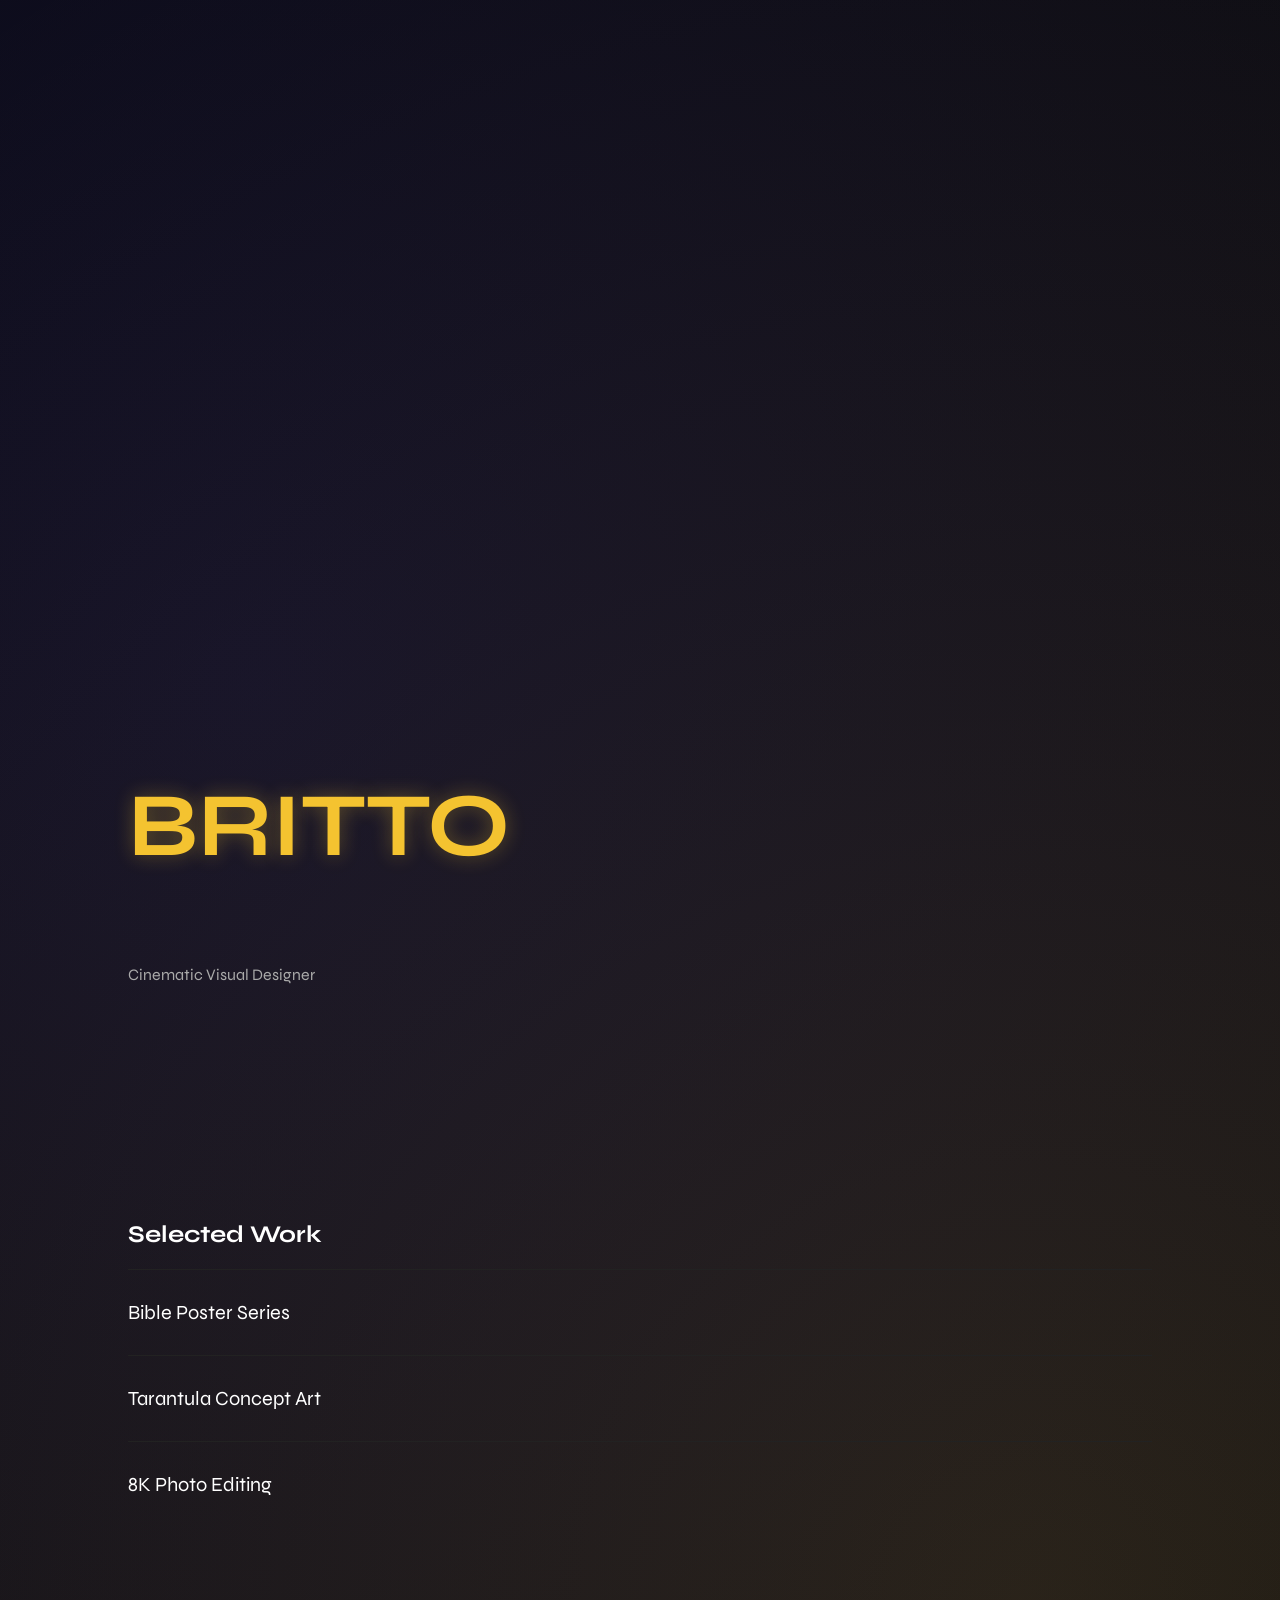
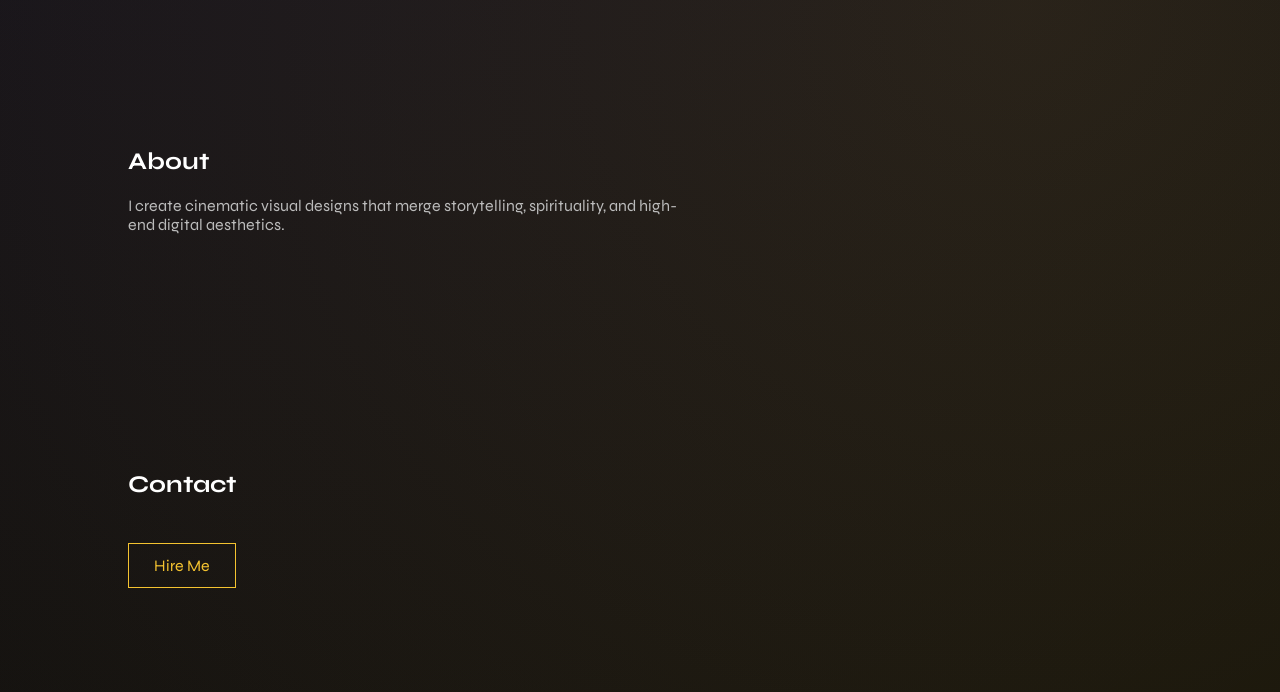
==== index.html @ f34f63f2 "Update index.html" ====
<!DOCTYPE html>
<html lang="en">
<head>
<meta charset="UTF-8">
<meta name="viewport" content="width=device-width, initial-scale=1.0">

<title>Britto MSN | Cinematic Designer</title>

<link href="https://fonts.googleapis.com/css2?family=Syne:wght@400;700&display=swap" rel="stylesheet">

<style>
body {
  margin: 0;
  font-family: 'Syne', sans-serif;
  background: radial-gradient(circle at 20% 30%, #3228ea22, transparent),
              radial-gradient(circle at 80% 70%, #f4c33022, transparent),
              #0a0a0a;
  color: #fff;
  overflow-x: hidden;
}

/* GLOBAL ANIMATION */
.reveal {
  opacity: 0;
  transform: translateY(60px);
  transition: 1.2s ease;
}

.reveal.active {
  opacity: 1;
  transform: translateY(0);
}

section {
  padding: 100px 10%;
}

/* HERO */
.hero {
  height: 100vh;
  display: flex;
  flex-direction: column;
  justify-content: flex-end;
}

.hero h1 {
  font-size: 90px;
  color: #f4c330;
  text-shadow: 0 0 20px #f4c33055;
  animation: fadeUp 1.5s ease forwards, float 6s ease-in-out infinite;
}

.hero p {
  color: #aaa;
  margin-top: 10px;
  animation: fadeUp 2s ease forwards;
}

/* FLOAT ANIMATION */
@keyframes float {
  0% { transform: translateY(0px); }
  50% { transform: translateY(-10px); }
  100% { transform: translateY(0px); }
}

/* FADE */
@keyframes fadeUp {
  from {
    opacity: 0;
    transform: translateY(60px);
  }
  to {
    opacity: 1;
    transform: translateY(0);
  }
}

/* WORK */
.work-item {
  border-top: 1px solid #222;
  padding: 30px 0;
  font-size: 20px;
  cursor: pointer;
  position: relative;
  transition: 0.4s;
}

.work-item:hover {
  padding-left: 30px;
  color: #3228ea;
}

/* GLOW LINE */
.work-item::after {
  content: "";
  position: absolute;
  left: 0;
  bottom: 0;
  height: 2px;
  width: 0;
  background: linear-gradient(90deg, #3228ea, #f4c330);
  transition: 0.5s;
}

.work-item:hover::after {
  width: 100%;
}

/* ABOUT */
.about p {
  max-width: 550px;
  color: #bbb;
}

/* CONTACT */
.contact a {
  display: inline-block;
  margin-top: 25px;
  padding: 12px 25px;
  border: 1px solid #f4c330;
  color: #f4c330;
  text-decoration: none;
  transition: 0.4s;
  position: relative;
  overflow: hidden;
}

/* BUTTON GLOW */
.contact a:hover {
  background: #f4c330;
  color: black;
  box-shadow: 0 0 20px #f4c33088;
  transform: translateY(-4px);
}
</style>
</head>

<body>

<section class="hero">
  <h1>BRITTO</h1>
  <p>Cinematic Visual Designer</p>
</section>

<section class="reveal">
  <h2>Selected Work</h2>

  <div class="work-item">Bible Poster Series</div>
  <div class="work-item">Tarantula Concept Art</div>
  <div class="work-item">8K Photo Editing</div>
</section>

<section class="about reveal">
  <h2>About</h2>
  <p>I create cinematic visual designs that merge storytelling, spirituality, and high-end digital aesthetics.</p>
</section>

<section class="contact reveal">
  <h2>Contact</h2>
  <a href="https://wa.me/91YOURNUMBER">Hire Me</a>
</section>

<script>
// SCROLL REVEAL
window.addEventListener("scroll", () => {
  document.querySelectorAll(".reveal").forEach((el) => {
    const top = el.getBoundingClientRect().top;
    if (top < window.innerHeight - 100) {
      el.classList.add("active");
    }
  });
});
</script>

</body>
</html>
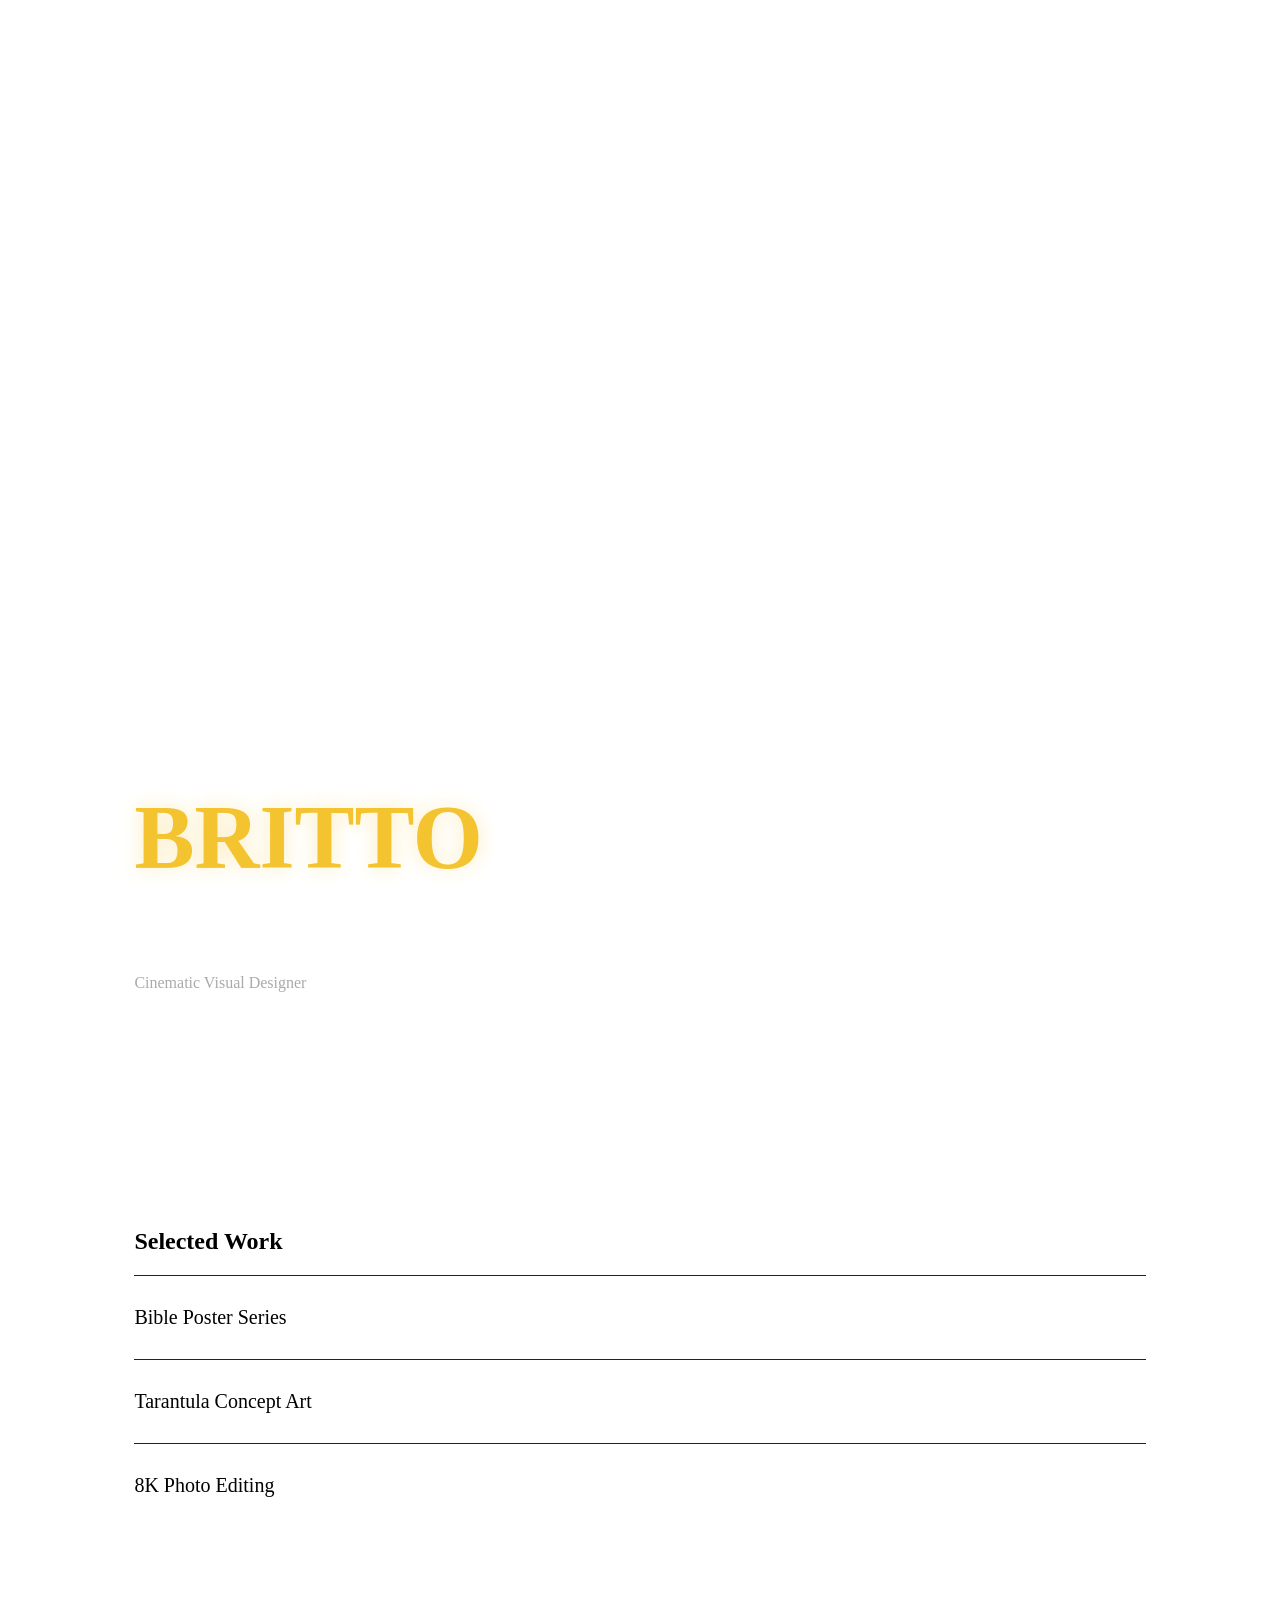
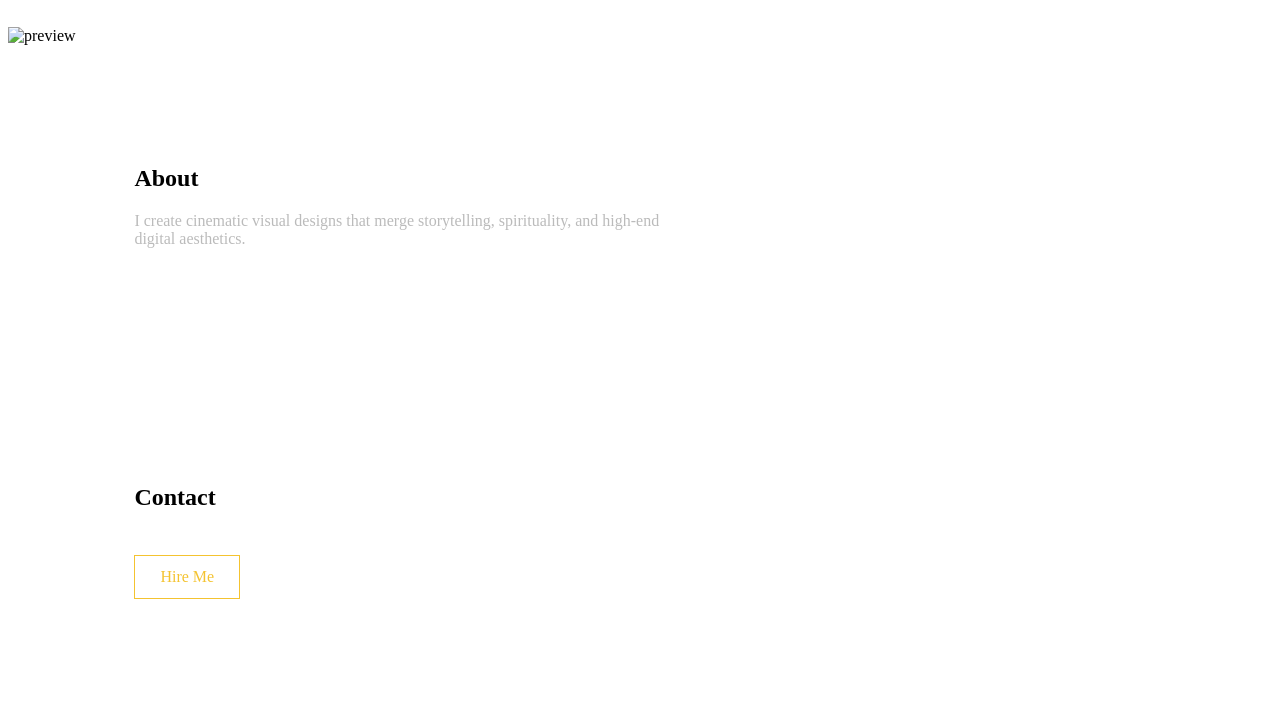
==== commit adca03cf: "Update index.html" ====
--- a/index.html
+++ b/index.html
@@ -9,7 +9,28 @@
 <link href="https://fonts.googleapis.com/css2?family=Syne:wght@400;700&display=swap" rel="stylesheet">
 
 <style>
-body {
+<script>
+const items = document.querySelectorAll(".work-item");
+const preview = document.querySelector(".preview");
+const previewImg = preview.querySelector("img");
+
+items.forEach(item => {
+  item.addEventListener("mouseenter", () => {
+    preview.classList.add("active");
+    previewImg.src = item.getAttribute("data-img");
+  });
+
+  item.addEventListener("mouseleave", () => {
+    preview.classList.remove("active");
+  });
+
+  item.addEventListener("mousemove", (e) => {
+    preview.style.top = e.clientY + 20 + "px";
+    preview.style.left = e.clientX + 20 + "px";
+  });
+});
+</script>
+  body {
   margin: 0;
   font-family: 'Syne', sans-serif;
   background: radial-gradient(circle at 20% 30%, #3228ea22, transparent),
@@ -131,6 +152,28 @@
   color: black;
   box-shadow: 0 0 20px #f4c33088;
   transform: translateY(-4px);
+  /* IMAGE PREVIEW */
+.preview {
+  position: fixed;
+  top: 0;
+  left: 0;
+  width: 300px;
+  pointer-events: none;
+  opacity: 0;
+  transform: scale(0.9);
+  transition: 0.3s ease;
+  z-index: 1000;
+}
+
+.preview img {
+  width: 100%;
+  border-radius: 10px;
+  box-shadow: 0 20px 50px rgba(0,0,0,0.5);
+}
+
+.preview.active {
+  opacity: 1;
+  transform: scale(1);
 }
 </style>
 </head>
@@ -145,10 +188,15 @@
 <section class="reveal">
   <h2>Selected Work</h2>
 
-  <div class="work-item">Bible Poster Series</div>
-  <div class="work-item">Tarantula Concept Art</div>
-  <div class="work-item">8K Photo Editing</div>
-</section>
+  <div class="work-item" data-img="bible.jpg">Bible Poster Series</div>
+  <div class="work-item" data-img="spider.jpg">Tarantula Concept Art</div>
+  <div class="work-item" data-img="edit.jpg">8K Photo Editing</div>
+</section>
+
+<!-- IMAGE PREVIEW -->
+<div class="preview">
+  <img src="" alt="preview">
+</div>
 
 <section class="about reveal">
   <h2>About</h2>
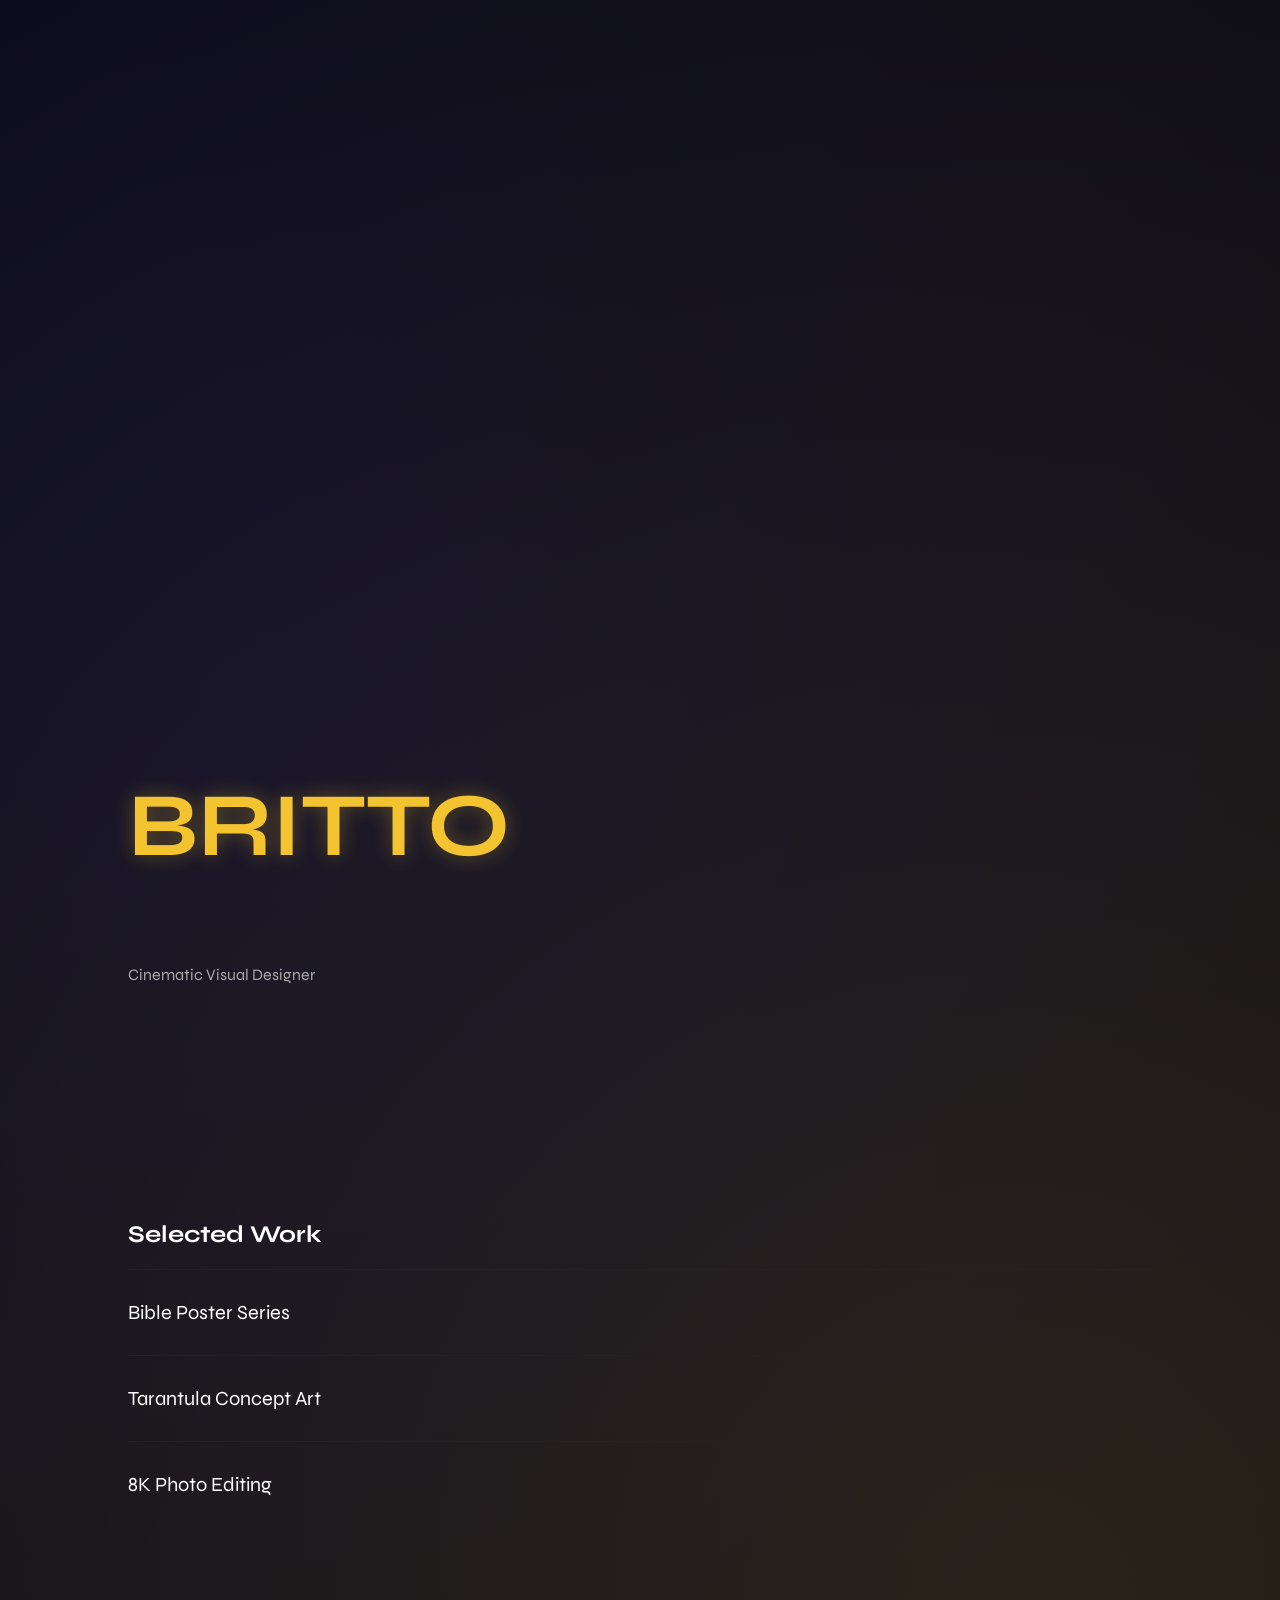
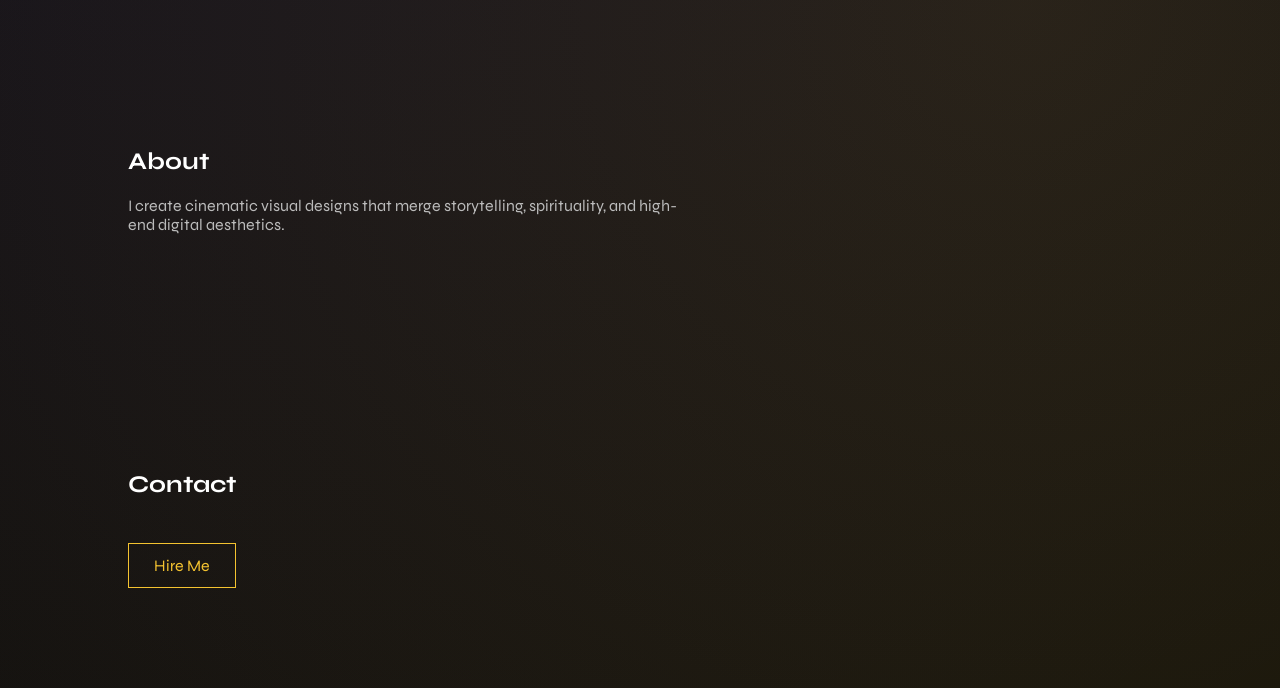
==== commit 8523bdec: "Update index.html" ====
--- a/index.html
+++ b/index.html
@@ -9,28 +9,7 @@
 <link href="https://fonts.googleapis.com/css2?family=Syne:wght@400;700&display=swap" rel="stylesheet">
 
 <style>
-<script>
-const items = document.querySelectorAll(".work-item");
-const preview = document.querySelector(".preview");
-const previewImg = preview.querySelector("img");
-
-items.forEach(item => {
-  item.addEventListener("mouseenter", () => {
-    preview.classList.add("active");
-    previewImg.src = item.getAttribute("data-img");
-  });
-
-  item.addEventListener("mouseleave", () => {
-    preview.classList.remove("active");
-  });
-
-  item.addEventListener("mousemove", (e) => {
-    preview.style.top = e.clientY + 20 + "px";
-    preview.style.left = e.clientX + 20 + "px";
-  });
-});
-</script>
-  body {
+body {
   margin: 0;
   font-family: 'Syne', sans-serif;
   background: radial-gradient(circle at 20% 30%, #3228ea22, transparent),
@@ -46,7 +25,6 @@
   transform: translateY(60px);
   transition: 1.2s ease;
 }
-
 .reveal.active {
   opacity: 1;
   transform: translateY(0);
@@ -77,23 +55,15 @@
   animation: fadeUp 2s ease forwards;
 }
 
-/* FLOAT ANIMATION */
 @keyframes float {
   0% { transform: translateY(0px); }
   50% { transform: translateY(-10px); }
   100% { transform: translateY(0px); }
 }
 
-/* FADE */
 @keyframes fadeUp {
-  from {
-    opacity: 0;
-    transform: translateY(60px);
-  }
-  to {
-    opacity: 1;
-    transform: translateY(0);
-  }
+  from { opacity: 0; transform: translateY(60px); }
+  to { opacity: 1; transform: translateY(0); }
 }
 
 /* WORK */
@@ -111,7 +81,6 @@
   color: #3228ea;
 }
 
-/* GLOW LINE */
 .work-item::after {
   content: "";
   position: absolute;
@@ -127,32 +96,7 @@
   width: 100%;
 }
 
-/* ABOUT */
-.about p {
-  max-width: 550px;
-  color: #bbb;
-}
-
-/* CONTACT */
-.contact a {
-  display: inline-block;
-  margin-top: 25px;
-  padding: 12px 25px;
-  border: 1px solid #f4c330;
-  color: #f4c330;
-  text-decoration: none;
-  transition: 0.4s;
-  position: relative;
-  overflow: hidden;
-}
-
-/* BUTTON GLOW */
-.contact a:hover {
-  background: #f4c330;
-  color: black;
-  box-shadow: 0 0 20px #f4c33088;
-  transform: translateY(-4px);
-  /* IMAGE PREVIEW */
+/* IMAGE PREVIEW */
 .preview {
   position: fixed;
   top: 0;
@@ -175,6 +119,30 @@
   opacity: 1;
   transform: scale(1);
 }
+
+/* ABOUT */
+.about p {
+  max-width: 550px;
+  color: #bbb;
+}
+
+/* CONTACT */
+.contact a {
+  display: inline-block;
+  margin-top: 25px;
+  padding: 12px 25px;
+  border: 1px solid #f4c330;
+  color: #f4c330;
+  text-decoration: none;
+  transition: 0.4s;
+}
+
+.contact a:hover {
+  background: #f4c330;
+  color: black;
+  box-shadow: 0 0 20px #f4c33088;
+  transform: translateY(-4px);
+}
 </style>
 </head>
 
@@ -195,7 +163,7 @@
 
 <!-- IMAGE PREVIEW -->
 <div class="preview">
-  <img src="" alt="preview">
+  <img src="" alt="">
 </div>
 
 <section class="about reveal">
@@ -218,6 +186,27 @@
     }
   });
 });
+
+// IMAGE PREVIEW SCRIPT
+const items = document.querySelectorAll(".work-item");
+const preview = document.querySelector(".preview");
+const previewImg = preview.querySelector("img");
+
+items.forEach(item => {
+  item.addEventListener("mouseenter", () => {
+    preview.classList.add("active");
+    previewImg.src = item.getAttribute("data-img");
+  });
+
+  item.addEventListener("mouseleave", () => {
+    preview.classList.remove("active");
+  });
+
+  item.addEventListener("mousemove", (e) => {
+    preview.style.top = e.clientY + 20 + "px";
+    preview.style.left = e.clientX + 20 + "px";
+  });
+});
 </script>
 
 </body>
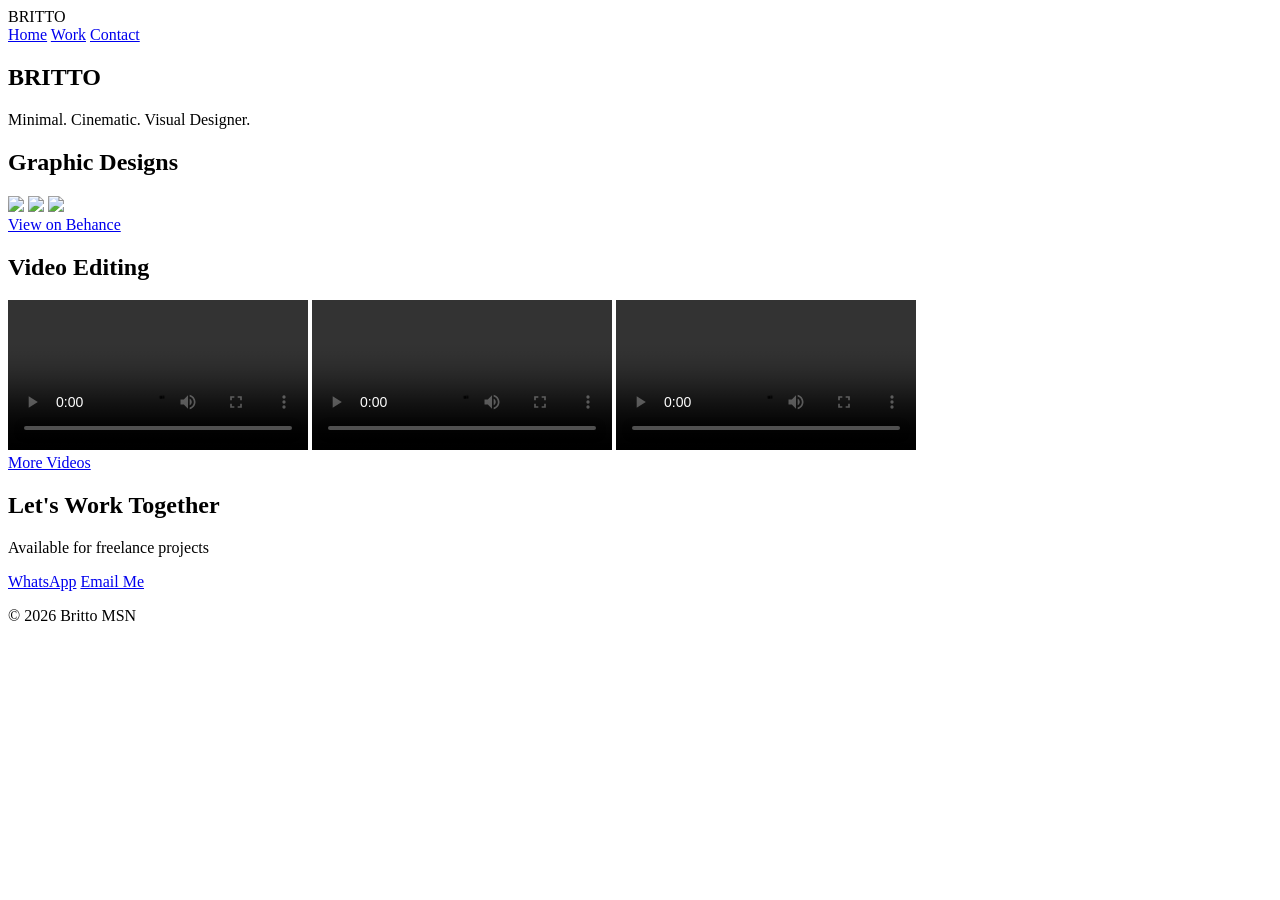
==== commit 64d3e60f: "Update index.html" ====
--- a/index.html
+++ b/index.html
@@ -1,213 +1,66 @@
 <!DOCTYPE html>
-<html lang="en">
+<html>
 <head>
-<meta charset="UTF-8">
-<meta name="viewport" content="width=device-width, initial-scale=1.0">
-
-<title>Britto MSN | Cinematic Designer</title>
-
+<title>Britto MSN</title>
+<link rel="stylesheet" href="style.css">
 <link href="https://fonts.googleapis.com/css2?family=Syne:wght@400;700&display=swap" rel="stylesheet">
-
-<style>
-body {
-  margin: 0;
-  font-family: 'Syne', sans-serif;
-  background: radial-gradient(circle at 20% 30%, #3228ea22, transparent),
-              radial-gradient(circle at 80% 70%, #f4c33022, transparent),
-              #0a0a0a;
-  color: #fff;
-  overflow-x: hidden;
-}
-
-/* GLOBAL ANIMATION */
-.reveal {
-  opacity: 0;
-  transform: translateY(60px);
-  transition: 1.2s ease;
-}
-.reveal.active {
-  opacity: 1;
-  transform: translateY(0);
-}
-
-section {
-  padding: 100px 10%;
-}
-
-/* HERO */
-.hero {
-  height: 100vh;
-  display: flex;
-  flex-direction: column;
-  justify-content: flex-end;
-}
-
-.hero h1 {
-  font-size: 90px;
-  color: #f4c330;
-  text-shadow: 0 0 20px #f4c33055;
-  animation: fadeUp 1.5s ease forwards, float 6s ease-in-out infinite;
-}
-
-.hero p {
-  color: #aaa;
-  margin-top: 10px;
-  animation: fadeUp 2s ease forwards;
-}
-
-@keyframes float {
-  0% { transform: translateY(0px); }
-  50% { transform: translateY(-10px); }
-  100% { transform: translateY(0px); }
-}
-
-@keyframes fadeUp {
-  from { opacity: 0; transform: translateY(60px); }
-  to { opacity: 1; transform: translateY(0); }
-}
-
-/* WORK */
-.work-item {
-  border-top: 1px solid #222;
-  padding: 30px 0;
-  font-size: 20px;
-  cursor: pointer;
-  position: relative;
-  transition: 0.4s;
-}
-
-.work-item:hover {
-  padding-left: 30px;
-  color: #3228ea;
-}
-
-.work-item::after {
-  content: "";
-  position: absolute;
-  left: 0;
-  bottom: 0;
-  height: 2px;
-  width: 0;
-  background: linear-gradient(90deg, #3228ea, #f4c330);
-  transition: 0.5s;
-}
-
-.work-item:hover::after {
-  width: 100%;
-}
-
-/* IMAGE PREVIEW */
-.preview {
-  position: fixed;
-  top: 0;
-  left: 0;
-  width: 300px;
-  pointer-events: none;
-  opacity: 0;
-  transform: scale(0.9);
-  transition: 0.3s ease;
-  z-index: 1000;
-}
-
-.preview img {
-  width: 100%;
-  border-radius: 10px;
-  box-shadow: 0 20px 50px rgba(0,0,0,0.5);
-}
-
-.preview.active {
-  opacity: 1;
-  transform: scale(1);
-}
-
-/* ABOUT */
-.about p {
-  max-width: 550px;
-  color: #bbb;
-}
-
-/* CONTACT */
-.contact a {
-  display: inline-block;
-  margin-top: 25px;
-  padding: 12px 25px;
-  border: 1px solid #f4c330;
-  color: #f4c330;
-  text-decoration: none;
-  transition: 0.4s;
-}
-
-.contact a:hover {
-  background: #f4c330;
-  color: black;
-  box-shadow: 0 0 20px #f4c33088;
-  transform: translateY(-4px);
-}
-</style>
 </head>
 
 <body>
 
+<header>
+  <div class="logo">BRITTO</div>
+  <nav>
+    <a href="index.html">Home</a>
+    <a href="work.html">Work</a>
+    <a href="contact.html">Contact</a>
+  </nav>
+</header>
+
+<!-- HERO -->
 <section class="hero">
   <h1>BRITTO</h1>
-  <p>Cinematic Visual Designer</p>
+  <p>Minimal. Cinematic. Visual Designer.</p>
 </section>
 
-<section class="reveal">
-  <h2>Selected Work</h2>
+<!-- GRAPHIC DESIGN -->
+<section class="section">
+  <h2>Graphic Designs</h2>
 
-  <div class="work-item" data-img="bible.jpg">Bible Poster Series</div>
-  <div class="work-item" data-img="spider.jpg">Tarantula Concept Art</div>
-  <div class="work-item" data-img="edit.jpg">8K Photo Editing</div>
+  <div class="grid">
+    <img src="design1.jpg">
+    <img src="design2.jpg">
+    <img src="design3.jpg">
+  </div>
+
+  <a href="https://behance.net/YOURPROFILE" class="btn">View on Behance</a>
 </section>
 
-<!-- IMAGE PREVIEW -->
-<div class="preview">
-  <img src="" alt="">
-</div>
+<!-- VIDEO EDITING -->
+<section class="section">
+  <h2>Video Editing</h2>
 
-<section class="about reveal">
-  <h2>About</h2>
-  <p>I create cinematic visual designs that merge storytelling, spirituality, and high-end digital aesthetics.</p>
+  <div class="grid">
+    <video src="video1.mp4" controls></video>
+    <video src="video2.mp4" controls></video>
+    <video src="video3.mp4" controls></video>
+  </div>
+
+  <a href="https://behance.net/YOURPROFILE" class="btn">More Videos</a>
 </section>
 
-<section class="contact reveal">
-  <h2>Contact</h2>
-  <a href="https://wa.me/91YOURNUMBER">Hire Me</a>
+<!-- CTA -->
+<section class="cta">
+  <h2>Let's Work Together</h2>
+  <p>Available for freelance projects</p>
+
+  <a href="https://wa.me/91YOURNUMBER" class="btn">WhatsApp</a>
+  <a href="mailto:your@email.com" class="btn">Email Me</a>
 </section>
 
-<script>
-// SCROLL REVEAL
-window.addEventListener("scroll", () => {
-  document.querySelectorAll(".reveal").forEach((el) => {
-    const top = el.getBoundingClientRect().top;
-    if (top < window.innerHeight - 100) {
-      el.classList.add("active");
-    }
-  });
-});
-
-// IMAGE PREVIEW SCRIPT
-const items = document.querySelectorAll(".work-item");
-const preview = document.querySelector(".preview");
-const previewImg = preview.querySelector("img");
-
-items.forEach(item => {
-  item.addEventListener("mouseenter", () => {
-    preview.classList.add("active");
-    previewImg.src = item.getAttribute("data-img");
-  });
-
-  item.addEventListener("mouseleave", () => {
-    preview.classList.remove("active");
-  });
-
-  item.addEventListener("mousemove", (e) => {
-    preview.style.top = e.clientY + 20 + "px";
-    preview.style.left = e.clientX + 20 + "px";
-  });
-});
-</script>
+<footer>
+  <p>© 2026 Britto MSN</p>
+</footer>
 
 </body>
 </html>
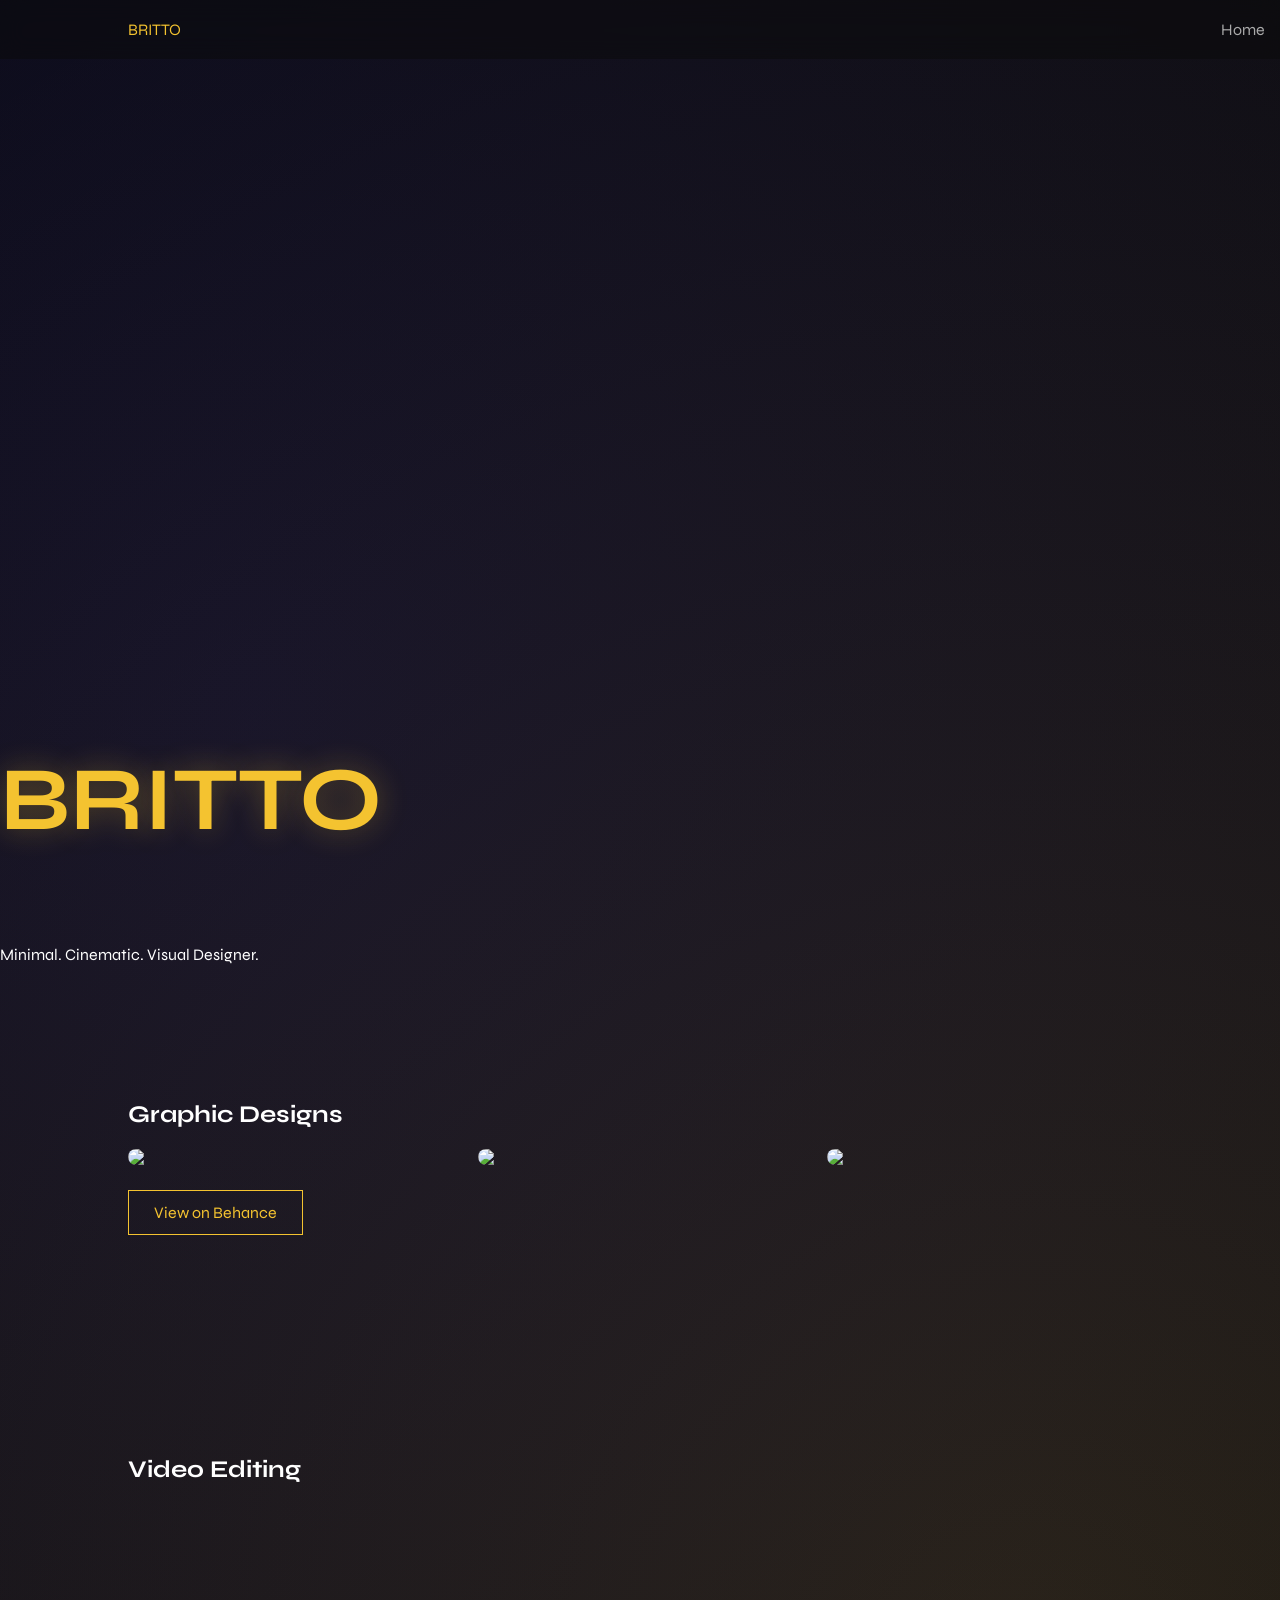
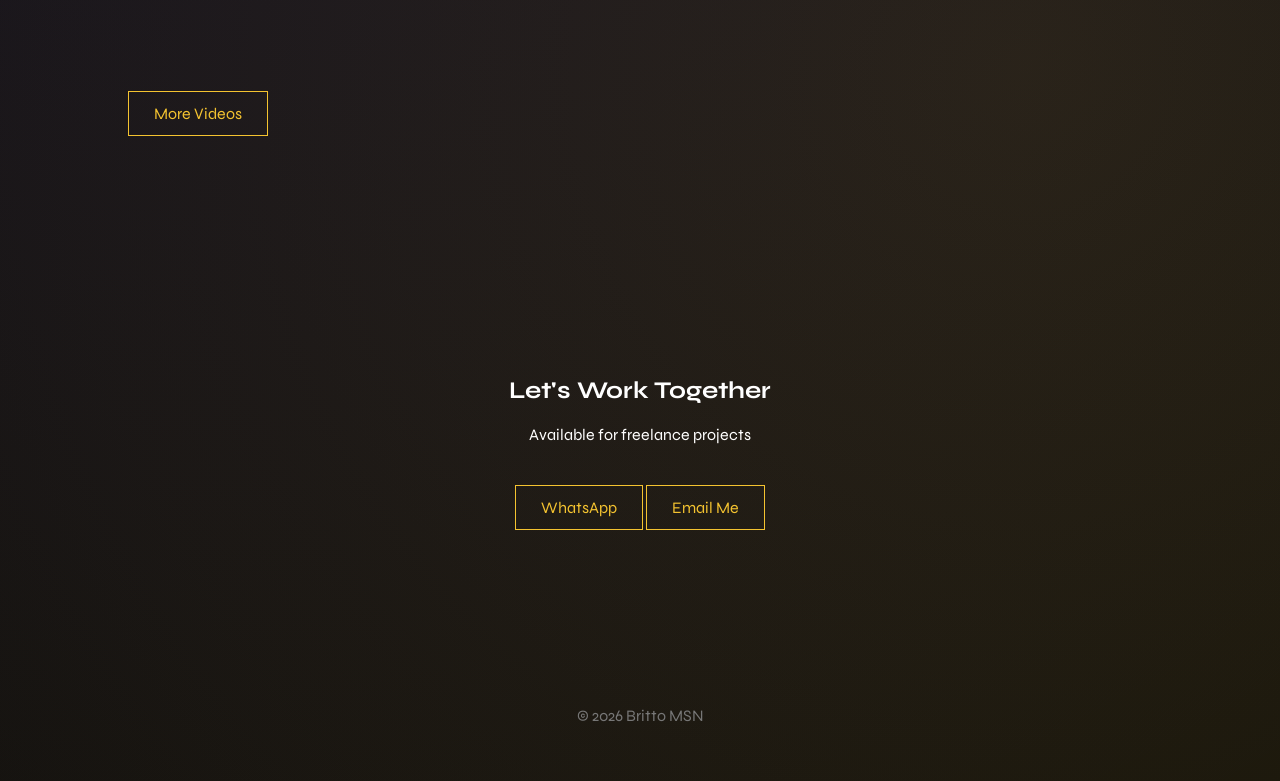
==== commit d24175bf: "Update index.html" ====
--- a/index.html
+++ b/index.html
@@ -40,11 +40,11 @@
 <section class="section">
   <h2>Video Editing</h2>
 
-  <div class="grid">
-    <video src="video1.mp4" controls></video>
-    <video src="video2.mp4" controls></video>
-    <video src="video3.mp4" controls></video>
-  </div>
+ <div class="grid">
+  <video src="video1.mp4" muted loop></video>
+  <video src="video2.mp4" muted loop></video>
+  <video src="video3.mp4" muted loop></video>
+</div>
 
   <a href="https://behance.net/YOURPROFILE" class="btn">More Videos</a>
 </section>
--- a/style.css
+++ b/style.css
@@ -0,0 +1,107 @@
+body {
+  margin: 0;
+  font-family: 'Syne', sans-serif;
+  background: radial-gradient(circle at 20% 30%, #3228ea22, transparent),
+              radial-gradient(circle at 80% 70%, #f4c33022, transparent),
+              #0a0a0a;
+  color: #fff;
+  overflow-x: hidden;
+}
+
+/* HEADER */
+header {
+  position: fixed;
+  top: 0;
+  width: 100%;
+  padding: 20px 10%;
+  display: flex;
+  justify-content: space-between;
+  background: rgba(10,10,10,0.5);
+  backdrop-filter: blur(12px);
+  z-index: 1000;
+}
+
+.logo { color: #f4c330; }
+nav a { margin-left: 20px; color: #aaa; text-decoration: none; }
+nav a:hover { color: #f4c330; }
+
+body { padding-top: 80px; }
+
+/* HERO */
+.hero {
+  height: 100vh;
+  display: flex;
+  flex-direction: column;
+  justify-content: flex-end;
+}
+
+.hero h1 {
+  font-size: 90px;
+  color: #f4c330;
+  text-shadow: 0 0 30px #f4c33055;
+}
+
+/* SECTIONS */
+.section {
+  padding: 100px 10%;
+}
+
+/* REVEAL */
+.reveal {
+  opacity: 0;
+  transform: translateY(80px);
+  transition: 1.2s ease;
+}
+
+.reveal.active {
+  opacity: 1;
+  transform: translateY(0);
+}
+
+/* GRID */
+.grid {
+  display: grid;
+  grid-template-columns: repeat(auto-fit, minmax(250px, 1fr));
+  gap: 25px;
+}
+
+/* CARDS */
+.grid img, .grid video {
+  width: 100%;
+  border-radius: 12px;
+  transition: 0.5s;
+}
+
+.grid img:hover, .grid video:hover {
+  transform: scale(1.05);
+}
+
+/* BUTTON */
+.btn {
+  display: inline-block;
+  margin-top: 25px;
+  padding: 12px 25px;
+  border: 1px solid #f4c330;
+  color: #f4c330;
+  text-decoration: none;
+  transition: 0.4s;
+}
+
+.btn:hover {
+  background: #f4c330;
+  color: black;
+  box-shadow: 0 0 20px #f4c33088;
+}
+
+/* CTA */
+.cta {
+  text-align: center;
+  padding: 120px 10%;
+}
+
+/* FOOTER */
+footer {
+  text-align: center;
+  padding: 40px;
+  color: #777;
+}
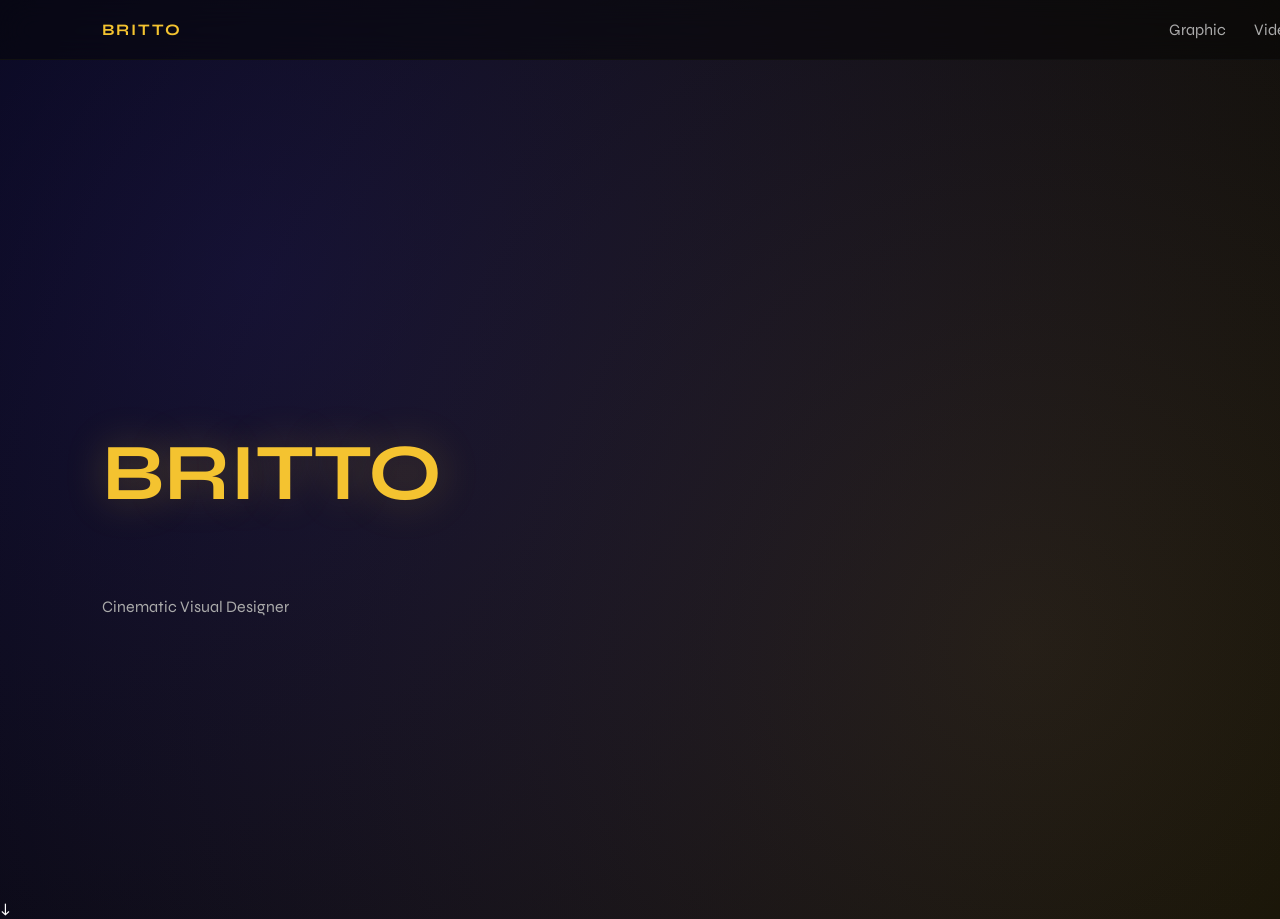
==== commit e31d9b97: "Update index.html" ====
--- a/index.html
+++ b/index.html
@@ -11,56 +11,18 @@
 <header>
   <div class="logo">BRITTO</div>
   <nav>
-    <a href="index.html">Home</a>
-    <a href="work.html">Work</a>
+    <a href="graphic.html">Graphic</a>
+    <a href="video.html">Video</a>
     <a href="contact.html">Contact</a>
   </nav>
 </header>
 
-<!-- HERO -->
 <section class="hero">
   <h1>BRITTO</h1>
-  <p>Minimal. Cinematic. Visual Designer.</p>
+  <p>Cinematic Visual Designer</p>
 </section>
 
-<!-- GRAPHIC DESIGN -->
-<section class="section">
-  <h2>Graphic Designs</h2>
-
-  <div class="grid">
-    <img src="design1.jpg">
-    <img src="design2.jpg">
-    <img src="design3.jpg">
-  </div>
-
-  <a href="https://behance.net/YOURPROFILE" class="btn">View on Behance</a>
-</section>
-
-<!-- VIDEO EDITING -->
-<section class="section">
-  <h2>Video Editing</h2>
-
- <div class="grid">
-  <video src="video1.mp4" muted loop></video>
-  <video src="video2.mp4" muted loop></video>
-  <video src="video3.mp4" muted loop></video>
-</div>
-
-  <a href="https://behance.net/YOURPROFILE" class="btn">More Videos</a>
-</section>
-
-<!-- CTA -->
-<section class="cta">
-  <h2>Let's Work Together</h2>
-  <p>Available for freelance projects</p>
-
-  <a href="https://wa.me/91YOURNUMBER" class="btn">WhatsApp</a>
-  <a href="mailto:your@email.com" class="btn">Email Me</a>
-</section>
-
-<footer>
-  <p>© 2026 Britto MSN</p>
-</footer>
+<section class="scroll-indicator">↓</section>
 
 </body>
 </html>
--- a/style.css
+++ b/style.css
@@ -1,9 +1,9 @@
 body {
   margin: 0;
   font-family: 'Syne', sans-serif;
-  background: radial-gradient(circle at 20% 30%, #3228ea22, transparent),
+  background: radial-gradient(circle at 20% 30%, #3228ea33, transparent),
               radial-gradient(circle at 80% 70%, #f4c33022, transparent),
-              #0a0a0a;
+              #050505;
   color: #fff;
   overflow-x: hidden;
 }
@@ -13,95 +13,149 @@
   position: fixed;
   top: 0;
   width: 100%;
-  padding: 20px 10%;
+  padding: 20px 8%;
   display: flex;
   justify-content: space-between;
-  background: rgba(10,10,10,0.5);
-  backdrop-filter: blur(12px);
+  align-items: center;
+  background: rgba(5,5,5,0.5);
+  backdrop-filter: blur(15px);
+  border-bottom: 1px solid #111;
   z-index: 1000;
 }
 
-.logo { color: #f4c330; }
-nav a { margin-left: 20px; color: #aaa; text-decoration: none; }
-nav a:hover { color: #f4c330; }
+.logo {
+  font-weight: 700;
+  color: #f4c330;
+  letter-spacing: 2px;
+}
 
-body { padding-top: 80px; }
+nav a {
+  margin-left: 25px;
+  color: #aaa;
+  text-decoration: none;
+  position: relative;
+}
+
+nav a::after {
+  content: "";
+  position: absolute;
+  width: 0%;
+  height: 2px;
+  bottom: -5px;
+  left: 0;
+  background: linear-gradient(90deg, #3228ea, #f4c330);
+  transition: 0.4s;
+}
+
+nav a:hover::after {
+  width: 100%;
+}
+
+body {
+  padding-top: 90px;
+}
 
 /* HERO */
 .hero {
-  height: 100vh;
+  height: 90vh;
   display: flex;
   flex-direction: column;
-  justify-content: flex-end;
+  justify-content: center;
+  padding: 0 8%;
 }
 
 .hero h1 {
-  font-size: 90px;
+  font-size: 80px;
   color: #f4c330;
-  text-shadow: 0 0 30px #f4c33055;
+  text-shadow: 0 0 40px #f4c33044;
 }
 
-/* SECTIONS */
-.section {
-  padding: 100px 10%;
+.hero p {
+  margin-top: 10px;
+  color: #aaa;
 }
 
-/* REVEAL */
-.reveal {
-  opacity: 0;
-  transform: translateY(80px);
-  transition: 1.2s ease;
+/* SECTION */
+.section {
+  padding: 100px 8%;
 }
 
-.reveal.active {
-  opacity: 1;
-  transform: translateY(0);
+.section h2 {
+  margin-bottom: 30px;
+  font-size: 30px;
 }
 
 /* GRID */
 .grid {
   display: grid;
-  grid-template-columns: repeat(auto-fit, minmax(250px, 1fr));
-  gap: 25px;
+  grid-template-columns: repeat(auto-fit, minmax(280px, 1fr));
+  gap: 30px;
 }
 
 /* CARDS */
 .grid img, .grid video {
   width: 100%;
-  border-radius: 12px;
+  border-radius: 15px;
   transition: 0.5s;
+  background: #111;
+  box-shadow: 0 20px 50px rgba(0,0,0,0.6);
 }
 
 .grid img:hover, .grid video:hover {
-  transform: scale(1.05);
+  transform: scale(1.06);
+  box-shadow: 0 0 40px #3228ea55;
 }
 
 /* BUTTON */
 .btn {
   display: inline-block;
-  margin-top: 25px;
-  padding: 12px 25px;
+  margin-top: 30px;
+  padding: 12px 30px;
   border: 1px solid #f4c330;
   color: #f4c330;
   text-decoration: none;
+  position: relative;
+  overflow: hidden;
   transition: 0.4s;
 }
 
+.btn::before {
+  content: "";
+  position: absolute;
+  width: 0%;
+  height: 100%;
+  background: #f4c330;
+  left: 0;
+  top: 0;
+  transition: 0.4s;
+  z-index: -1;
+}
+
+.btn:hover::before {
+  width: 100%;
+}
+
 .btn:hover {
-  background: #f4c330;
   color: black;
-  box-shadow: 0 0 20px #f4c33088;
 }
 
 /* CTA */
 .cta {
   text-align: center;
-  padding: 120px 10%;
+  padding: 120px 8%;
+}
+
+.cta h2 {
+  font-size: 35px;
+}
+
+.cta p {
+  color: #aaa;
 }
 
 /* FOOTER */
 footer {
   text-align: center;
   padding: 40px;
-  color: #777;
+  color: #666;
 }
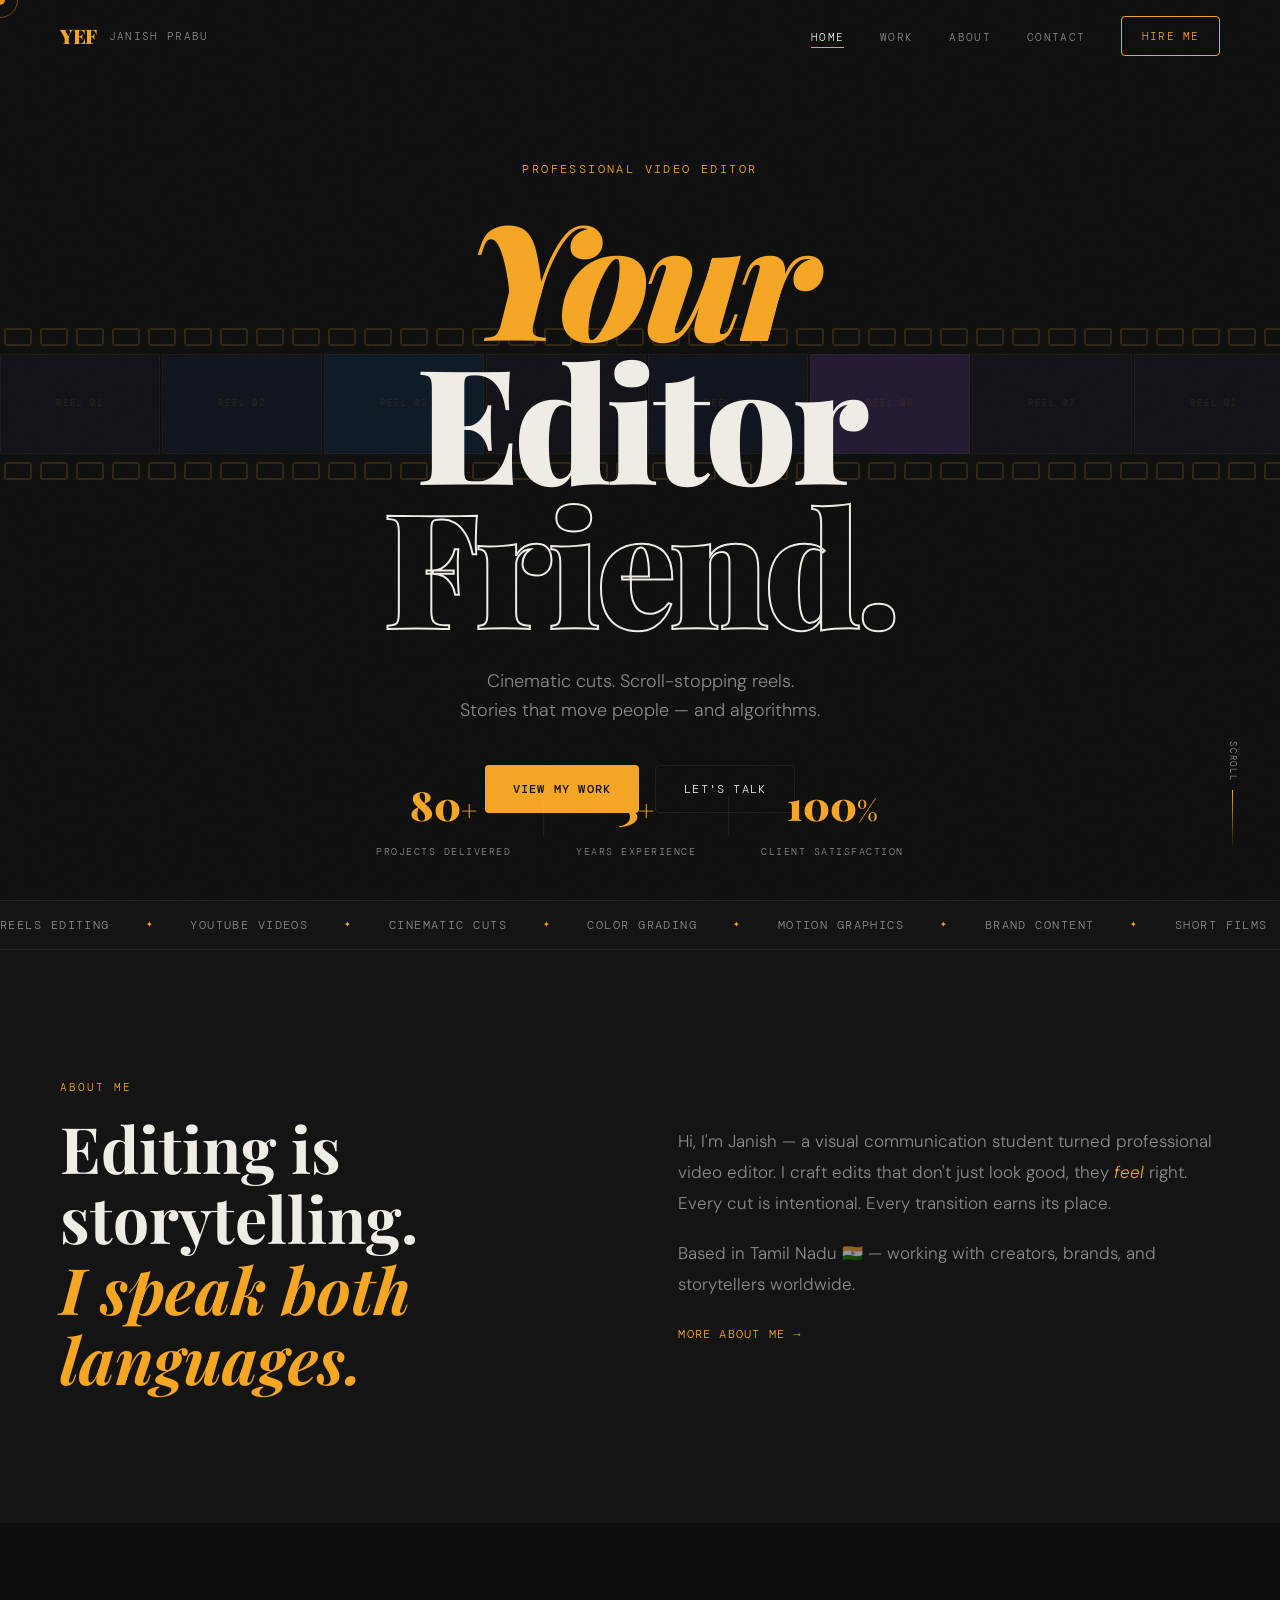
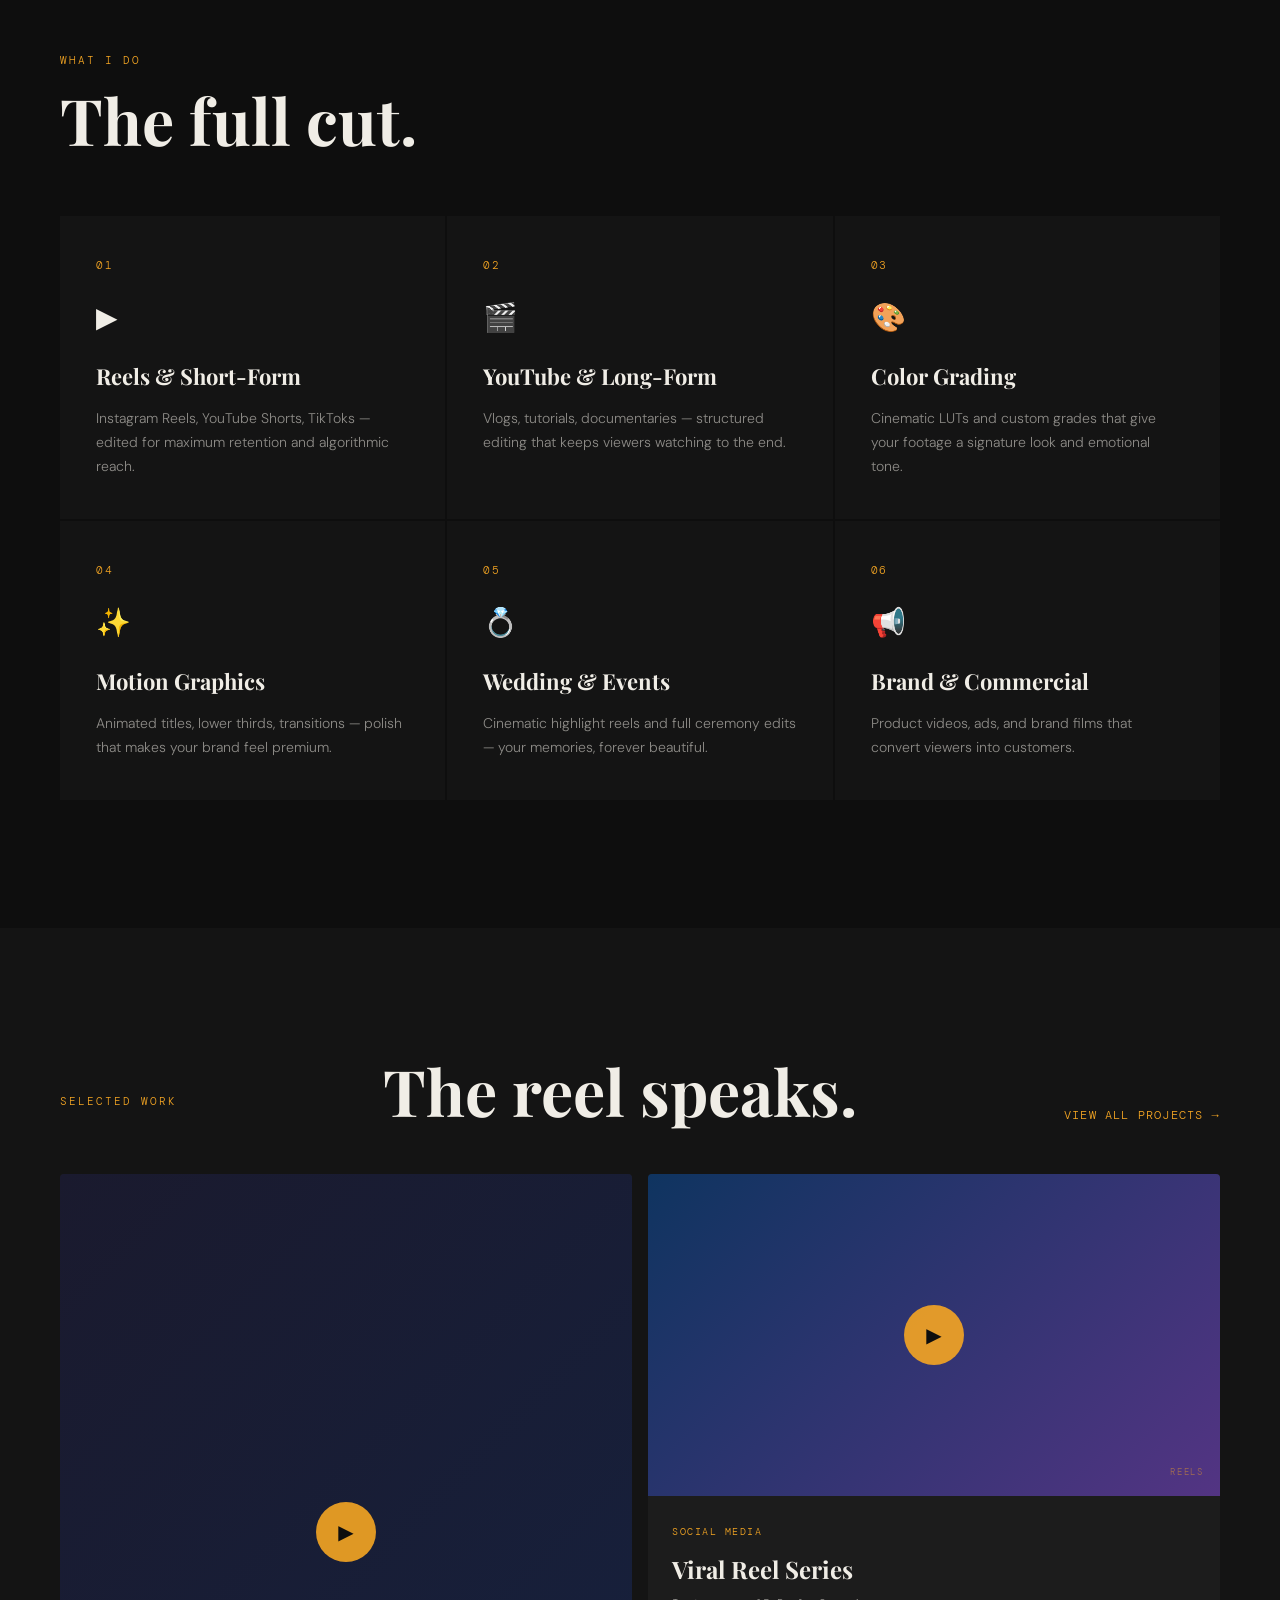
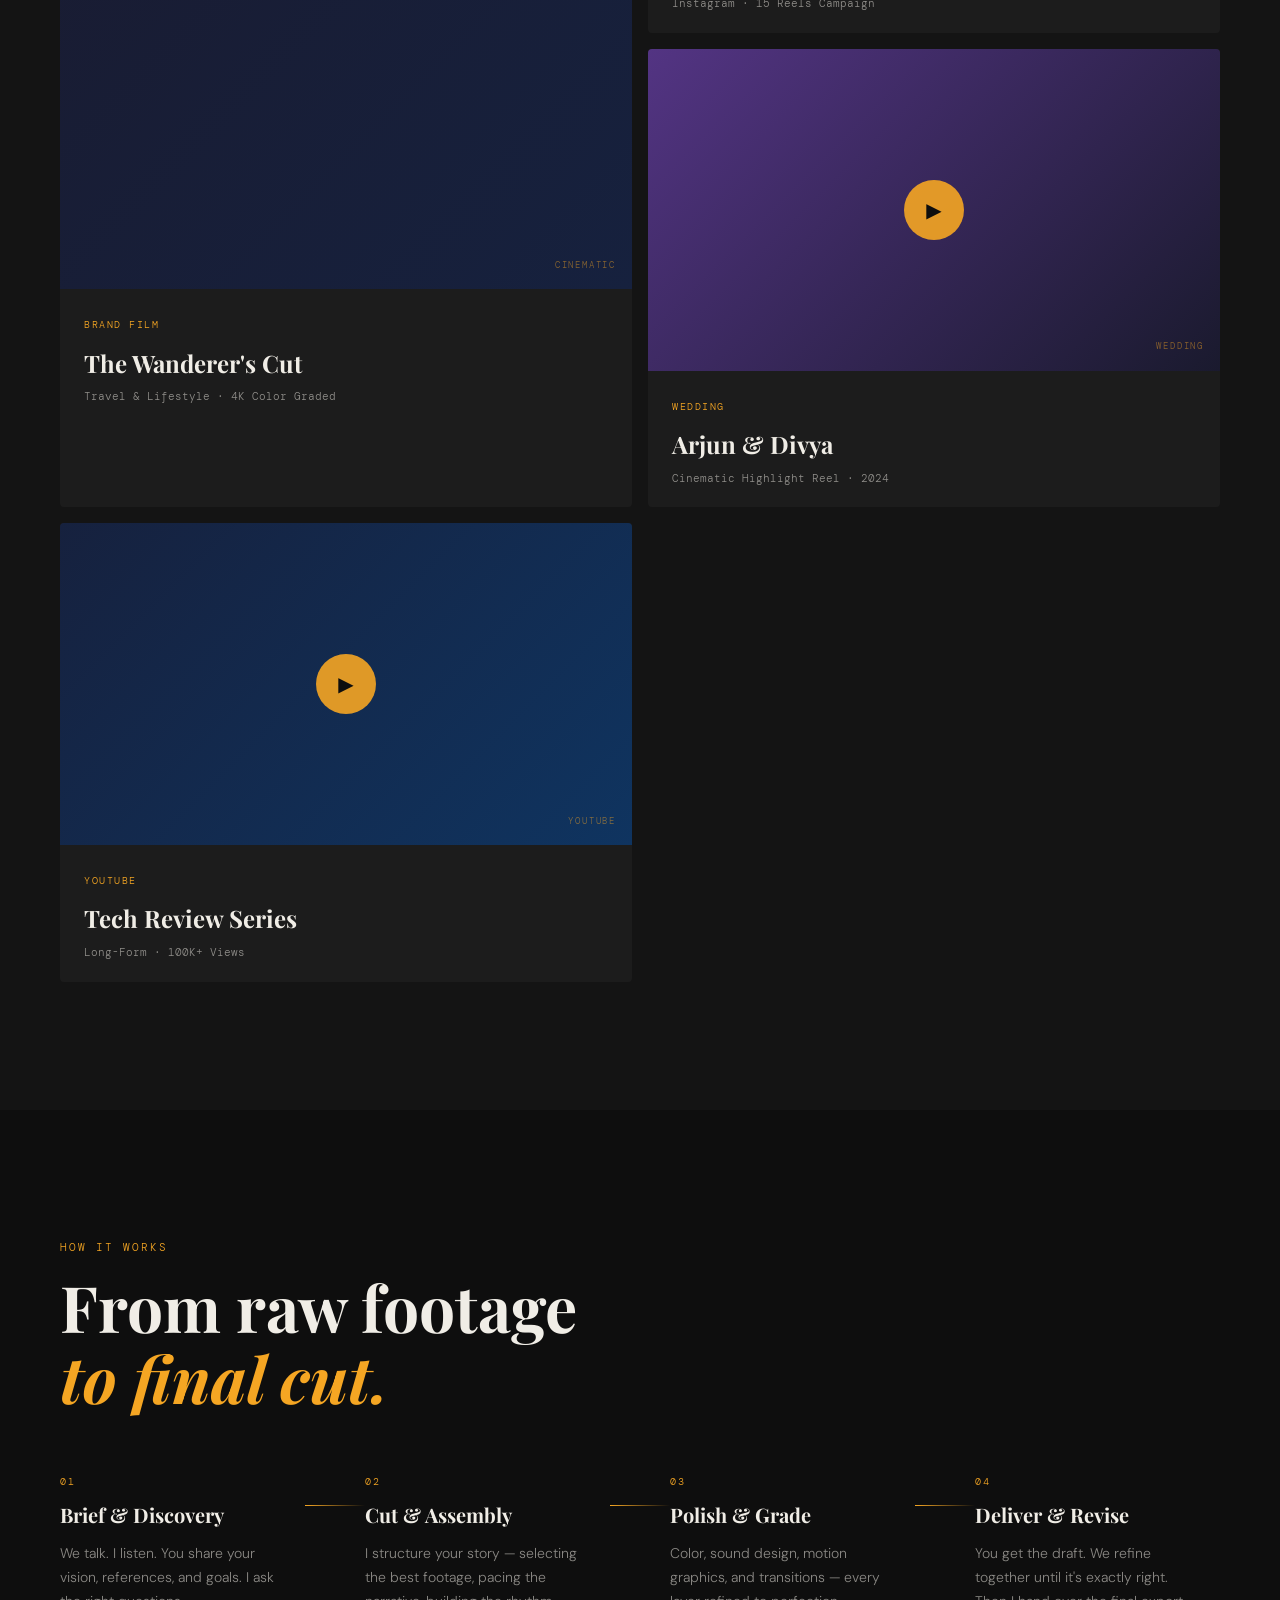
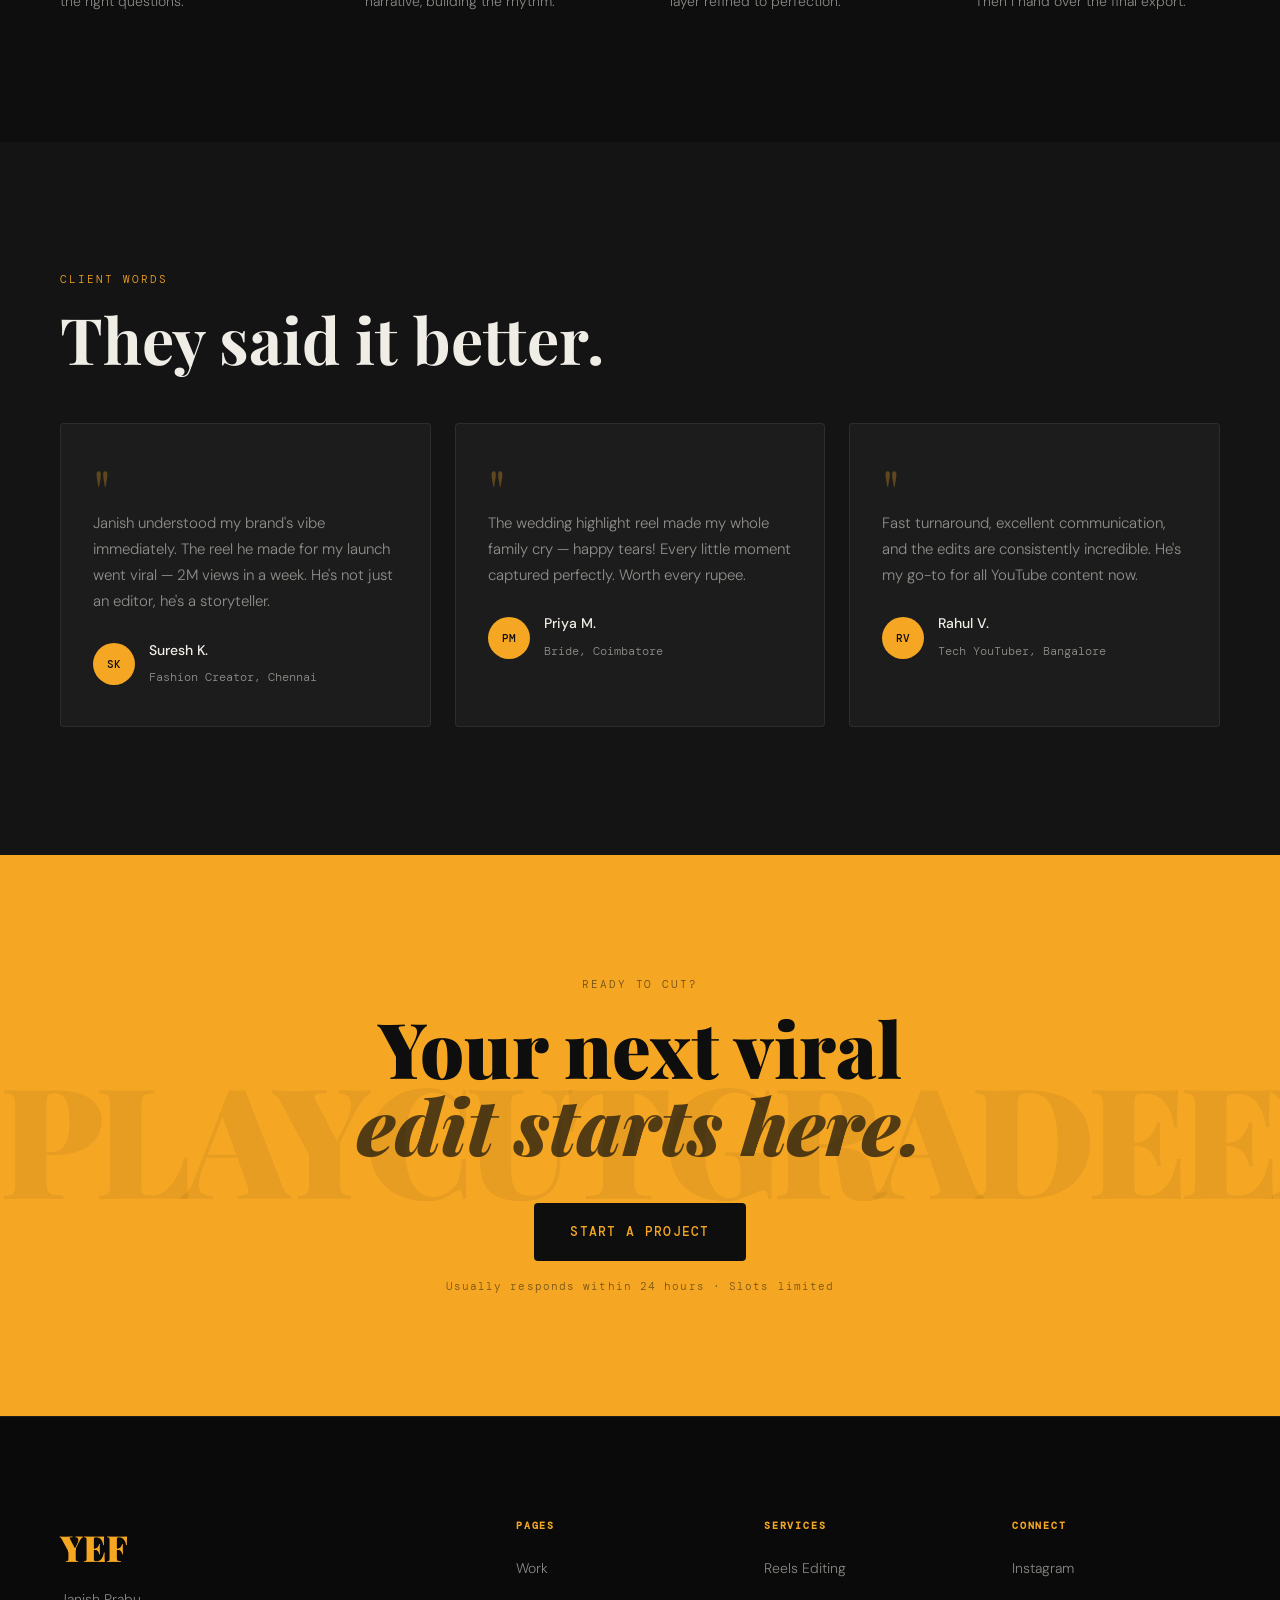
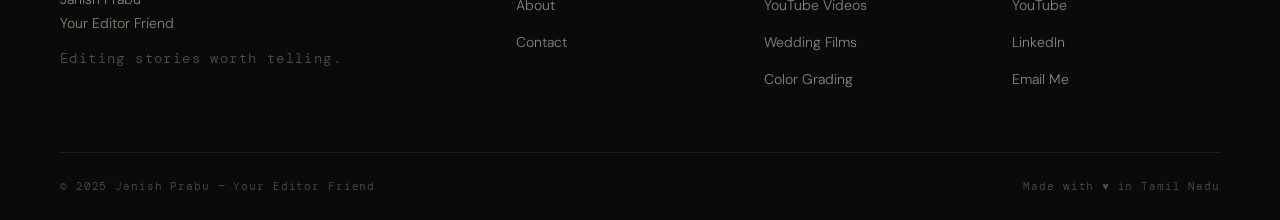
==== commit 96524542: "Add files via upload" ====
--- a/index.html
+++ b/index.html
@@ -1,28 +1,1388 @@
 <!DOCTYPE html>
-<html>
+<html lang="en">
 <head>
-<title>Britto MSN</title>
-<link rel="stylesheet" href="style.css">
-<link href="https://fonts.googleapis.com/css2?family=Syne:wght@400;700&display=swap" rel="stylesheet">
+  <meta charset="UTF-8" />
+  <meta name="viewport" content="width=device-width, initial-scale=1.0" />
+  <title>Janish Prabu — Your Editor Friend</title>
+  <meta name="description" content="Professional video editing that tells your story. Cinematic cuts, reels, and branded content by Janish Prabu." />
+
+  <!-- Fonts -->
+  <link rel="preconnect" href="https://fonts.googleapis.com" />
+  <link rel="preconnect" href="https://fonts.gstatic.com" crossorigin />
+  <link href="https://fonts.googleapis.com/css2?family=Playfair+Display:ital,wght@0,400;0,700;0,900;1,400;1,700&family=DM+Mono:ital,wght@0,300;0,400;0,500;1,300&family=DM+Sans:wght@300;400;500&display=swap" rel="stylesheet" />
+
+  <style>
+/* ============================================
+   YOUR EDITOR FRIEND — Janish Prabu
+   Design System: The Cutting Room
+   Theme: Dark Cinema Editorial
+   ============================================ */
+
+/* ---------- TOKENS ---------- */
+:root {
+  --clr-bg:        #0E0E0E;
+  --clr-bg-2:      #141414;
+  --clr-bg-3:      #1C1C1C;
+  --clr-amber:     #F5A623;
+  --clr-amber-dim: #c4831a;
+  --clr-white:     #F0EDE6;
+  --clr-white-muted: rgba(240,237,230,0.55);
+  --clr-white-dim: rgba(240,237,230,0.12);
+  --clr-border:    rgba(240,237,230,0.08);
+
+  --ff-serif:  'Playfair Display', Georgia, serif;
+  --ff-mono:   'DM Mono', 'Courier New', monospace;
+  --ff-sans:   'DM Sans', system-ui, sans-serif;
+
+  --nav-h:  72px;
+  --radius: 4px;
+
+  --ease-out-expo: cubic-bezier(0.16, 1, 0.3, 1);
+  --ease-in-out:   cubic-bezier(0.76, 0, 0.24, 1);
+}
+
+/* ---------- RESET ---------- */
+*, *::before, *::after { box-sizing: border-box; margin: 0; padding: 0; }
+
+html { scroll-behavior: smooth; font-size: 16px; }
+
+body {
+  background: var(--clr-bg);
+  color: var(--clr-white);
+  font-family: var(--ff-sans);
+  font-weight: 300;
+  line-height: 1.7;
+  overflow-x: hidden;
+  cursor: none;
+}
+
+a { color: inherit; text-decoration: none; }
+img, video { max-width: 100%; display: block; }
+ul { list-style: none; }
+
+/* ---------- GRAIN OVERLAY ---------- */
+.grain {
+  position: fixed; inset: 0; z-index: 9999;
+  pointer-events: none;
+  opacity: 0.035;
+  background-image: url("data:image/svg+xml,%3Csvg viewBox='0 0 512 512' xmlns='http://www.w3.org/2000/svg'%3E%3Cfilter id='noise'%3E%3CfeTurbulence type='fractalNoise' baseFrequency='0.9' numOctaves='4' stitchTiles='stitch'/%3E%3C/filter%3E%3Crect width='100%25' height='100%25' filter='url(%23noise)'/%3E%3C/svg%3E");
+  background-size: 256px 256px;
+}
+
+/* ---------- CURSOR ---------- */
+.cursor {
+  width: 10px; height: 10px;
+  background: var(--clr-amber);
+  border-radius: 50%;
+  position: fixed; top: 0; left: 0;
+  pointer-events: none; z-index: 10000;
+  transform: translate(-50%, -50%);
+  transition: width 0.2s, height 0.2s, background 0.2s;
+  mix-blend-mode: difference;
+}
+.cursor-follower {
+  width: 36px; height: 36px;
+  border: 1px solid rgba(245,166,35,0.4);
+  border-radius: 50%;
+  position: fixed; top: 0; left: 0;
+  pointer-events: none; z-index: 9999;
+  transform: translate(-50%, -50%);
+  transition: transform 0.15s var(--ease-out-expo), width 0.3s, height 0.3s;
+}
+body.cursor--hover .cursor { width: 20px; height: 20px; }
+body.cursor--hover .cursor-follower { width: 60px; height: 60px; border-color: var(--clr-amber); }
+
+/* ---------- UTILITY ---------- */
+.container {
+  max-width: 1280px;
+  margin: 0 auto;
+  padding: 0 clamp(20px, 5vw, 60px);
+}
+
+.section { padding: clamp(80px, 10vw, 140px) 0; }
+
+.label {
+  font-family: var(--ff-mono);
+  font-size: 11px;
+  letter-spacing: 0.18em;
+  text-transform: uppercase;
+  color: var(--clr-amber);
+  margin-bottom: 16px;
+  display: block;
+}
+.label--light { color: var(--clr-amber); }
+
+.section-title {
+  font-family: var(--ff-serif);
+  font-size: clamp(36px, 5vw, 64px);
+  font-weight: 700;
+  line-height: 1.1;
+  color: var(--clr-white);
+}
+.section-title em { color: var(--clr-amber); font-style: italic; }
+
+/* ---------- BUTTONS ---------- */
+.btn {
+  display: inline-flex; align-items: center; gap: 8px;
+  font-family: var(--ff-mono);
+  font-size: 12px;
+  letter-spacing: 0.1em;
+  text-transform: uppercase;
+  border-radius: var(--radius);
+  cursor: none;
+  transition: all 0.25s var(--ease-out-expo);
+  position: relative;
+  overflow: hidden;
+}
+.btn::after {
+  content: ''; position: absolute;
+  inset: 0;
+  background: rgba(255,255,255,0.08);
+  transform: translateX(-110%) skewX(-12deg);
+  transition: transform 0.4s var(--ease-out-expo);
+}
+.btn:hover::after { transform: translateX(110%) skewX(-12deg); }
+
+.btn--primary {
+  background: var(--clr-amber);
+  color: #0E0E0E;
+  padding: 14px 28px;
+  font-weight: 500;
+}
+.btn--primary:hover { background: #ffb93a; transform: translateY(-2px); box-shadow: 0 8px 32px rgba(245,166,35,0.35); }
+
+.btn--ghost {
+  border: 1px solid var(--clr-border);
+  color: var(--clr-white);
+  padding: 13px 28px;
+}
+.btn--ghost:hover { border-color: var(--clr-amber); color: var(--clr-amber); }
+
+.btn--nav {
+  background: transparent;
+  border: 1px solid var(--clr-amber);
+  color: var(--clr-amber);
+  padding: 10px 20px;
+  font-size: 11px;
+}
+.btn--nav:hover { background: var(--clr-amber); color: #0E0E0E; }
+
+.btn--text {
+  color: var(--clr-amber);
+  font-family: var(--ff-mono);
+  font-size: 12px;
+  letter-spacing: 0.1em;
+  text-transform: uppercase;
+  padding: 0;
+  border-bottom: 1px solid transparent;
+  transition: border-color 0.2s;
+}
+.btn--text:hover { border-color: var(--clr-amber); }
+
+.btn--lg { padding: 18px 36px; font-size: 13px; }
+
+/* ---------- NAV ---------- */
+.nav {
+  position: fixed; top: 0; left: 0; right: 0;
+  height: var(--nav-h);
+  display: flex; align-items: center; justify-content: space-between;
+  padding: 0 clamp(20px, 5vw, 60px);
+  z-index: 1000;
+  transition: background 0.4s, backdrop-filter 0.4s;
+}
+.nav.scrolled {
+  background: rgba(14,14,14,0.9);
+  backdrop-filter: blur(16px);
+  border-bottom: 1px solid var(--clr-border);
+}
+
+.nav__logo {
+  display: flex; align-items: center; gap: 12px;
+}
+.nav__logo-mark {
+  font-family: var(--ff-serif);
+  font-size: 20px;
+  font-weight: 900;
+  color: var(--clr-amber);
+  letter-spacing: -0.02em;
+}
+.nav__logo-text {
+  font-family: var(--ff-mono);
+  font-size: 11px;
+  letter-spacing: 0.12em;
+  color: var(--clr-white-muted);
+  text-transform: uppercase;
+}
+
+.nav__links {
+  display: flex; align-items: center; gap: 36px;
+}
+.nav__link {
+  font-family: var(--ff-mono);
+  font-size: 11px;
+  letter-spacing: 0.12em;
+  text-transform: uppercase;
+  color: var(--clr-white-muted);
+  transition: color 0.2s;
+  position: relative;
+}
+.nav__link::after {
+  content: ''; position: absolute;
+  bottom: -4px; left: 0; right: 0;
+  height: 1px; background: var(--clr-amber);
+  transform: scaleX(0); transform-origin: left;
+  transition: transform 0.3s var(--ease-out-expo);
+}
+.nav__link:hover, .nav__link.active { color: var(--clr-white); }
+.nav__link:hover::after, .nav__link.active::after { transform: scaleX(1); }
+
+.nav__hamburger {
+  display: none; flex-direction: column; gap: 5px;
+  background: none; border: none; cursor: none; padding: 4px;
+}
+.nav__hamburger span {
+  display: block; width: 24px; height: 1px;
+  background: var(--clr-white);
+  transition: all 0.3s;
+}
+
+/* ---------- HERO ---------- */
+.hero {
+  min-height: 100vh;
+  display: grid;
+  place-items: center;
+  position: relative;
+  overflow: hidden;
+  padding-top: var(--nav-h);
+}
+
+.hero__bg {
+  position: absolute; inset: 0;
+  display: flex; align-items: center; justify-content: center;
+  overflow: hidden;
+}
+
+/* Film Strip */
+.hero__filmstrip {
+  width: 100%; height: 260px;
+  overflow: hidden;
+  opacity: 0.3;
+}
+.hero__filmstrip-track {
+  display: flex; flex-direction: column;
+  position: relative;
+}
+.film__row {
+  display: flex; gap: 0;
+  width: max-content;
+  animation: filmRoll 18s linear infinite;
+  padding: 8px 0;
+}
+.film__row--bottom { animation-direction: reverse; }
+.film__row span {
+  display: inline-block;
+  width: 28px; height: 18px;
+  border: 2px solid rgba(245,166,35,0.5);
+  border-radius: 3px;
+  margin: 0 4px;
+}
+.film__frames {
+  display: flex; gap: 2px;
+  width: max-content;
+  animation: filmRoll 12s linear infinite;
+}
+.film__frame {
+  width: 160px; height: 100px;
+  background: var(--clr, #1a1a2e);
+  border: 1px solid rgba(245,166,35,0.2);
+  display: flex; align-items: center; justify-content: center;
+  flex-shrink: 0;
+}
+.film__frame span {
+  font-family: var(--ff-mono);
+  font-size: 9px;
+  letter-spacing: 0.2em;
+  color: rgba(245,166,35,0.4);
+}
+
+@keyframes filmRoll {
+  from { transform: translateX(0); }
+  to   { transform: translateX(-50%); }
+}
+
+/* Hero content */
+.hero__content {
+  position: relative; z-index: 2;
+  text-align: center;
+  padding: 40px 20px;
+}
+
+.hero__eyebrow {
+  font-family: var(--ff-mono);
+  font-size: 12px;
+  letter-spacing: 0.2em;
+  text-transform: uppercase;
+  color: var(--clr-amber);
+  margin-bottom: 24px;
+  opacity: 0;
+  transform: translateY(16px);
+  animation: revealUp 0.7s var(--ease-out-expo) 0.3s forwards;
+}
+
+.hero__title {
+  font-family: var(--ff-serif);
+  font-size: clamp(72px, 13vw, 160px);
+  font-weight: 900;
+  line-height: 0.9;
+  letter-spacing: -0.03em;
+  margin-bottom: 32px;
+  opacity: 0;
+  transform: translateY(24px);
+  animation: revealUp 0.9s var(--ease-out-expo) 0.5s forwards;
+}
+.hero__title em {
+  font-style: italic;
+  color: var(--clr-amber);
+}
+.hero__title-outline {
+  -webkit-text-stroke: 2px var(--clr-white);
+  color: transparent;
+}
+
+.hero__sub {
+  font-family: var(--ff-sans);
+  font-size: clamp(15px, 2vw, 18px);
+  color: var(--clr-white-muted);
+  line-height: 1.6;
+  margin-bottom: 40px;
+  opacity: 0;
+  transform: translateY(16px);
+  animation: revealUp 0.7s var(--ease-out-expo) 0.75s forwards;
+}
+
+.hero__cta {
+  display: flex; gap: 16px; justify-content: center; flex-wrap: wrap;
+  opacity: 0;
+  transform: translateY(16px);
+  animation: revealUp 0.7s var(--ease-out-expo) 0.95s forwards;
+}
+
+/* Hero meta stats */
+.hero__meta {
+  position: absolute; bottom: 40px; left: 50%;
+  transform: translateX(-50%);
+  display: flex; align-items: center; gap: 32px;
+  z-index: 2;
+  opacity: 0;
+  animation: fadeIn 0.7s var(--ease-out-expo) 1.3s forwards;
+}
+.hero__meta-item {
+  text-align: center;
+}
+.hero__meta-item > span:first-child {
+  font-family: var(--ff-serif);
+  font-size: clamp(28px, 4vw, 40px);
+  font-weight: 900;
+  color: var(--clr-amber);
+}
+.hero__meta-item > span:nth-child(2) {
+  font-family: var(--ff-serif);
+  font-size: clamp(20px, 3vw, 28px);
+  color: var(--clr-amber);
+}
+.hero__meta-label {
+  display: block;
+  font-family: var(--ff-mono);
+  font-size: 10px;
+  letter-spacing: 0.15em;
+  text-transform: uppercase;
+  color: var(--clr-white-muted);
+  margin-top: 4px;
+}
+.hero__meta-divider {
+  width: 1px; height: 40px;
+  background: var(--clr-border);
+}
+
+/* Hero scroll indicator */
+.hero__scroll {
+  position: absolute; right: 40px; bottom: 50px;
+  display: flex; flex-direction: column; align-items: center; gap: 8px;
+  z-index: 2;
+  opacity: 0;
+  animation: fadeIn 0.7s 1.5s forwards;
+}
+.hero__scroll span {
+  font-family: var(--ff-mono);
+  font-size: 9px;
+  letter-spacing: 0.2em;
+  text-transform: uppercase;
+  color: var(--clr-white-muted);
+  writing-mode: vertical-rl;
+}
+.hero__scroll-line {
+  width: 1px; height: 60px;
+  background: linear-gradient(to bottom, var(--clr-amber), transparent);
+  animation: scrollPulse 2s ease-in-out infinite;
+}
+@keyframes scrollPulse {
+  0%,100% { opacity: 0.4; transform: scaleY(1); }
+  50% { opacity: 1; transform: scaleY(1.1); }
+}
+
+/* ---------- TICKER ---------- */
+.ticker {
+  overflow: hidden;
+  border-top: 1px solid var(--clr-border);
+  border-bottom: 1px solid var(--clr-border);
+  padding: 14px 0;
+  background: var(--clr-bg-2);
+}
+.ticker__track {
+  display: flex; align-items: center; gap: 36px;
+  width: max-content;
+  animation: ticker 25s linear infinite;
+  font-family: var(--ff-mono);
+  font-size: 12px;
+  letter-spacing: 0.12em;
+  text-transform: uppercase;
+  color: var(--clr-white-muted);
+  white-space: nowrap;
+}
+.ticker__dot { color: var(--clr-amber); font-size: 8px; }
+@keyframes ticker {
+  from { transform: translateX(0); }
+  to   { transform: translateX(-50%); }
+}
+
+/* ---------- ABOUT STRIP ---------- */
+.about-strip { background: var(--clr-bg-2); }
+.about-strip__grid {
+  display: grid;
+  grid-template-columns: 1fr 1fr;
+  gap: clamp(40px, 6vw, 100px);
+  align-items: center;
+}
+.about-strip__body {
+  color: var(--clr-white-muted);
+  font-size: clamp(15px, 1.5vw, 17px);
+  line-height: 1.8;
+  margin-bottom: 20px;
+}
+.about-strip__body em { color: var(--clr-amber); font-style: italic; }
+
+/* ---------- SERVICES ---------- */
+.services { background: var(--clr-bg); }
+.services__header {
+  margin-bottom: 60px;
+}
+.services__grid {
+  display: grid;
+  grid-template-columns: repeat(auto-fit, minmax(300px, 1fr));
+  gap: 2px;
+}
+.service-card {
+  background: var(--clr-bg-2);
+  padding: 40px 36px;
+  position: relative;
+  transition: background 0.3s, transform 0.3s var(--ease-out-expo);
+  opacity: 0;
+  transform: translateY(30px);
+}
+.service-card.visible { opacity: 1; transform: translateY(0); }
+.service-card:hover { background: var(--clr-bg-3); transform: translateY(-4px); }
+.service-card__num {
+  font-family: var(--ff-mono);
+  font-size: 11px;
+  letter-spacing: 0.15em;
+  color: var(--clr-amber);
+  margin-bottom: 20px;
+}
+.service-card__icon { font-size: 28px; margin-bottom: 16px; }
+.service-card__title {
+  font-family: var(--ff-serif);
+  font-size: 22px;
+  font-weight: 700;
+  color: var(--clr-white);
+  margin-bottom: 12px;
+}
+.service-card__body { color: var(--clr-white-muted); font-size: 14px; line-height: 1.7; }
+.service-card__line {
+  position: absolute; bottom: 0; left: 0;
+  height: 2px; width: 0;
+  background: var(--clr-amber);
+  transition: width 0.4s var(--ease-out-expo);
+}
+.service-card:hover .service-card__line { width: 100%; }
+
+/* ---------- WORK PREVIEW ---------- */
+.work-preview { background: var(--clr-bg-2); }
+.work-preview__header {
+  display: flex; align-items: flex-end; justify-content: space-between;
+  flex-wrap: wrap; gap: 20px;
+  margin-bottom: 48px;
+}
+.work-preview__grid {
+  display: grid;
+  grid-template-columns: 1fr 1fr;
+  grid-template-rows: auto auto;
+  gap: 16px;
+}
+.work-card--large { grid-row: span 2; }
+
+.work-card {
+  position: relative;
+  border-radius: var(--radius);
+  overflow: hidden;
+  background: var(--clr-bg-3);
+  opacity: 0;
+  transform: translateY(30px);
+  transition: opacity 0.6s, transform 0.6s var(--ease-out-expo);
+}
+.work-card.visible { opacity: 1; transform: translateY(0); }
+
+.work-card__media { position: relative; overflow: hidden; }
+.work-card__thumb {
+  width: 100%;
+  aspect-ratio: 16/9;
+  display: flex; align-items: center; justify-content: center;
+  position: relative;
+  transition: transform 0.6s var(--ease-out-expo);
+}
+.work-card--large .work-card__thumb { aspect-ratio: 4/5; }
+.work-card:hover .work-card__thumb { transform: scale(1.04); }
+
+.work-card__play {
+  width: 60px; height: 60px;
+  border-radius: 50%;
+  background: rgba(245,166,35,0.9);
+  display: flex; align-items: center; justify-content: center;
+  font-size: 20px;
+  color: #0E0E0E;
+  transition: transform 0.3s, background 0.3s;
+  z-index: 2;
+}
+.work-card:hover .work-card__play { transform: scale(1.15); background: var(--clr-amber); }
+
+.work-card__overlay-text {
+  position: absolute; bottom: 16px; right: 16px;
+  font-family: var(--ff-mono);
+  font-size: 9px;
+  letter-spacing: 0.2em;
+  color: rgba(245,166,35,0.5);
+  z-index: 2;
+}
+
+.work-card__info {
+  padding: 20px 24px;
+}
+.work-card__cat {
+  font-family: var(--ff-mono);
+  font-size: 10px;
+  letter-spacing: 0.15em;
+  text-transform: uppercase;
+  color: var(--clr-amber);
+}
+.work-card__title {
+  font-family: var(--ff-serif);
+  font-size: clamp(18px, 2vw, 24px);
+  font-weight: 700;
+  color: var(--clr-white);
+  margin: 6px 0 4px;
+}
+.work-card__sub {
+  font-family: var(--ff-mono);
+  font-size: 11px;
+  color: var(--clr-white-muted);
+}
+
+/* ---------- PROCESS ---------- */
+.process { background: var(--clr-bg); }
+.process .section-title { margin-bottom: 60px; }
+.process__steps {
+  display: flex;
+  align-items: flex-start;
+  gap: 0;
+  position: relative;
+}
+.process__step {
+  flex: 1;
+  display: flex; flex-direction: column;
+  opacity: 0;
+  transform: translateY(24px);
+  transition: opacity 0.6s, transform 0.6s var(--ease-out-expo);
+}
+.process__step.visible { opacity: 1; transform: translateY(0); }
+.process__step-num {
+  font-family: var(--ff-mono);
+  font-size: 10px;
+  letter-spacing: 0.2em;
+  color: var(--clr-amber);
+  margin-bottom: 8px;
+}
+.process__step-content h3 {
+  font-family: var(--ff-serif);
+  font-size: 20px;
+  font-weight: 700;
+  color: var(--clr-white);
+  margin-bottom: 10px;
+}
+.process__step-content p {
+  font-size: 14px;
+  color: var(--clr-white-muted);
+  line-height: 1.7;
+  padding-right: 20px;
+}
+.process__connector {
+  width: 60px;
+  height: 1px;
+  background: linear-gradient(to right, var(--clr-amber), transparent);
+  margin-top: 32px;
+  flex-shrink: 0;
+}
+
+/* ---------- TESTIMONIALS ---------- */
+.testimonials { background: var(--clr-bg-2); }
+.testimonials .section-title { margin-bottom: 48px; }
+.testimonials__grid {
+  display: grid;
+  grid-template-columns: repeat(auto-fit, minmax(280px, 1fr));
+  gap: 24px;
+}
+.testimonial-card {
+  background: var(--clr-bg-3);
+  border: 1px solid var(--clr-border);
+  border-radius: var(--radius);
+  padding: 36px 32px;
+  position: relative;
+  transition: border-color 0.3s, transform 0.3s var(--ease-out-expo);
+  opacity: 0; transform: translateY(24px);
+}
+.testimonial-card.visible { opacity: 1; transform: translateY(0); }
+.testimonial-card:hover { border-color: var(--clr-amber); transform: translateY(-4px); }
+
+.testimonial-card__quote {
+  font-family: var(--ff-serif);
+  font-size: 60px;
+  line-height: 1;
+  color: var(--clr-amber);
+  opacity: 0.3;
+  margin-bottom: -10px;
+}
+.testimonial-card__text {
+  font-size: 15px;
+  color: var(--clr-white-muted);
+  line-height: 1.75;
+  margin-bottom: 24px;
+}
+.testimonial-card__author {
+  display: flex; align-items: center; gap: 14px;
+}
+.testimonial-card__avatar {
+  width: 42px; height: 42px;
+  border-radius: 50%;
+  background: var(--clr-amber);
+  color: #0E0E0E;
+  display: flex; align-items: center; justify-content: center;
+  font-family: var(--ff-mono);
+  font-size: 11px;
+  font-weight: 500;
+  flex-shrink: 0;
+}
+.testimonial-card__author strong { display: block; font-size: 14px; color: var(--clr-white); font-weight: 500; }
+.testimonial-card__author span { font-size: 12px; color: var(--clr-white-muted); font-family: var(--ff-mono); }
+
+/* ---------- CTA BAND ---------- */
+.cta-band {
+  background: var(--clr-amber);
+  padding: clamp(80px, 10vw, 120px) 0;
+  position: relative;
+  overflow: hidden;
+  text-align: center;
+}
+.cta-band__inner { position: relative; z-index: 2; }
+.cta-band .label { color: rgba(14,14,14,0.6); }
+.cta-band__title {
+  font-family: var(--ff-serif);
+  font-size: clamp(40px, 6vw, 80px);
+  font-weight: 900;
+  line-height: 1;
+  color: #0E0E0E;
+  margin-bottom: 40px;
+}
+.cta-band__title em { font-style: italic; color: rgba(14,14,14,0.7); }
+.cta-band__actions { display: flex; flex-direction: column; align-items: center; gap: 16px; }
+.cta-band .btn--primary {
+  background: #0E0E0E;
+  color: var(--clr-amber);
+}
+.cta-band .btn--primary:hover { background: #1a1a1a; }
+.cta-band__note {
+  font-family: var(--ff-mono);
+  font-size: 11px;
+  letter-spacing: 0.1em;
+  color: rgba(14,14,14,0.55);
+}
+.cta-band__deco {
+  position: absolute; inset: 0;
+  display: flex; align-items: center; justify-content: space-around;
+  font-family: var(--ff-serif);
+  font-size: clamp(80px, 12vw, 160px);
+  font-weight: 900;
+  color: rgba(14,14,14,0.06);
+  pointer-events: none;
+  letter-spacing: -0.05em;
+}
+
+/* ---------- FOOTER ---------- */
+.footer {
+  background: #0A0A0A;
+  border-top: 1px solid var(--clr-border);
+  padding: clamp(60px, 8vw, 100px) 0 0;
+}
+.footer__grid {
+  display: grid;
+  grid-template-columns: 2fr 1fr 1fr 1fr;
+  gap: 40px;
+  margin-bottom: 60px;
+}
+.footer__logo {
+  font-family: var(--ff-serif);
+  font-size: 36px;
+  font-weight: 900;
+  color: var(--clr-amber);
+  margin-bottom: 10px;
+}
+.footer__brand p { color: var(--clr-white-muted); font-size: 14px; line-height: 1.7; }
+.footer__tagline { font-family: var(--ff-mono); font-size: 11px; color: rgba(240,237,230,0.3) !important; margin-top: 12px !important; letter-spacing: 0.1em; }
+.footer__col h4 {
+  font-family: var(--ff-mono);
+  font-size: 10px;
+  letter-spacing: 0.18em;
+  text-transform: uppercase;
+  color: var(--clr-amber);
+  margin-bottom: 20px;
+}
+.footer__col ul { display: flex; flex-direction: column; gap: 10px; }
+.footer__col a {
+  font-size: 14px;
+  color: var(--clr-white-muted);
+  transition: color 0.2s;
+}
+.footer__col a:hover { color: var(--clr-white); }
+.footer__bottom {
+  border-top: 1px solid var(--clr-border);
+  padding: 24px 0;
+  display: flex; justify-content: space-between; align-items: center;
+  flex-wrap: wrap; gap: 12px;
+  font-family: var(--ff-mono);
+  font-size: 11px;
+  letter-spacing: 0.08em;
+  color: rgba(240,237,230,0.3);
+}
+
+/* ---------- ANIMATIONS ---------- */
+@keyframes revealUp {
+  to { opacity: 1; transform: translateY(0); }
+}
+@keyframes fadeIn {
+  to { opacity: 1; }
+}
+
+[data-reveal-block] {
+  opacity: 0; transform: translateY(32px);
+  transition: opacity 0.8s var(--ease-out-expo), transform 0.8s var(--ease-out-expo);
+}
+[data-reveal-block].visible {
+  opacity: 1; transform: translateY(0);
+}
+
+/* ---------- RESPONSIVE ---------- */
+@media (max-width: 900px) {
+  .nav__links { display: none; flex-direction: column; gap: 24px; position: fixed; inset: 0; background: rgba(10,10,10,0.97); backdrop-filter: blur(16px); align-items: center; justify-content: center; z-index: 999; }
+  .nav__links.open { display: flex; }
+  .nav__hamburger { display: flex; z-index: 1000; }
+  .about-strip__grid { grid-template-columns: 1fr; }
+  .work-preview__grid { grid-template-columns: 1fr; }
+  .work-card--large { grid-row: span 1; }
+  .process__steps { flex-direction: column; gap: 32px; }
+  .process__connector { display: none; }
+  .footer__grid { grid-template-columns: 1fr 1fr; }
+  .hero__scroll { display: none; }
+  .hero__meta { gap: 16px; }
+}
+
+@media (max-width: 560px) {
+  .footer__grid { grid-template-columns: 1fr; }
+  .cta-band__deco { display: none; }
+  .services__grid { grid-template-columns: 1fr; }
+  .hero__title { font-size: clamp(60px, 18vw, 100px); }
+}
+
+</style>
 </head>
-
 <body>
 
-<header>
-  <div class="logo">BRITTO</div>
-  <nav>
-    <a href="graphic.html">Graphic</a>
-    <a href="video.html">Video</a>
-    <a href="contact.html">Contact</a>
+  <!-- Custom Cursor -->
+  <div class="cursor" id="cursor"></div>
+  <div class="cursor-follower" id="cursorFollower"></div>
+
+  <!-- Grain Overlay -->
+  <div class="grain"></div>
+
+  <!-- NAV -->
+  <nav class="nav" id="nav">
+    <a href="index.html" class="nav__logo">
+      <span class="nav__logo-mark">YEF</span>
+      <span class="nav__logo-text">Janish Prabu</span>
+    </a>
+    <button class="nav__hamburger" id="hamburger" aria-label="Menu">
+      <span></span><span></span>
+    </button>
+    <ul class="nav__links" id="navLinks">
+      <li><a href="index.html" class="nav__link active">Home</a></li>
+      <li><a href="work.html" class="nav__link">Work</a></li>
+      <li><a href="about.html" class="nav__link">About</a></li>
+      <li><a href="contact.html" class="nav__link">Contact</a></li>
+      <li><a href="contact.html" class="btn btn--nav">Hire Me</a></li>
+    </ul>
   </nav>
-</header>
-
-<section class="hero">
-  <h1>BRITTO</h1>
-  <p>Cinematic Visual Designer</p>
-</section>
-
-<section class="scroll-indicator">↓</section>
-
+
+  <!-- HERO -->
+  <section class="hero" id="hero">
+    <div class="hero__bg">
+      <div class="hero__filmstrip" id="filmstrip">
+        <div class="hero__filmstrip-track" id="filmTrack">
+          <!-- Film holes -->
+          <div class="film__row film__row--top" id="filmHolesTop"></div>
+
+          <!-- Frames -->
+          <div class="film__frames" id="filmFrames">
+            <div class="film__frame" style="--clr:#1a1a2e"><span>REEL 01</span></div>
+            <div class="film__frame" style="--clr:#16213e"><span>REEL 02</span></div>
+            <div class="film__frame" style="--clr:#0f3460"><span>REEL 03</span></div>
+            <div class="film__frame" style="--clr:#1a1a2e"><span>REEL 04</span></div>
+            <div class="film__frame" style="--clr:#16213e"><span>REEL 05</span></div>
+            <div class="film__frame" style="--clr:#533483"><span>REEL 06</span></div>
+            <div class="film__frame" style="--clr:#1a1a2e"><span>REEL 07</span></div>
+          </div>
+
+          <div class="film__row film__row--bottom" id="filmHolesBottom"></div>
+        </div>
+      </div>
+    </div>
+
+    <div class="hero__content">
+      <p class="hero__eyebrow" data-reveal>Professional Video Editor</p>
+      <h1 class="hero__title" data-reveal>
+        <em>Your</em><br>
+        Editor<br>
+        <span class="hero__title-outline">Friend.</span>
+      </h1>
+      <p class="hero__sub" data-reveal>
+        Cinematic cuts. Scroll-stopping reels.<br>Stories that move people — and algorithms.
+      </p>
+      <div class="hero__cta" data-reveal>
+        <a href="work.html" class="btn btn--primary">View My Work</a>
+        <a href="contact.html" class="btn btn--ghost">Let's Talk</a>
+      </div>
+    </div>
+
+    <div class="hero__meta">
+      <div class="hero__meta-item">
+        <span class="hero__meta-num" data-count="80">0</span><span>+</span>
+        <span class="hero__meta-label">Projects Delivered</span>
+      </div>
+      <div class="hero__meta-divider"></div>
+      <div class="hero__meta-item">
+        <span class="hero__meta-num" data-count="3">0</span><span>+</span>
+        <span class="hero__meta-label">Years Experience</span>
+      </div>
+      <div class="hero__meta-divider"></div>
+      <div class="hero__meta-item">
+        <span class="hero__meta-num" data-count="100">0</span><span>%</span>
+        <span class="hero__meta-label">Client Satisfaction</span>
+      </div>
+    </div>
+
+    <div class="hero__scroll">
+      <span>Scroll</span>
+      <div class="hero__scroll-line"></div>
+    </div>
+  </section>
+
+  <!-- SERVICES TICKER -->
+  <div class="ticker" aria-hidden="true">
+    <div class="ticker__track">
+      <span>Reels Editing</span><span class="ticker__dot">✦</span>
+      <span>YouTube Videos</span><span class="ticker__dot">✦</span>
+      <span>Cinematic Cuts</span><span class="ticker__dot">✦</span>
+      <span>Color Grading</span><span class="ticker__dot">✦</span>
+      <span>Motion Graphics</span><span class="ticker__dot">✦</span>
+      <span>Brand Content</span><span class="ticker__dot">✦</span>
+      <span>Short Films</span><span class="ticker__dot">✦</span>
+      <span>Wedding Edits</span><span class="ticker__dot">✦</span>
+      <!-- Duplicate for seamless loop -->
+      <span>Reels Editing</span><span class="ticker__dot">✦</span>
+      <span>YouTube Videos</span><span class="ticker__dot">✦</span>
+      <span>Cinematic Cuts</span><span class="ticker__dot">✦</span>
+      <span>Color Grading</span><span class="ticker__dot">✦</span>
+      <span>Motion Graphics</span><span class="ticker__dot">✦</span>
+      <span>Brand Content</span><span class="ticker__dot">✦</span>
+      <span>Short Films</span><span class="ticker__dot">✦</span>
+      <span>Wedding Edits</span><span class="ticker__dot">✦</span>
+    </div>
+  </div>
+
+  <!-- ABOUT STRIP -->
+  <section class="about-strip section">
+    <div class="container">
+      <div class="about-strip__grid">
+        <div class="about-strip__left">
+          <p class="label">About Me</p>
+          <h2 class="section-title" data-reveal-block>
+            Editing is storytelling.<br>
+            <em>I speak both languages.</em>
+          </h2>
+        </div>
+        <div class="about-strip__right">
+          <p class="about-strip__body">
+            Hi, I'm Janish — a visual communication student turned professional video editor.
+            I craft edits that don't just look good, they <em>feel</em> right. Every cut is intentional.
+            Every transition earns its place.
+          </p>
+          <p class="about-strip__body">
+            Based in Tamil Nadu 🇮🇳 — working with creators, brands, and storytellers worldwide.
+          </p>
+          <a href="about.html" class="btn btn--text">More about me →</a>
+        </div>
+      </div>
+    </div>
+  </section>
+
+  <!-- SERVICES -->
+  <section class="services section" id="services">
+    <div class="container">
+      <div class="services__header">
+        <p class="label">What I Do</p>
+        <h2 class="section-title" data-reveal-block>The full cut.</h2>
+      </div>
+
+      <div class="services__grid">
+
+        <div class="service-card" data-stagger="0">
+          <div class="service-card__num">01</div>
+          <div class="service-card__icon">▶</div>
+          <h3 class="service-card__title">Reels & Short-Form</h3>
+          <p class="service-card__body">Instagram Reels, YouTube Shorts, TikToks — edited for maximum retention and algorithmic reach.</p>
+          <div class="service-card__line"></div>
+        </div>
+
+        <div class="service-card" data-stagger="1">
+          <div class="service-card__num">02</div>
+          <div class="service-card__icon">🎬</div>
+          <h3 class="service-card__title">YouTube & Long-Form</h3>
+          <p class="service-card__body">Vlogs, tutorials, documentaries — structured editing that keeps viewers watching to the end.</p>
+          <div class="service-card__line"></div>
+        </div>
+
+        <div class="service-card" data-stagger="2">
+          <div class="service-card__num">03</div>
+          <div class="service-card__icon">🎨</div>
+          <h3 class="service-card__title">Color Grading</h3>
+          <p class="service-card__body">Cinematic LUTs and custom grades that give your footage a signature look and emotional tone.</p>
+          <div class="service-card__line"></div>
+        </div>
+
+        <div class="service-card" data-stagger="3">
+          <div class="service-card__num">04</div>
+          <div class="service-card__icon">✨</div>
+          <h3 class="service-card__title">Motion Graphics</h3>
+          <p class="service-card__body">Animated titles, lower thirds, transitions — polish that makes your brand feel premium.</p>
+          <div class="service-card__line"></div>
+        </div>
+
+        <div class="service-card" data-stagger="4">
+          <div class="service-card__num">05</div>
+          <div class="service-card__icon">💍</div>
+          <h3 class="service-card__title">Wedding & Events</h3>
+          <p class="service-card__body">Cinematic highlight reels and full ceremony edits — your memories, forever beautiful.</p>
+          <div class="service-card__line"></div>
+        </div>
+
+        <div class="service-card" data-stagger="5">
+          <div class="service-card__num">06</div>
+          <div class="service-card__icon">📢</div>
+          <h3 class="service-card__title">Brand & Commercial</h3>
+          <p class="service-card__body">Product videos, ads, and brand films that convert viewers into customers.</p>
+          <div class="service-card__line"></div>
+        </div>
+
+      </div>
+    </div>
+  </section>
+
+  <!-- WORK PREVIEW -->
+  <section class="work-preview section" id="work">
+    <div class="container">
+      <div class="work-preview__header">
+        <p class="label">Selected Work</p>
+        <h2 class="section-title" data-reveal-block>The reel speaks.</h2>
+        <a href="work.html" class="btn btn--text">View all projects →</a>
+      </div>
+
+      <div class="work-preview__grid">
+
+        <div class="work-card work-card--large" data-stagger="0">
+          <div class="work-card__media">
+            <div class="work-card__thumb" style="background: linear-gradient(135deg,#1a1a2e,#16213e)">
+              <div class="work-card__play">▶</div>
+              <div class="work-card__overlay-text">CINEMATIC</div>
+            </div>
+          </div>
+          <div class="work-card__info">
+            <span class="work-card__cat">Brand Film</span>
+            <h3 class="work-card__title">The Wanderer's Cut</h3>
+            <p class="work-card__sub">Travel & Lifestyle · 4K Color Graded</p>
+          </div>
+        </div>
+
+        <div class="work-card" data-stagger="1">
+          <div class="work-card__media">
+            <div class="work-card__thumb" style="background: linear-gradient(135deg,#0f3460,#533483)">
+              <div class="work-card__play">▶</div>
+              <div class="work-card__overlay-text">REELS</div>
+            </div>
+          </div>
+          <div class="work-card__info">
+            <span class="work-card__cat">Social Media</span>
+            <h3 class="work-card__title">Viral Reel Series</h3>
+            <p class="work-card__sub">Instagram · 15 Reels Campaign</p>
+          </div>
+        </div>
+
+        <div class="work-card" data-stagger="2">
+          <div class="work-card__media">
+            <div class="work-card__thumb" style="background: linear-gradient(135deg,#533483,#1a1a2e)">
+              <div class="work-card__play">▶</div>
+              <div class="work-card__overlay-text">WEDDING</div>
+            </div>
+          </div>
+          <div class="work-card__info">
+            <span class="work-card__cat">Wedding</span>
+            <h3 class="work-card__title">Arjun & Divya</h3>
+            <p class="work-card__sub">Cinematic Highlight Reel · 2024</p>
+          </div>
+        </div>
+
+        <div class="work-card" data-stagger="3">
+          <div class="work-card__media">
+            <div class="work-card__thumb" style="background: linear-gradient(135deg,#16213e,#0f3460)">
+              <div class="work-card__play">▶</div>
+              <div class="work-card__overlay-text">YOUTUBE</div>
+            </div>
+          </div>
+          <div class="work-card__info">
+            <span class="work-card__cat">YouTube</span>
+            <h3 class="work-card__title">Tech Review Series</h3>
+            <p class="work-card__sub">Long-Form · 100K+ Views</p>
+          </div>
+        </div>
+
+      </div>
+    </div>
+  </section>
+
+  <!-- PROCESS -->
+  <section class="process section">
+    <div class="container">
+      <p class="label">How It Works</p>
+      <h2 class="section-title" data-reveal-block>From raw footage<br><em>to final cut.</em></h2>
+
+      <div class="process__steps">
+        <div class="process__step" data-stagger="0">
+          <div class="process__step-num">01</div>
+          <div class="process__step-content">
+            <h3>Brief & Discovery</h3>
+            <p>We talk. I listen. You share your vision, references, and goals. I ask the right questions.</p>
+          </div>
+        </div>
+        <div class="process__connector"></div>
+        <div class="process__step" data-stagger="1">
+          <div class="process__step-num">02</div>
+          <div class="process__step-content">
+            <h3>Cut & Assembly</h3>
+            <p>I structure your story — selecting the best footage, pacing the narrative, building the rhythm.</p>
+          </div>
+        </div>
+        <div class="process__connector"></div>
+        <div class="process__step" data-stagger="2">
+          <div class="process__step-num">03</div>
+          <div class="process__step-content">
+            <h3>Polish & Grade</h3>
+            <p>Color, sound design, motion graphics, and transitions — every layer refined to perfection.</p>
+          </div>
+        </div>
+        <div class="process__connector"></div>
+        <div class="process__step" data-stagger="3">
+          <div class="process__step-num">04</div>
+          <div class="process__step-content">
+            <h3>Deliver & Revise</h3>
+            <p>You get the draft. We refine together until it's exactly right. Then I hand over the final export.</p>
+          </div>
+        </div>
+      </div>
+    </div>
+  </section>
+
+  <!-- TESTIMONIALS -->
+  <section class="testimonials section">
+    <div class="container">
+      <p class="label">Client Words</p>
+      <h2 class="section-title" data-reveal-block>They said it better.</h2>
+
+      <div class="testimonials__grid">
+
+        <div class="testimonial-card" data-stagger="0">
+          <div class="testimonial-card__quote">"</div>
+          <p class="testimonial-card__text">Janish understood my brand's vibe immediately. The reel he made for my launch went viral — 2M views in a week. He's not just an editor, he's a storyteller.</p>
+          <div class="testimonial-card__author">
+            <div class="testimonial-card__avatar">SK</div>
+            <div>
+              <strong>Suresh K.</strong>
+              <span>Fashion Creator, Chennai</span>
+            </div>
+          </div>
+        </div>
+
+        <div class="testimonial-card" data-stagger="1">
+          <div class="testimonial-card__quote">"</div>
+          <p class="testimonial-card__text">The wedding highlight reel made my whole family cry — happy tears! Every little moment captured perfectly. Worth every rupee.</p>
+          <div class="testimonial-card__author">
+            <div class="testimonial-card__avatar">PM</div>
+            <div>
+              <strong>Priya M.</strong>
+              <span>Bride, Coimbatore</span>
+            </div>
+          </div>
+        </div>
+
+        <div class="testimonial-card" data-stagger="2">
+          <div class="testimonial-card__quote">"</div>
+          <p class="testimonial-card__text">Fast turnaround, excellent communication, and the edits are consistently incredible. He's my go-to for all YouTube content now.</p>
+          <div class="testimonial-card__author">
+            <div class="testimonial-card__avatar">RV</div>
+            <div>
+              <strong>Rahul V.</strong>
+              <span>Tech YouTuber, Bangalore</span>
+            </div>
+          </div>
+        </div>
+
+      </div>
+    </div>
+  </section>
+
+  <!-- CTA BAND -->
+  <section class="cta-band">
+    <div class="cta-band__inner">
+      <p class="label label--light">Ready to cut?</p>
+      <h2 class="cta-band__title">Your next viral<br><em>edit starts here.</em></h2>
+      <div class="cta-band__actions">
+        <a href="contact.html" class="btn btn--primary btn--lg">Start a Project</a>
+        <div class="cta-band__note">Usually responds within 24 hours · Slots limited</div>
+      </div>
+    </div>
+    <div class="cta-band__deco" aria-hidden="true">
+      <span>PLAY</span>
+      <span>CUT</span>
+      <span>GRADE</span>
+      <span>EXPORT</span>
+    </div>
+  </section>
+
+  <!-- FOOTER -->
+  <footer class="footer">
+    <div class="container">
+      <div class="footer__grid">
+        <div class="footer__brand">
+          <div class="footer__logo">YEF</div>
+          <p>Janish Prabu<br>Your Editor Friend</p>
+          <p class="footer__tagline">Editing stories worth telling.</p>
+        </div>
+        <div class="footer__col">
+          <h4>Pages</h4>
+          <ul>
+            <li><a href="work.html">Work</a></li>
+            <li><a href="about.html">About</a></li>
+            <li><a href="contact.html">Contact</a></li>
+          </ul>
+        </div>
+        <div class="footer__col">
+          <h4>Services</h4>
+          <ul>
+            <li><a href="#">Reels Editing</a></li>
+            <li><a href="#">YouTube Videos</a></li>
+            <li><a href="#">Wedding Films</a></li>
+            <li><a href="#">Color Grading</a></li>
+          </ul>
+        </div>
+        <div class="footer__col">
+          <h4>Connect</h4>
+          <ul>
+            <li><a href="#" target="_blank">Instagram</a></li>
+            <li><a href="#" target="_blank">YouTube</a></li>
+            <li><a href="#" target="_blank">LinkedIn</a></li>
+            <li><a href="mailto:hello@youreditorfriend.com">Email Me</a></li>
+          </ul>
+        </div>
+      </div>
+      <div class="footer__bottom">
+        <span>© 2025 Janish Prabu — Your Editor Friend</span>
+        <span>Made with ♥ in Tamil Nadu</span>
+      </div>
+    </div>
+  </footer>
+
+  <script>
+/* ============================================
+   YOUR EDITOR FRIEND — Main JS
+   ============================================ */
+
+document.addEventListener('DOMContentLoaded', () => {
+
+  /* ---- CURSOR ---- */
+  const cursor = document.getElementById('cursor');
+  const follower = document.getElementById('cursorFollower');
+  let mouseX = 0, mouseY = 0;
+  let followerX = 0, followerY = 0;
+
+  document.addEventListener('mousemove', (e) => {
+    mouseX = e.clientX;
+    mouseY = e.clientY;
+    cursor.style.left = mouseX + 'px';
+    cursor.style.top  = mouseY + 'px';
+  });
+
+  // Smooth follower
+  function animateCursor() {
+    followerX += (mouseX - followerX) * 0.1;
+    followerY += (mouseY - followerY) * 0.1;
+    follower.style.left = followerX + 'px';
+    follower.style.top  = followerY + 'px';
+    requestAnimationFrame(animateCursor);
+  }
+  animateCursor();
+
+  // Hover effect
+  const hoverTargets = document.querySelectorAll('a, button, .work-card, .service-card, .testimonial-card');
+  hoverTargets.forEach(el => {
+    el.addEventListener('mouseenter', () => document.body.classList.add('cursor--hover'));
+    el.addEventListener('mouseleave', () => document.body.classList.remove('cursor--hover'));
+  });
+
+
+  /* ---- GENERATE FILM HOLES ---- */
+  ['filmHolesTop', 'filmHolesBottom'].forEach(id => {
+    const row = document.getElementById(id);
+    if (!row) return;
+    for (let i = 0; i < 60; i++) {
+      const hole = document.createElement('span');
+      row.appendChild(hole);
+    }
+    // Duplicate for seamless loop
+    row.innerHTML += row.innerHTML;
+  });
+
+  // Duplicate film frames
+  const frames = document.getElementById('filmFrames');
+  if (frames) frames.innerHTML += frames.innerHTML;
+
+
+  /* ---- NAV SCROLL ---- */
+  const nav = document.getElementById('nav');
+  window.addEventListener('scroll', () => {
+    nav.classList.toggle('scrolled', window.scrollY > 40);
+  }, { passive: true });
+
+
+  /* ---- HAMBURGER ---- */
+  const hamburger = document.getElementById('hamburger');
+  const navLinks  = document.getElementById('navLinks');
+  hamburger?.addEventListener('click', () => {
+    navLinks.classList.toggle('open');
+    const isOpen = navLinks.classList.contains('open');
+    hamburger.setAttribute('aria-expanded', isOpen);
+    // animate bars
+    const bars = hamburger.querySelectorAll('span');
+    if (isOpen) {
+      bars[0].style.transform = 'rotate(45deg) translate(4px, 4px)';
+      bars[1].style.transform = 'rotate(-45deg) translate(4px, -4px)';
+    } else {
+      bars[0].style.transform = '';
+      bars[1].style.transform = '';
+    }
+  });
+
+  // Close nav on link click
+  navLinks?.querySelectorAll('.nav__link').forEach(link => {
+    link.addEventListener('click', () => {
+      navLinks.classList.remove('open');
+    });
+  });
+
+
+  /* ---- INTERSECTION OBSERVER — REVEAL ---- */
+  const revealEls = document.querySelectorAll('[data-reveal-block], .service-card, .work-card, .testimonial-card, .process__step');
+
+  const observer = new IntersectionObserver((entries) => {
+    entries.forEach(entry => {
+      if (entry.isIntersecting) {
+        const el = entry.target;
+        const delay = el.dataset.stagger ? el.dataset.stagger * 100 : 0;
+        setTimeout(() => el.classList.add('visible'), delay);
+        observer.unobserve(el);
+      }
+    });
+  }, { threshold: 0.12, rootMargin: '0px 0px -40px 0px' });
+
+  revealEls.forEach(el => observer.observe(el));
+
+
+  /* ---- COUNT-UP ANIMATION ---- */
+  const countEls = document.querySelectorAll('[data-count]');
+  const countObserver = new IntersectionObserver((entries) => {
+    entries.forEach(entry => {
+      if (!entry.isIntersecting) return;
+      const el = entry.target;
+      const target = parseInt(el.dataset.count);
+      const duration = 1800;
+      const start = performance.now();
+      function update(now) {
+        const t = Math.min((now - start) / duration, 1);
+        const eased = 1 - Math.pow(1 - t, 3);
+        el.textContent = Math.floor(eased * target);
+        if (t < 1) requestAnimationFrame(update);
+        else el.textContent = target;
+      }
+      requestAnimationFrame(update);
+      countObserver.unobserve(el);
+    });
+  }, { threshold: 0.5 });
+
+  countEls.forEach(el => countObserver.observe(el));
+
+
+  /* ---- ACTIVE NAV LINK ---- */
+  const currentPage = window.location.pathname.split('/').pop() || 'index.html';
+  document.querySelectorAll('.nav__link').forEach(link => {
+    link.classList.remove('active');
+    const href = link.getAttribute('href').split('/').pop();
+    if (href === currentPage) link.classList.add('active');
+  });
+
+});
+
+</script>
 </body>
 </html>
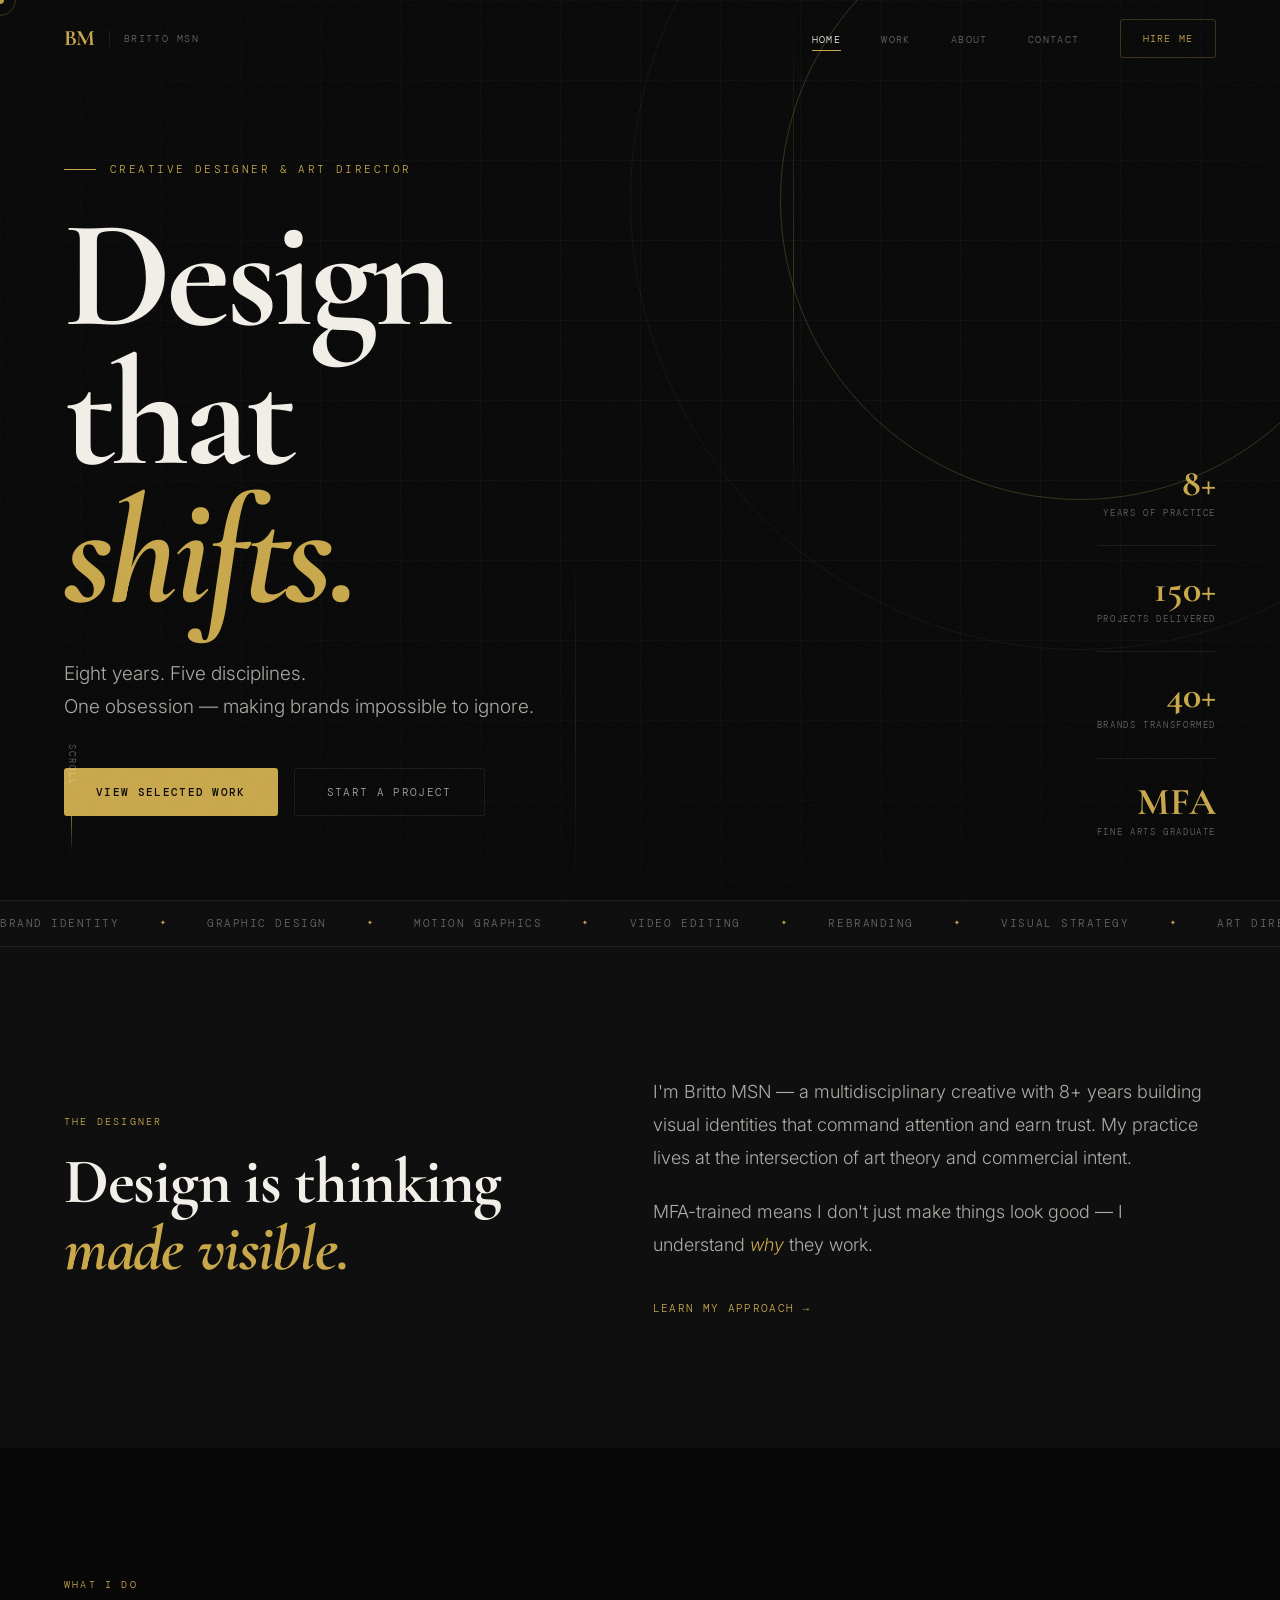
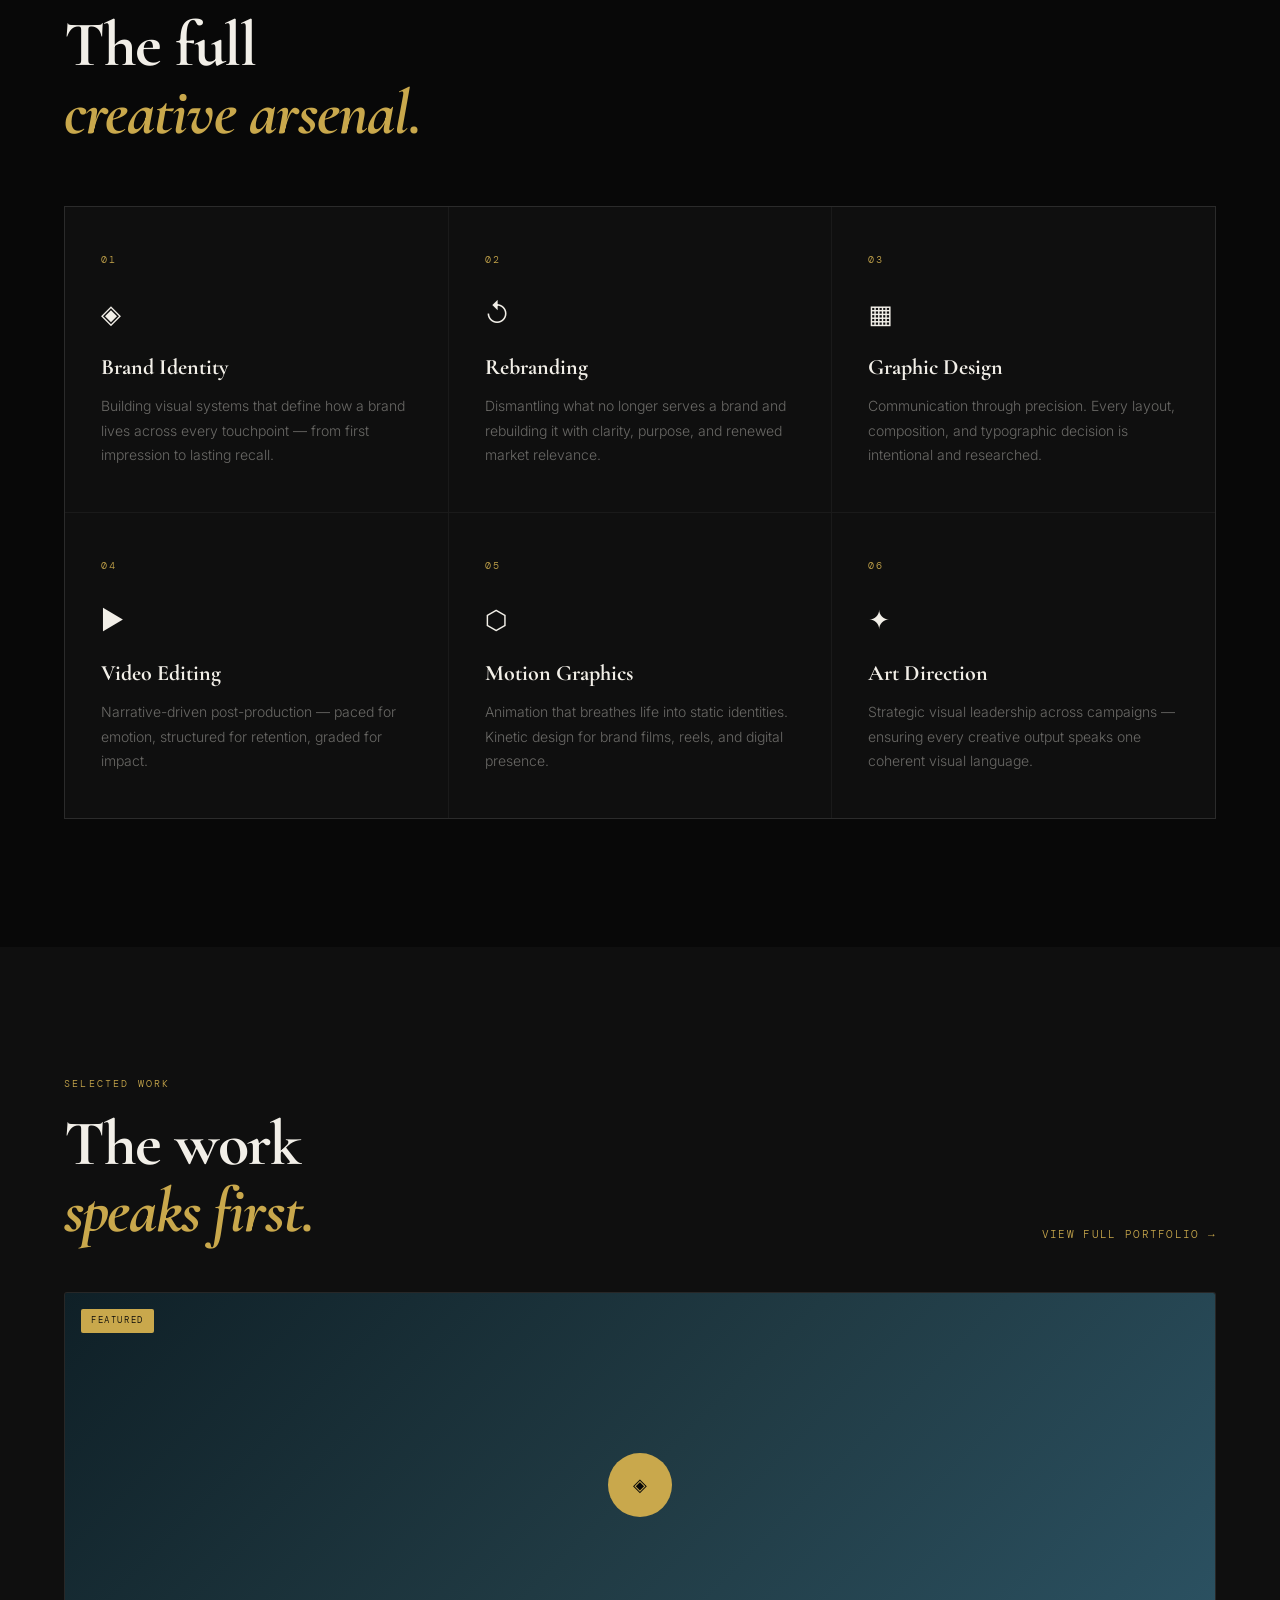
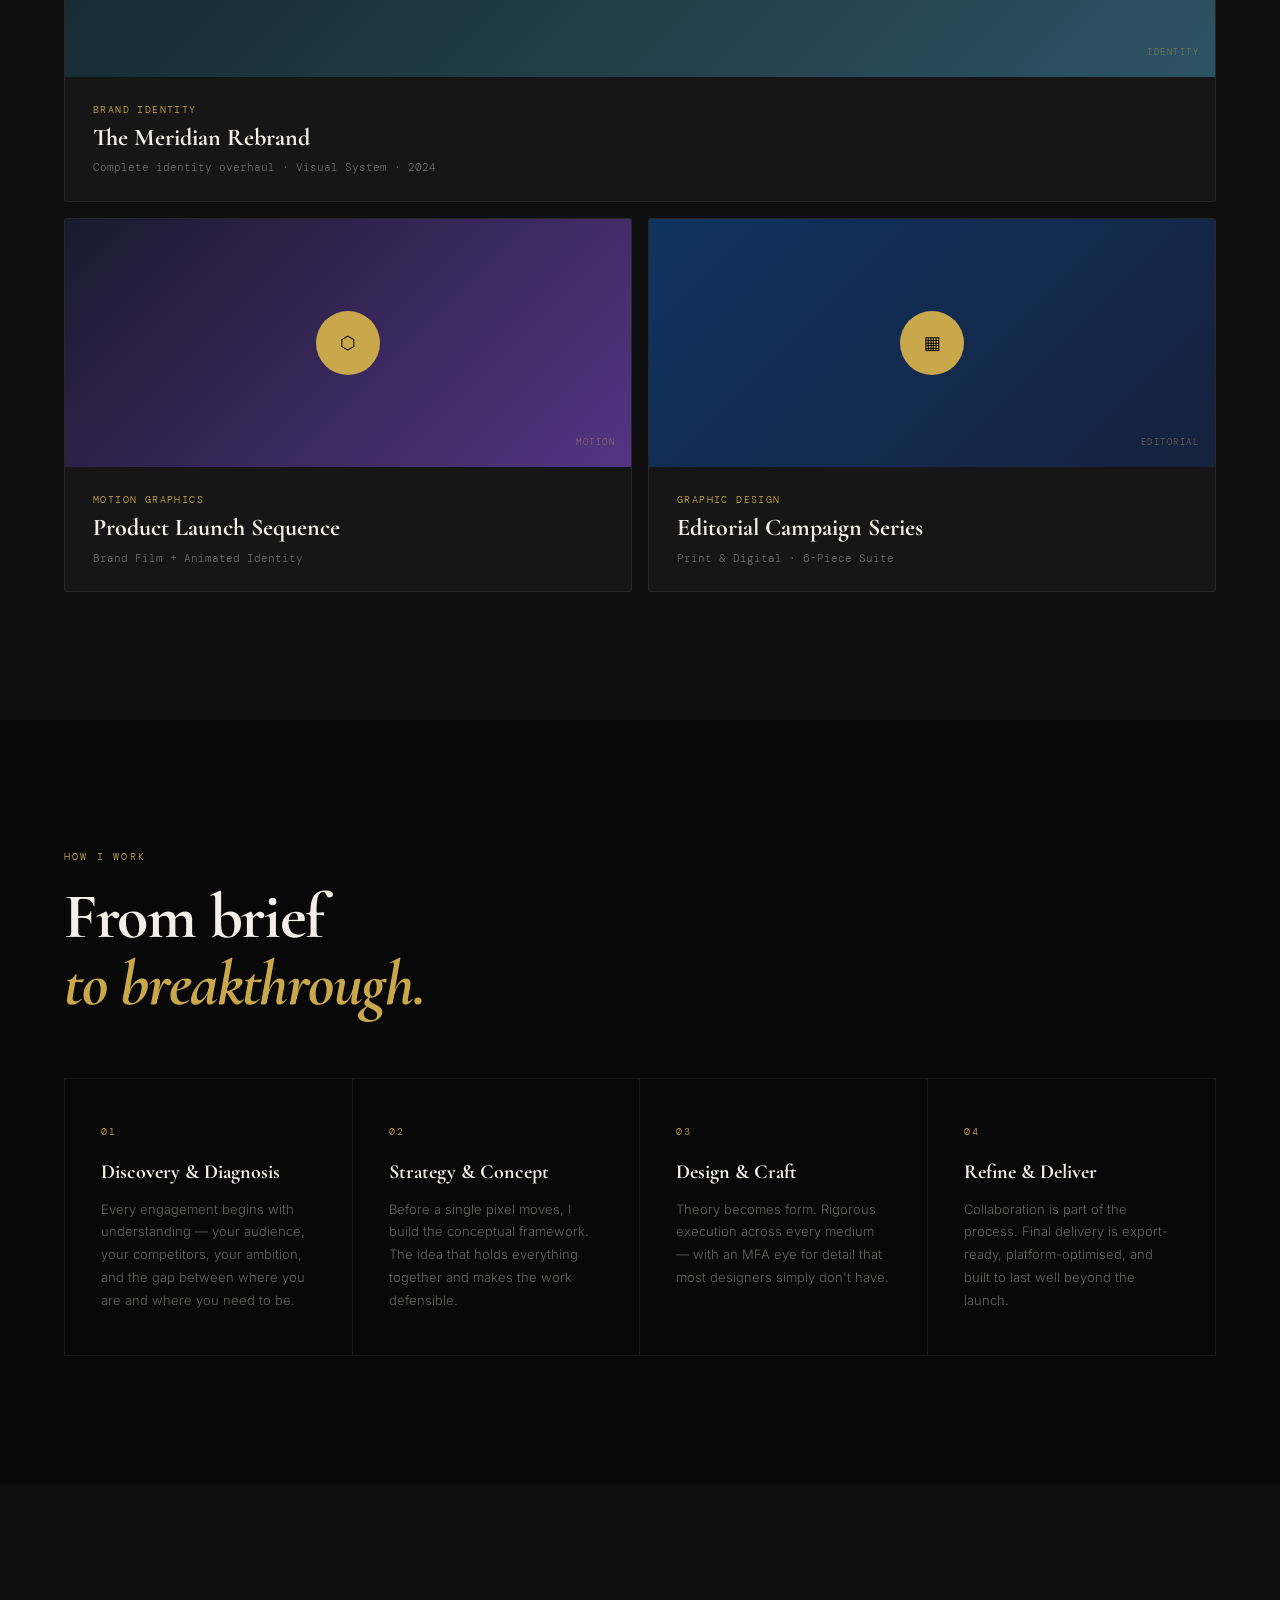
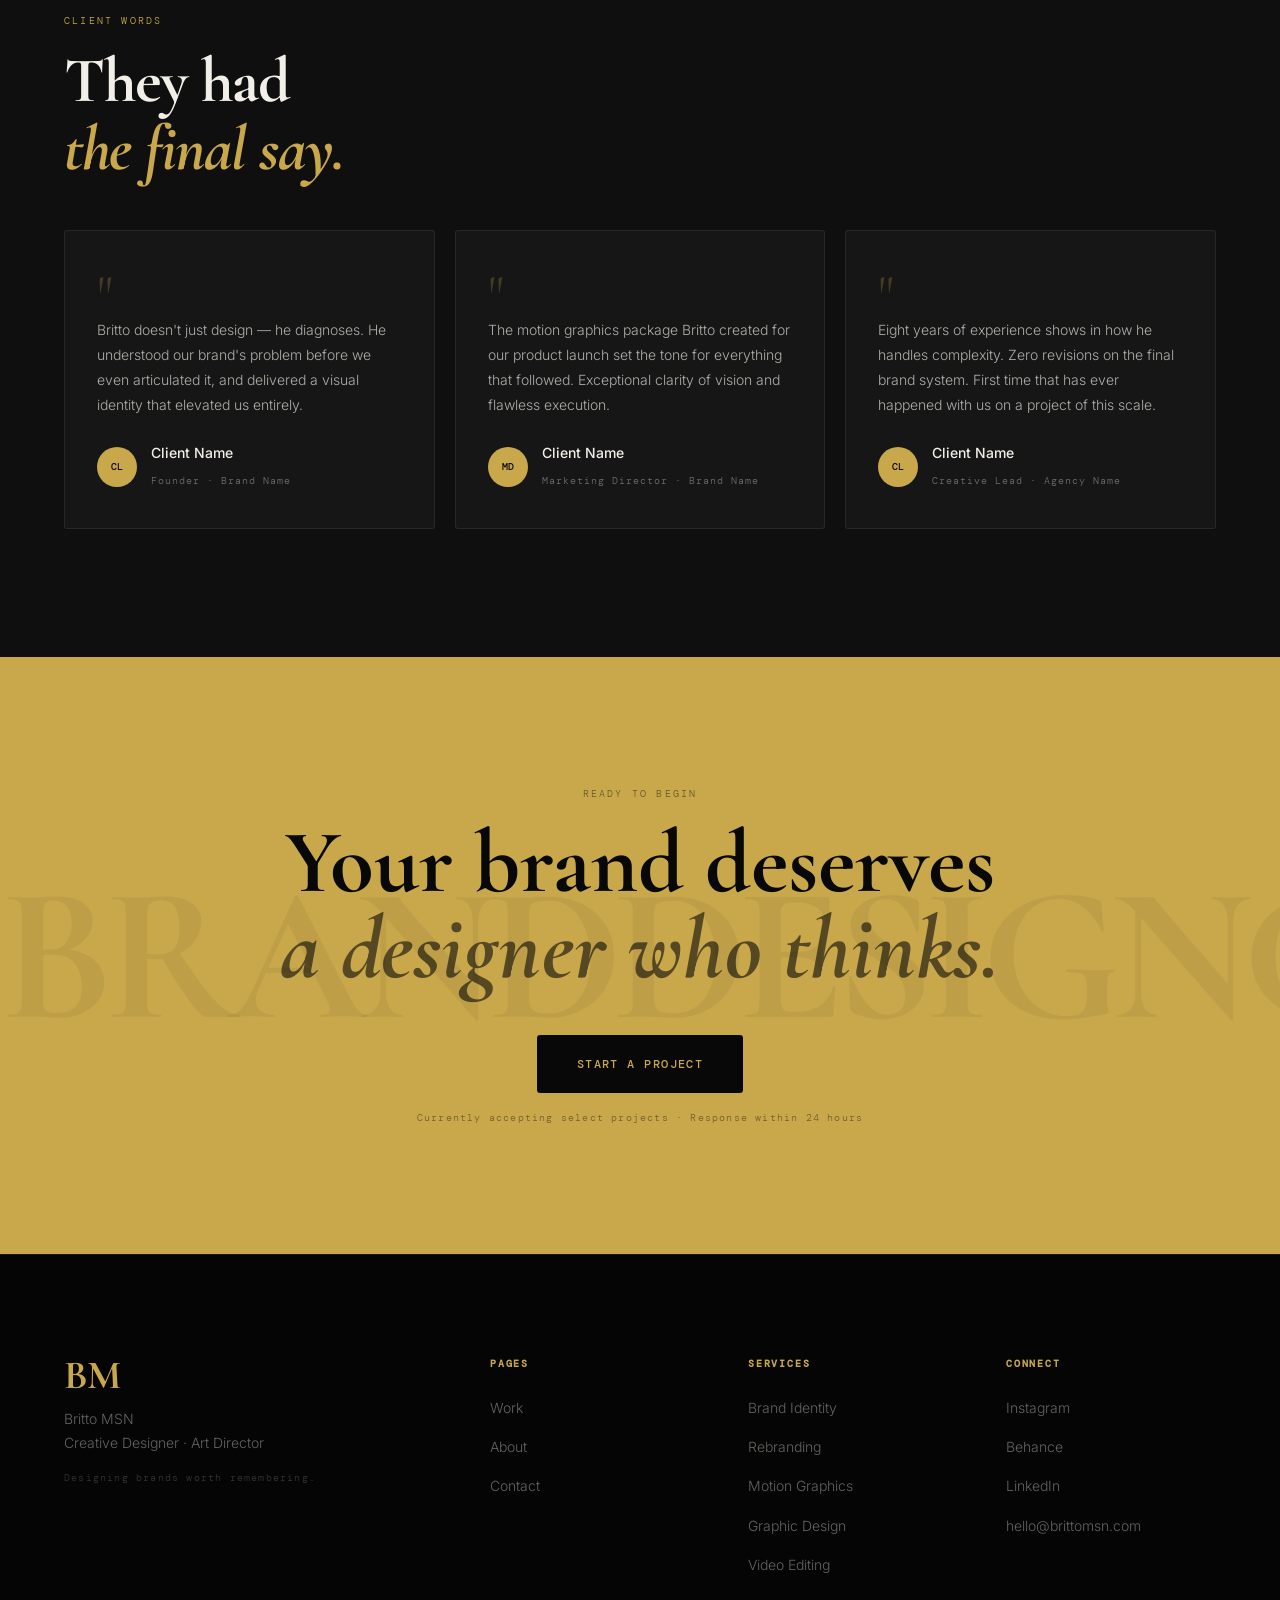
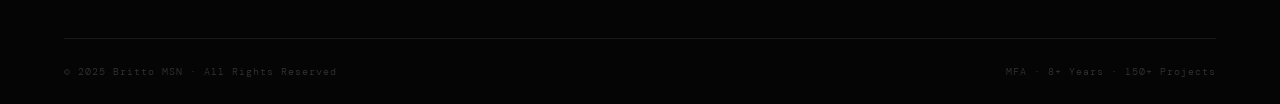
==== commit 83809c7d: "Add files via upload" ====
--- a/index.html
+++ b/index.html
@@ -1,1388 +1,561 @@
-<!DOCTYPE html>
-<html lang="en">
-<head>
-  <meta charset="UTF-8" />
-  <meta name="viewport" content="width=device-width, initial-scale=1.0" />
-  <title>Janish Prabu — Your Editor Friend</title>
-  <meta name="description" content="Professional video editing that tells your story. Cinematic cuts, reels, and branded content by Janish Prabu." />
-
-  <!-- Fonts -->
-  <link rel="preconnect" href="https://fonts.googleapis.com" />
-  <link rel="preconnect" href="https://fonts.gstatic.com" crossorigin />
-  <link href="https://fonts.googleapis.com/css2?family=Playfair+Display:ital,wght@0,400;0,700;0,900;1,400;1,700&family=DM+Mono:ital,wght@0,300;0,400;0,500;1,300&family=DM+Sans:wght@300;400;500&display=swap" rel="stylesheet" />
-
-  <style>
-/* ============================================
-   YOUR EDITOR FRIEND — Janish Prabu
-   Design System: The Cutting Room
-   Theme: Dark Cinema Editorial
-   ============================================ */
-
-/* ---------- TOKENS ---------- */
-:root {
-  --clr-bg:        #0E0E0E;
-  --clr-bg-2:      #141414;
-  --clr-bg-3:      #1C1C1C;
-  --clr-amber:     #F5A623;
-  --clr-amber-dim: #c4831a;
-  --clr-white:     #F0EDE6;
-  --clr-white-muted: rgba(240,237,230,0.55);
-  --clr-white-dim: rgba(240,237,230,0.12);
-  --clr-border:    rgba(240,237,230,0.08);
-
-  --ff-serif:  'Playfair Display', Georgia, serif;
-  --ff-mono:   'DM Mono', 'Courier New', monospace;
-  --ff-sans:   'DM Sans', system-ui, sans-serif;
-
-  --nav-h:  72px;
-  --radius: 4px;
-
-  --ease-out-expo: cubic-bezier(0.16, 1, 0.3, 1);
-  --ease-in-out:   cubic-bezier(0.76, 0, 0.24, 1);
-}
-
-/* ---------- RESET ---------- */
-*, *::before, *::after { box-sizing: border-box; margin: 0; padding: 0; }
-
-html { scroll-behavior: smooth; font-size: 16px; }
-
-body {
-  background: var(--clr-bg);
-  color: var(--clr-white);
-  font-family: var(--ff-sans);
-  font-weight: 300;
-  line-height: 1.7;
-  overflow-x: hidden;
-  cursor: none;
-}
-
-a { color: inherit; text-decoration: none; }
-img, video { max-width: 100%; display: block; }
-ul { list-style: none; }
-
-/* ---------- GRAIN OVERLAY ---------- */
-.grain {
-  position: fixed; inset: 0; z-index: 9999;
-  pointer-events: none;
-  opacity: 0.035;
-  background-image: url("data:image/svg+xml,%3Csvg viewBox='0 0 512 512' xmlns='http://www.w3.org/2000/svg'%3E%3Cfilter id='noise'%3E%3CfeTurbulence type='fractalNoise' baseFrequency='0.9' numOctaves='4' stitchTiles='stitch'/%3E%3C/filter%3E%3Crect width='100%25' height='100%25' filter='url(%23noise)'/%3E%3C/svg%3E");
-  background-size: 256px 256px;
-}
-
-/* ---------- CURSOR ---------- */
-.cursor {
-  width: 10px; height: 10px;
-  background: var(--clr-amber);
-  border-radius: 50%;
-  position: fixed; top: 0; left: 0;
-  pointer-events: none; z-index: 10000;
-  transform: translate(-50%, -50%);
-  transition: width 0.2s, height 0.2s, background 0.2s;
-  mix-blend-mode: difference;
-}
-.cursor-follower {
-  width: 36px; height: 36px;
-  border: 1px solid rgba(245,166,35,0.4);
-  border-radius: 50%;
-  position: fixed; top: 0; left: 0;
-  pointer-events: none; z-index: 9999;
-  transform: translate(-50%, -50%);
-  transition: transform 0.15s var(--ease-out-expo), width 0.3s, height 0.3s;
-}
-body.cursor--hover .cursor { width: 20px; height: 20px; }
-body.cursor--hover .cursor-follower { width: 60px; height: 60px; border-color: var(--clr-amber); }
-
-/* ---------- UTILITY ---------- */
-.container {
-  max-width: 1280px;
-  margin: 0 auto;
-  padding: 0 clamp(20px, 5vw, 60px);
-}
-
-.section { padding: clamp(80px, 10vw, 140px) 0; }
-
-.label {
-  font-family: var(--ff-mono);
-  font-size: 11px;
-  letter-spacing: 0.18em;
-  text-transform: uppercase;
-  color: var(--clr-amber);
-  margin-bottom: 16px;
-  display: block;
-}
-.label--light { color: var(--clr-amber); }
-
-.section-title {
-  font-family: var(--ff-serif);
-  font-size: clamp(36px, 5vw, 64px);
-  font-weight: 700;
-  line-height: 1.1;
-  color: var(--clr-white);
-}
-.section-title em { color: var(--clr-amber); font-style: italic; }
-
-/* ---------- BUTTONS ---------- */
-.btn {
-  display: inline-flex; align-items: center; gap: 8px;
-  font-family: var(--ff-mono);
-  font-size: 12px;
-  letter-spacing: 0.1em;
-  text-transform: uppercase;
-  border-radius: var(--radius);
-  cursor: none;
-  transition: all 0.25s var(--ease-out-expo);
-  position: relative;
-  overflow: hidden;
-}
-.btn::after {
-  content: ''; position: absolute;
-  inset: 0;
-  background: rgba(255,255,255,0.08);
-  transform: translateX(-110%) skewX(-12deg);
-  transition: transform 0.4s var(--ease-out-expo);
-}
-.btn:hover::after { transform: translateX(110%) skewX(-12deg); }
-
-.btn--primary {
-  background: var(--clr-amber);
-  color: #0E0E0E;
-  padding: 14px 28px;
-  font-weight: 500;
-}
-.btn--primary:hover { background: #ffb93a; transform: translateY(-2px); box-shadow: 0 8px 32px rgba(245,166,35,0.35); }
-
-.btn--ghost {
-  border: 1px solid var(--clr-border);
-  color: var(--clr-white);
-  padding: 13px 28px;
-}
-.btn--ghost:hover { border-color: var(--clr-amber); color: var(--clr-amber); }
-
-.btn--nav {
-  background: transparent;
-  border: 1px solid var(--clr-amber);
-  color: var(--clr-amber);
-  padding: 10px 20px;
-  font-size: 11px;
-}
-.btn--nav:hover { background: var(--clr-amber); color: #0E0E0E; }
-
-.btn--text {
-  color: var(--clr-amber);
-  font-family: var(--ff-mono);
-  font-size: 12px;
-  letter-spacing: 0.1em;
-  text-transform: uppercase;
-  padding: 0;
-  border-bottom: 1px solid transparent;
-  transition: border-color 0.2s;
-}
-.btn--text:hover { border-color: var(--clr-amber); }
-
-.btn--lg { padding: 18px 36px; font-size: 13px; }
-
-/* ---------- NAV ---------- */
-.nav {
-  position: fixed; top: 0; left: 0; right: 0;
-  height: var(--nav-h);
-  display: flex; align-items: center; justify-content: space-between;
-  padding: 0 clamp(20px, 5vw, 60px);
-  z-index: 1000;
-  transition: background 0.4s, backdrop-filter 0.4s;
-}
-.nav.scrolled {
-  background: rgba(14,14,14,0.9);
-  backdrop-filter: blur(16px);
-  border-bottom: 1px solid var(--clr-border);
-}
-
-.nav__logo {
-  display: flex; align-items: center; gap: 12px;
-}
-.nav__logo-mark {
-  font-family: var(--ff-serif);
-  font-size: 20px;
-  font-weight: 900;
-  color: var(--clr-amber);
-  letter-spacing: -0.02em;
-}
-.nav__logo-text {
-  font-family: var(--ff-mono);
-  font-size: 11px;
-  letter-spacing: 0.12em;
-  color: var(--clr-white-muted);
-  text-transform: uppercase;
-}
-
-.nav__links {
-  display: flex; align-items: center; gap: 36px;
-}
-.nav__link {
-  font-family: var(--ff-mono);
-  font-size: 11px;
-  letter-spacing: 0.12em;
-  text-transform: uppercase;
-  color: var(--clr-white-muted);
-  transition: color 0.2s;
-  position: relative;
-}
-.nav__link::after {
-  content: ''; position: absolute;
-  bottom: -4px; left: 0; right: 0;
-  height: 1px; background: var(--clr-amber);
-  transform: scaleX(0); transform-origin: left;
-  transition: transform 0.3s var(--ease-out-expo);
-}
-.nav__link:hover, .nav__link.active { color: var(--clr-white); }
-.nav__link:hover::after, .nav__link.active::after { transform: scaleX(1); }
-
-.nav__hamburger {
-  display: none; flex-direction: column; gap: 5px;
-  background: none; border: none; cursor: none; padding: 4px;
-}
-.nav__hamburger span {
-  display: block; width: 24px; height: 1px;
-  background: var(--clr-white);
-  transition: all 0.3s;
-}
-
-/* ---------- HERO ---------- */
-.hero {
-  min-height: 100vh;
-  display: grid;
-  place-items: center;
-  position: relative;
-  overflow: hidden;
-  padding-top: var(--nav-h);
-}
-
-.hero__bg {
-  position: absolute; inset: 0;
-  display: flex; align-items: center; justify-content: center;
-  overflow: hidden;
-}
-
-/* Film Strip */
-.hero__filmstrip {
-  width: 100%; height: 260px;
-  overflow: hidden;
-  opacity: 0.3;
-}
-.hero__filmstrip-track {
-  display: flex; flex-direction: column;
-  position: relative;
-}
-.film__row {
-  display: flex; gap: 0;
-  width: max-content;
-  animation: filmRoll 18s linear infinite;
-  padding: 8px 0;
-}
-.film__row--bottom { animation-direction: reverse; }
-.film__row span {
-  display: inline-block;
-  width: 28px; height: 18px;
-  border: 2px solid rgba(245,166,35,0.5);
-  border-radius: 3px;
-  margin: 0 4px;
-}
-.film__frames {
-  display: flex; gap: 2px;
-  width: max-content;
-  animation: filmRoll 12s linear infinite;
-}
-.film__frame {
-  width: 160px; height: 100px;
-  background: var(--clr, #1a1a2e);
-  border: 1px solid rgba(245,166,35,0.2);
-  display: flex; align-items: center; justify-content: center;
-  flex-shrink: 0;
-}
-.film__frame span {
-  font-family: var(--ff-mono);
-  font-size: 9px;
-  letter-spacing: 0.2em;
-  color: rgba(245,166,35,0.4);
-}
-
-@keyframes filmRoll {
-  from { transform: translateX(0); }
-  to   { transform: translateX(-50%); }
-}
-
-/* Hero content */
-.hero__content {
-  position: relative; z-index: 2;
-  text-align: center;
-  padding: 40px 20px;
-}
-
-.hero__eyebrow {
-  font-family: var(--ff-mono);
-  font-size: 12px;
-  letter-spacing: 0.2em;
-  text-transform: uppercase;
-  color: var(--clr-amber);
-  margin-bottom: 24px;
-  opacity: 0;
-  transform: translateY(16px);
-  animation: revealUp 0.7s var(--ease-out-expo) 0.3s forwards;
-}
-
-.hero__title {
-  font-family: var(--ff-serif);
-  font-size: clamp(72px, 13vw, 160px);
-  font-weight: 900;
-  line-height: 0.9;
-  letter-spacing: -0.03em;
-  margin-bottom: 32px;
-  opacity: 0;
-  transform: translateY(24px);
-  animation: revealUp 0.9s var(--ease-out-expo) 0.5s forwards;
-}
-.hero__title em {
-  font-style: italic;
-  color: var(--clr-amber);
-}
-.hero__title-outline {
-  -webkit-text-stroke: 2px var(--clr-white);
-  color: transparent;
-}
-
-.hero__sub {
-  font-family: var(--ff-sans);
-  font-size: clamp(15px, 2vw, 18px);
-  color: var(--clr-white-muted);
-  line-height: 1.6;
-  margin-bottom: 40px;
-  opacity: 0;
-  transform: translateY(16px);
-  animation: revealUp 0.7s var(--ease-out-expo) 0.75s forwards;
-}
-
-.hero__cta {
-  display: flex; gap: 16px; justify-content: center; flex-wrap: wrap;
-  opacity: 0;
-  transform: translateY(16px);
-  animation: revealUp 0.7s var(--ease-out-expo) 0.95s forwards;
-}
-
-/* Hero meta stats */
-.hero__meta {
-  position: absolute; bottom: 40px; left: 50%;
-  transform: translateX(-50%);
-  display: flex; align-items: center; gap: 32px;
-  z-index: 2;
-  opacity: 0;
-  animation: fadeIn 0.7s var(--ease-out-expo) 1.3s forwards;
-}
-.hero__meta-item {
-  text-align: center;
-}
-.hero__meta-item > span:first-child {
-  font-family: var(--ff-serif);
-  font-size: clamp(28px, 4vw, 40px);
-  font-weight: 900;
-  color: var(--clr-amber);
-}
-.hero__meta-item > span:nth-child(2) {
-  font-family: var(--ff-serif);
-  font-size: clamp(20px, 3vw, 28px);
-  color: var(--clr-amber);
-}
-.hero__meta-label {
-  display: block;
-  font-family: var(--ff-mono);
-  font-size: 10px;
-  letter-spacing: 0.15em;
-  text-transform: uppercase;
-  color: var(--clr-white-muted);
-  margin-top: 4px;
-}
-.hero__meta-divider {
-  width: 1px; height: 40px;
-  background: var(--clr-border);
-}
-
-/* Hero scroll indicator */
-.hero__scroll {
-  position: absolute; right: 40px; bottom: 50px;
-  display: flex; flex-direction: column; align-items: center; gap: 8px;
-  z-index: 2;
-  opacity: 0;
-  animation: fadeIn 0.7s 1.5s forwards;
-}
-.hero__scroll span {
-  font-family: var(--ff-mono);
-  font-size: 9px;
-  letter-spacing: 0.2em;
-  text-transform: uppercase;
-  color: var(--clr-white-muted);
-  writing-mode: vertical-rl;
-}
-.hero__scroll-line {
-  width: 1px; height: 60px;
-  background: linear-gradient(to bottom, var(--clr-amber), transparent);
-  animation: scrollPulse 2s ease-in-out infinite;
-}
-@keyframes scrollPulse {
-  0%,100% { opacity: 0.4; transform: scaleY(1); }
-  50% { opacity: 1; transform: scaleY(1.1); }
-}
-
-/* ---------- TICKER ---------- */
-.ticker {
-  overflow: hidden;
-  border-top: 1px solid var(--clr-border);
-  border-bottom: 1px solid var(--clr-border);
-  padding: 14px 0;
-  background: var(--clr-bg-2);
-}
-.ticker__track {
-  display: flex; align-items: center; gap: 36px;
-  width: max-content;
-  animation: ticker 25s linear infinite;
-  font-family: var(--ff-mono);
-  font-size: 12px;
-  letter-spacing: 0.12em;
-  text-transform: uppercase;
-  color: var(--clr-white-muted);
-  white-space: nowrap;
-}
-.ticker__dot { color: var(--clr-amber); font-size: 8px; }
-@keyframes ticker {
-  from { transform: translateX(0); }
-  to   { transform: translateX(-50%); }
-}
-
-/* ---------- ABOUT STRIP ---------- */
-.about-strip { background: var(--clr-bg-2); }
-.about-strip__grid {
-  display: grid;
-  grid-template-columns: 1fr 1fr;
-  gap: clamp(40px, 6vw, 100px);
-  align-items: center;
-}
-.about-strip__body {
-  color: var(--clr-white-muted);
-  font-size: clamp(15px, 1.5vw, 17px);
-  line-height: 1.8;
-  margin-bottom: 20px;
-}
-.about-strip__body em { color: var(--clr-amber); font-style: italic; }
-
-/* ---------- SERVICES ---------- */
-.services { background: var(--clr-bg); }
-.services__header {
-  margin-bottom: 60px;
-}
-.services__grid {
-  display: grid;
-  grid-template-columns: repeat(auto-fit, minmax(300px, 1fr));
-  gap: 2px;
-}
-.service-card {
-  background: var(--clr-bg-2);
-  padding: 40px 36px;
-  position: relative;
-  transition: background 0.3s, transform 0.3s var(--ease-out-expo);
-  opacity: 0;
-  transform: translateY(30px);
-}
-.service-card.visible { opacity: 1; transform: translateY(0); }
-.service-card:hover { background: var(--clr-bg-3); transform: translateY(-4px); }
-.service-card__num {
-  font-family: var(--ff-mono);
-  font-size: 11px;
-  letter-spacing: 0.15em;
-  color: var(--clr-amber);
-  margin-bottom: 20px;
-}
-.service-card__icon { font-size: 28px; margin-bottom: 16px; }
-.service-card__title {
-  font-family: var(--ff-serif);
-  font-size: 22px;
-  font-weight: 700;
-  color: var(--clr-white);
-  margin-bottom: 12px;
-}
-.service-card__body { color: var(--clr-white-muted); font-size: 14px; line-height: 1.7; }
-.service-card__line {
-  position: absolute; bottom: 0; left: 0;
-  height: 2px; width: 0;
-  background: var(--clr-amber);
-  transition: width 0.4s var(--ease-out-expo);
-}
-.service-card:hover .service-card__line { width: 100%; }
-
-/* ---------- WORK PREVIEW ---------- */
-.work-preview { background: var(--clr-bg-2); }
-.work-preview__header {
-  display: flex; align-items: flex-end; justify-content: space-between;
-  flex-wrap: wrap; gap: 20px;
-  margin-bottom: 48px;
-}
-.work-preview__grid {
-  display: grid;
-  grid-template-columns: 1fr 1fr;
-  grid-template-rows: auto auto;
-  gap: 16px;
-}
-.work-card--large { grid-row: span 2; }
-
-.work-card {
-  position: relative;
-  border-radius: var(--radius);
-  overflow: hidden;
-  background: var(--clr-bg-3);
-  opacity: 0;
-  transform: translateY(30px);
-  transition: opacity 0.6s, transform 0.6s var(--ease-out-expo);
-}
-.work-card.visible { opacity: 1; transform: translateY(0); }
-
-.work-card__media { position: relative; overflow: hidden; }
-.work-card__thumb {
-  width: 100%;
-  aspect-ratio: 16/9;
-  display: flex; align-items: center; justify-content: center;
-  position: relative;
-  transition: transform 0.6s var(--ease-out-expo);
-}
-.work-card--large .work-card__thumb { aspect-ratio: 4/5; }
-.work-card:hover .work-card__thumb { transform: scale(1.04); }
-
-.work-card__play {
-  width: 60px; height: 60px;
-  border-radius: 50%;
-  background: rgba(245,166,35,0.9);
-  display: flex; align-items: center; justify-content: center;
-  font-size: 20px;
-  color: #0E0E0E;
-  transition: transform 0.3s, background 0.3s;
-  z-index: 2;
-}
-.work-card:hover .work-card__play { transform: scale(1.15); background: var(--clr-amber); }
-
-.work-card__overlay-text {
-  position: absolute; bottom: 16px; right: 16px;
-  font-family: var(--ff-mono);
-  font-size: 9px;
-  letter-spacing: 0.2em;
-  color: rgba(245,166,35,0.5);
-  z-index: 2;
-}
-
-.work-card__info {
-  padding: 20px 24px;
-}
-.work-card__cat {
-  font-family: var(--ff-mono);
-  font-size: 10px;
-  letter-spacing: 0.15em;
-  text-transform: uppercase;
-  color: var(--clr-amber);
-}
-.work-card__title {
-  font-family: var(--ff-serif);
-  font-size: clamp(18px, 2vw, 24px);
-  font-weight: 700;
-  color: var(--clr-white);
-  margin: 6px 0 4px;
-}
-.work-card__sub {
-  font-family: var(--ff-mono);
-  font-size: 11px;
-  color: var(--clr-white-muted);
-}
-
-/* ---------- PROCESS ---------- */
-.process { background: var(--clr-bg); }
-.process .section-title { margin-bottom: 60px; }
-.process__steps {
-  display: flex;
-  align-items: flex-start;
-  gap: 0;
-  position: relative;
-}
-.process__step {
-  flex: 1;
-  display: flex; flex-direction: column;
-  opacity: 0;
-  transform: translateY(24px);
-  transition: opacity 0.6s, transform 0.6s var(--ease-out-expo);
-}
-.process__step.visible { opacity: 1; transform: translateY(0); }
-.process__step-num {
-  font-family: var(--ff-mono);
-  font-size: 10px;
-  letter-spacing: 0.2em;
-  color: var(--clr-amber);
-  margin-bottom: 8px;
-}
-.process__step-content h3 {
-  font-family: var(--ff-serif);
-  font-size: 20px;
-  font-weight: 700;
-  color: var(--clr-white);
-  margin-bottom: 10px;
-}
-.process__step-content p {
-  font-size: 14px;
-  color: var(--clr-white-muted);
-  line-height: 1.7;
-  padding-right: 20px;
-}
-.process__connector {
-  width: 60px;
-  height: 1px;
-  background: linear-gradient(to right, var(--clr-amber), transparent);
-  margin-top: 32px;
-  flex-shrink: 0;
-}
-
-/* ---------- TESTIMONIALS ---------- */
-.testimonials { background: var(--clr-bg-2); }
-.testimonials .section-title { margin-bottom: 48px; }
-.testimonials__grid {
-  display: grid;
-  grid-template-columns: repeat(auto-fit, minmax(280px, 1fr));
-  gap: 24px;
-}
-.testimonial-card {
-  background: var(--clr-bg-3);
-  border: 1px solid var(--clr-border);
-  border-radius: var(--radius);
-  padding: 36px 32px;
-  position: relative;
-  transition: border-color 0.3s, transform 0.3s var(--ease-out-expo);
-  opacity: 0; transform: translateY(24px);
-}
-.testimonial-card.visible { opacity: 1; transform: translateY(0); }
-.testimonial-card:hover { border-color: var(--clr-amber); transform: translateY(-4px); }
-
-.testimonial-card__quote {
-  font-family: var(--ff-serif);
-  font-size: 60px;
-  line-height: 1;
-  color: var(--clr-amber);
-  opacity: 0.3;
-  margin-bottom: -10px;
-}
-.testimonial-card__text {
-  font-size: 15px;
-  color: var(--clr-white-muted);
-  line-height: 1.75;
-  margin-bottom: 24px;
-}
-.testimonial-card__author {
-  display: flex; align-items: center; gap: 14px;
-}
-.testimonial-card__avatar {
-  width: 42px; height: 42px;
-  border-radius: 50%;
-  background: var(--clr-amber);
-  color: #0E0E0E;
-  display: flex; align-items: center; justify-content: center;
-  font-family: var(--ff-mono);
-  font-size: 11px;
-  font-weight: 500;
-  flex-shrink: 0;
-}
-.testimonial-card__author strong { display: block; font-size: 14px; color: var(--clr-white); font-weight: 500; }
-.testimonial-card__author span { font-size: 12px; color: var(--clr-white-muted); font-family: var(--ff-mono); }
-
-/* ---------- CTA BAND ---------- */
-.cta-band {
-  background: var(--clr-amber);
-  padding: clamp(80px, 10vw, 120px) 0;
-  position: relative;
-  overflow: hidden;
-  text-align: center;
-}
-.cta-band__inner { position: relative; z-index: 2; }
-.cta-band .label { color: rgba(14,14,14,0.6); }
-.cta-band__title {
-  font-family: var(--ff-serif);
-  font-size: clamp(40px, 6vw, 80px);
-  font-weight: 900;
-  line-height: 1;
-  color: #0E0E0E;
-  margin-bottom: 40px;
-}
-.cta-band__title em { font-style: italic; color: rgba(14,14,14,0.7); }
-.cta-band__actions { display: flex; flex-direction: column; align-items: center; gap: 16px; }
-.cta-band .btn--primary {
-  background: #0E0E0E;
-  color: var(--clr-amber);
-}
-.cta-band .btn--primary:hover { background: #1a1a1a; }
-.cta-band__note {
-  font-family: var(--ff-mono);
-  font-size: 11px;
-  letter-spacing: 0.1em;
-  color: rgba(14,14,14,0.55);
-}
-.cta-band__deco {
-  position: absolute; inset: 0;
-  display: flex; align-items: center; justify-content: space-around;
-  font-family: var(--ff-serif);
-  font-size: clamp(80px, 12vw, 160px);
-  font-weight: 900;
-  color: rgba(14,14,14,0.06);
-  pointer-events: none;
-  letter-spacing: -0.05em;
-}
-
-/* ---------- FOOTER ---------- */
-.footer {
-  background: #0A0A0A;
-  border-top: 1px solid var(--clr-border);
-  padding: clamp(60px, 8vw, 100px) 0 0;
-}
-.footer__grid {
-  display: grid;
-  grid-template-columns: 2fr 1fr 1fr 1fr;
-  gap: 40px;
-  margin-bottom: 60px;
-}
-.footer__logo {
-  font-family: var(--ff-serif);
-  font-size: 36px;
-  font-weight: 900;
-  color: var(--clr-amber);
-  margin-bottom: 10px;
-}
-.footer__brand p { color: var(--clr-white-muted); font-size: 14px; line-height: 1.7; }
-.footer__tagline { font-family: var(--ff-mono); font-size: 11px; color: rgba(240,237,230,0.3) !important; margin-top: 12px !important; letter-spacing: 0.1em; }
-.footer__col h4 {
-  font-family: var(--ff-mono);
-  font-size: 10px;
-  letter-spacing: 0.18em;
-  text-transform: uppercase;
-  color: var(--clr-amber);
-  margin-bottom: 20px;
-}
-.footer__col ul { display: flex; flex-direction: column; gap: 10px; }
-.footer__col a {
-  font-size: 14px;
-  color: var(--clr-white-muted);
-  transition: color 0.2s;
-}
-.footer__col a:hover { color: var(--clr-white); }
-.footer__bottom {
-  border-top: 1px solid var(--clr-border);
-  padding: 24px 0;
-  display: flex; justify-content: space-between; align-items: center;
-  flex-wrap: wrap; gap: 12px;
-  font-family: var(--ff-mono);
-  font-size: 11px;
-  letter-spacing: 0.08em;
-  color: rgba(240,237,230,0.3);
-}
-
-/* ---------- ANIMATIONS ---------- */
-@keyframes revealUp {
-  to { opacity: 1; transform: translateY(0); }
-}
-@keyframes fadeIn {
-  to { opacity: 1; }
-}
-
-[data-reveal-block] {
-  opacity: 0; transform: translateY(32px);
-  transition: opacity 0.8s var(--ease-out-expo), transform 0.8s var(--ease-out-expo);
-}
-[data-reveal-block].visible {
-  opacity: 1; transform: translateY(0);
-}
-
-/* ---------- RESPONSIVE ---------- */
-@media (max-width: 900px) {
-  .nav__links { display: none; flex-direction: column; gap: 24px; position: fixed; inset: 0; background: rgba(10,10,10,0.97); backdrop-filter: blur(16px); align-items: center; justify-content: center; z-index: 999; }
-  .nav__links.open { display: flex; }
-  .nav__hamburger { display: flex; z-index: 1000; }
-  .about-strip__grid { grid-template-columns: 1fr; }
-  .work-preview__grid { grid-template-columns: 1fr; }
-  .work-card--large { grid-row: span 1; }
-  .process__steps { flex-direction: column; gap: 32px; }
-  .process__connector { display: none; }
-  .footer__grid { grid-template-columns: 1fr 1fr; }
-  .hero__scroll { display: none; }
-  .hero__meta { gap: 16px; }
-}
-
-@media (max-width: 560px) {
-  .footer__grid { grid-template-columns: 1fr; }
-  .cta-band__deco { display: none; }
-  .services__grid { grid-template-columns: 1fr; }
-  .hero__title { font-size: clamp(60px, 18vw, 100px); }
-}
-
-</style>
-</head>
-<body>
-
-  <!-- Custom Cursor -->
-  <div class="cursor" id="cursor"></div>
-  <div class="cursor-follower" id="cursorFollower"></div>
-
-  <!-- Grain Overlay -->
-  <div class="grain"></div>
-
-  <!-- NAV -->
-  <nav class="nav" id="nav">
-    <a href="index.html" class="nav__logo">
-      <span class="nav__logo-mark">YEF</span>
-      <span class="nav__logo-text">Janish Prabu</span>
-    </a>
-    <button class="nav__hamburger" id="hamburger" aria-label="Menu">
-      <span></span><span></span>
-    </button>
-    <ul class="nav__links" id="navLinks">
-      <li><a href="index.html" class="nav__link active">Home</a></li>
-      <li><a href="work.html" class="nav__link">Work</a></li>
-      <li><a href="about.html" class="nav__link">About</a></li>
-      <li><a href="contact.html" class="nav__link">Contact</a></li>
-      <li><a href="contact.html" class="btn btn--nav">Hire Me</a></li>
-    </ul>
-  </nav>
-
-  <!-- HERO -->
-  <section class="hero" id="hero">
-    <div class="hero__bg">
-      <div class="hero__filmstrip" id="filmstrip">
-        <div class="hero__filmstrip-track" id="filmTrack">
-          <!-- Film holes -->
-          <div class="film__row film__row--top" id="filmHolesTop"></div>
-
-          <!-- Frames -->
-          <div class="film__frames" id="filmFrames">
-            <div class="film__frame" style="--clr:#1a1a2e"><span>REEL 01</span></div>
-            <div class="film__frame" style="--clr:#16213e"><span>REEL 02</span></div>
-            <div class="film__frame" style="--clr:#0f3460"><span>REEL 03</span></div>
-            <div class="film__frame" style="--clr:#1a1a2e"><span>REEL 04</span></div>
-            <div class="film__frame" style="--clr:#16213e"><span>REEL 05</span></div>
-            <div class="film__frame" style="--clr:#533483"><span>REEL 06</span></div>
-            <div class="film__frame" style="--clr:#1a1a2e"><span>REEL 07</span></div>
-          </div>
-
-          <div class="film__row film__row--bottom" id="filmHolesBottom"></div>
-        </div>
-      </div>
-    </div>
-
-    <div class="hero__content">
-      <p class="hero__eyebrow" data-reveal>Professional Video Editor</p>
-      <h1 class="hero__title" data-reveal>
-        <em>Your</em><br>
-        Editor<br>
-        <span class="hero__title-outline">Friend.</span>
-      </h1>
-      <p class="hero__sub" data-reveal>
-        Cinematic cuts. Scroll-stopping reels.<br>Stories that move people — and algorithms.
-      </p>
-      <div class="hero__cta" data-reveal>
-        <a href="work.html" class="btn btn--primary">View My Work</a>
-        <a href="contact.html" class="btn btn--ghost">Let's Talk</a>
-      </div>
-    </div>
-
-    <div class="hero__meta">
-      <div class="hero__meta-item">
-        <span class="hero__meta-num" data-count="80">0</span><span>+</span>
-        <span class="hero__meta-label">Projects Delivered</span>
-      </div>
-      <div class="hero__meta-divider"></div>
-      <div class="hero__meta-item">
-        <span class="hero__meta-num" data-count="3">0</span><span>+</span>
-        <span class="hero__meta-label">Years Experience</span>
-      </div>
-      <div class="hero__meta-divider"></div>
-      <div class="hero__meta-item">
-        <span class="hero__meta-num" data-count="100">0</span><span>%</span>
-        <span class="hero__meta-label">Client Satisfaction</span>
-      </div>
-    </div>
-
-    <div class="hero__scroll">
-      <span>Scroll</span>
-      <div class="hero__scroll-line"></div>
-    </div>
-  </section>
-
-  <!-- SERVICES TICKER -->
-  <div class="ticker" aria-hidden="true">
-    <div class="ticker__track">
-      <span>Reels Editing</span><span class="ticker__dot">✦</span>
-      <span>YouTube Videos</span><span class="ticker__dot">✦</span>
-      <span>Cinematic Cuts</span><span class="ticker__dot">✦</span>
-      <span>Color Grading</span><span class="ticker__dot">✦</span>
-      <span>Motion Graphics</span><span class="ticker__dot">✦</span>
-      <span>Brand Content</span><span class="ticker__dot">✦</span>
-      <span>Short Films</span><span class="ticker__dot">✦</span>
-      <span>Wedding Edits</span><span class="ticker__dot">✦</span>
-      <!-- Duplicate for seamless loop -->
-      <span>Reels Editing</span><span class="ticker__dot">✦</span>
-      <span>YouTube Videos</span><span class="ticker__dot">✦</span>
-      <span>Cinematic Cuts</span><span class="ticker__dot">✦</span>
-      <span>Color Grading</span><span class="ticker__dot">✦</span>
-      <span>Motion Graphics</span><span class="ticker__dot">✦</span>
-      <span>Brand Content</span><span class="ticker__dot">✦</span>
-      <span>Short Films</span><span class="ticker__dot">✦</span>
-      <span>Wedding Edits</span><span class="ticker__dot">✦</span>
-    </div>
-  </div>
-
-  <!-- ABOUT STRIP -->
-  <section class="about-strip section">
-    <div class="container">
-      <div class="about-strip__grid">
-        <div class="about-strip__left">
-          <p class="label">About Me</p>
-          <h2 class="section-title" data-reveal-block>
-            Editing is storytelling.<br>
-            <em>I speak both languages.</em>
-          </h2>
-        </div>
-        <div class="about-strip__right">
-          <p class="about-strip__body">
-            Hi, I'm Janish — a visual communication student turned professional video editor.
-            I craft edits that don't just look good, they <em>feel</em> right. Every cut is intentional.
-            Every transition earns its place.
-          </p>
-          <p class="about-strip__body">
-            Based in Tamil Nadu 🇮🇳 — working with creators, brands, and storytellers worldwide.
-          </p>
-          <a href="about.html" class="btn btn--text">More about me →</a>
-        </div>
-      </div>
-    </div>
-  </section>
-
-  <!-- SERVICES -->
-  <section class="services section" id="services">
-    <div class="container">
-      <div class="services__header">
-        <p class="label">What I Do</p>
-        <h2 class="section-title" data-reveal-block>The full cut.</h2>
-      </div>
-
-      <div class="services__grid">
-
-        <div class="service-card" data-stagger="0">
-          <div class="service-card__num">01</div>
-          <div class="service-card__icon">▶</div>
-          <h3 class="service-card__title">Reels & Short-Form</h3>
-          <p class="service-card__body">Instagram Reels, YouTube Shorts, TikToks — edited for maximum retention and algorithmic reach.</p>
-          <div class="service-card__line"></div>
-        </div>
-
-        <div class="service-card" data-stagger="1">
-          <div class="service-card__num">02</div>
-          <div class="service-card__icon">🎬</div>
-          <h3 class="service-card__title">YouTube & Long-Form</h3>
-          <p class="service-card__body">Vlogs, tutorials, documentaries — structured editing that keeps viewers watching to the end.</p>
-          <div class="service-card__line"></div>
-        </div>
-
-        <div class="service-card" data-stagger="2">
-          <div class="service-card__num">03</div>
-          <div class="service-card__icon">🎨</div>
-          <h3 class="service-card__title">Color Grading</h3>
-          <p class="service-card__body">Cinematic LUTs and custom grades that give your footage a signature look and emotional tone.</p>
-          <div class="service-card__line"></div>
-        </div>
-
-        <div class="service-card" data-stagger="3">
-          <div class="service-card__num">04</div>
-          <div class="service-card__icon">✨</div>
-          <h3 class="service-card__title">Motion Graphics</h3>
-          <p class="service-card__body">Animated titles, lower thirds, transitions — polish that makes your brand feel premium.</p>
-          <div class="service-card__line"></div>
-        </div>
-
-        <div class="service-card" data-stagger="4">
-          <div class="service-card__num">05</div>
-          <div class="service-card__icon">💍</div>
-          <h3 class="service-card__title">Wedding & Events</h3>
-          <p class="service-card__body">Cinematic highlight reels and full ceremony edits — your memories, forever beautiful.</p>
-          <div class="service-card__line"></div>
-        </div>
-
-        <div class="service-card" data-stagger="5">
-          <div class="service-card__num">06</div>
-          <div class="service-card__icon">📢</div>
-          <h3 class="service-card__title">Brand & Commercial</h3>
-          <p class="service-card__body">Product videos, ads, and brand films that convert viewers into customers.</p>
-          <div class="service-card__line"></div>
-        </div>
-
-      </div>
-    </div>
-  </section>
-
-  <!-- WORK PREVIEW -->
-  <section class="work-preview section" id="work">
-    <div class="container">
-      <div class="work-preview__header">
-        <p class="label">Selected Work</p>
-        <h2 class="section-title" data-reveal-block>The reel speaks.</h2>
-        <a href="work.html" class="btn btn--text">View all projects →</a>
-      </div>
-
-      <div class="work-preview__grid">
-
-        <div class="work-card work-card--large" data-stagger="0">
-          <div class="work-card__media">
-            <div class="work-card__thumb" style="background: linear-gradient(135deg,#1a1a2e,#16213e)">
-              <div class="work-card__play">▶</div>
-              <div class="work-card__overlay-text">CINEMATIC</div>
-            </div>
-          </div>
-          <div class="work-card__info">
-            <span class="work-card__cat">Brand Film</span>
-            <h3 class="work-card__title">The Wanderer's Cut</h3>
-            <p class="work-card__sub">Travel & Lifestyle · 4K Color Graded</p>
-          </div>
-        </div>
-
-        <div class="work-card" data-stagger="1">
-          <div class="work-card__media">
-            <div class="work-card__thumb" style="background: linear-gradient(135deg,#0f3460,#533483)">
-              <div class="work-card__play">▶</div>
-              <div class="work-card__overlay-text">REELS</div>
-            </div>
-          </div>
-          <div class="work-card__info">
-            <span class="work-card__cat">Social Media</span>
-            <h3 class="work-card__title">Viral Reel Series</h3>
-            <p class="work-card__sub">Instagram · 15 Reels Campaign</p>
-          </div>
-        </div>
-
-        <div class="work-card" data-stagger="2">
-          <div class="work-card__media">
-            <div class="work-card__thumb" style="background: linear-gradient(135deg,#533483,#1a1a2e)">
-              <div class="work-card__play">▶</div>
-              <div class="work-card__overlay-text">WEDDING</div>
-            </div>
-          </div>
-          <div class="work-card__info">
-            <span class="work-card__cat">Wedding</span>
-            <h3 class="work-card__title">Arjun & Divya</h3>
-            <p class="work-card__sub">Cinematic Highlight Reel · 2024</p>
-          </div>
-        </div>
-
-        <div class="work-card" data-stagger="3">
-          <div class="work-card__media">
-            <div class="work-card__thumb" style="background: linear-gradient(135deg,#16213e,#0f3460)">
-              <div class="work-card__play">▶</div>
-              <div class="work-card__overlay-text">YOUTUBE</div>
-            </div>
-          </div>
-          <div class="work-card__info">
-            <span class="work-card__cat">YouTube</span>
-            <h3 class="work-card__title">Tech Review Series</h3>
-            <p class="work-card__sub">Long-Form · 100K+ Views</p>
-          </div>
-        </div>
-
-      </div>
-    </div>
-  </section>
-
-  <!-- PROCESS -->
-  <section class="process section">
-    <div class="container">
-      <p class="label">How It Works</p>
-      <h2 class="section-title" data-reveal-block>From raw footage<br><em>to final cut.</em></h2>
-
-      <div class="process__steps">
-        <div class="process__step" data-stagger="0">
-          <div class="process__step-num">01</div>
-          <div class="process__step-content">
-            <h3>Brief & Discovery</h3>
-            <p>We talk. I listen. You share your vision, references, and goals. I ask the right questions.</p>
-          </div>
-        </div>
-        <div class="process__connector"></div>
-        <div class="process__step" data-stagger="1">
-          <div class="process__step-num">02</div>
-          <div class="process__step-content">
-            <h3>Cut & Assembly</h3>
-            <p>I structure your story — selecting the best footage, pacing the narrative, building the rhythm.</p>
-          </div>
-        </div>
-        <div class="process__connector"></div>
-        <div class="process__step" data-stagger="2">
-          <div class="process__step-num">03</div>
-          <div class="process__step-content">
-            <h3>Polish & Grade</h3>
-            <p>Color, sound design, motion graphics, and transitions — every layer refined to perfection.</p>
-          </div>
-        </div>
-        <div class="process__connector"></div>
-        <div class="process__step" data-stagger="3">
-          <div class="process__step-num">04</div>
-          <div class="process__step-content">
-            <h3>Deliver & Revise</h3>
-            <p>You get the draft. We refine together until it's exactly right. Then I hand over the final export.</p>
-          </div>
-        </div>
-      </div>
-    </div>
-  </section>
-
-  <!-- TESTIMONIALS -->
-  <section class="testimonials section">
-    <div class="container">
-      <p class="label">Client Words</p>
-      <h2 class="section-title" data-reveal-block>They said it better.</h2>
-
-      <div class="testimonials__grid">
-
-        <div class="testimonial-card" data-stagger="0">
-          <div class="testimonial-card__quote">"</div>
-          <p class="testimonial-card__text">Janish understood my brand's vibe immediately. The reel he made for my launch went viral — 2M views in a week. He's not just an editor, he's a storyteller.</p>
-          <div class="testimonial-card__author">
-            <div class="testimonial-card__avatar">SK</div>
-            <div>
-              <strong>Suresh K.</strong>
-              <span>Fashion Creator, Chennai</span>
-            </div>
-          </div>
-        </div>
-
-        <div class="testimonial-card" data-stagger="1">
-          <div class="testimonial-card__quote">"</div>
-          <p class="testimonial-card__text">The wedding highlight reel made my whole family cry — happy tears! Every little moment captured perfectly. Worth every rupee.</p>
-          <div class="testimonial-card__author">
-            <div class="testimonial-card__avatar">PM</div>
-            <div>
-              <strong>Priya M.</strong>
-              <span>Bride, Coimbatore</span>
-            </div>
-          </div>
-        </div>
-
-        <div class="testimonial-card" data-stagger="2">
-          <div class="testimonial-card__quote">"</div>
-          <p class="testimonial-card__text">Fast turnaround, excellent communication, and the edits are consistently incredible. He's my go-to for all YouTube content now.</p>
-          <div class="testimonial-card__author">
-            <div class="testimonial-card__avatar">RV</div>
-            <div>
-              <strong>Rahul V.</strong>
-              <span>Tech YouTuber, Bangalore</span>
-            </div>
-          </div>
-        </div>
-
-      </div>
-    </div>
-  </section>
-
-  <!-- CTA BAND -->
-  <section class="cta-band">
-    <div class="cta-band__inner">
-      <p class="label label--light">Ready to cut?</p>
-      <h2 class="cta-band__title">Your next viral<br><em>edit starts here.</em></h2>
-      <div class="cta-band__actions">
-        <a href="contact.html" class="btn btn--primary btn--lg">Start a Project</a>
-        <div class="cta-band__note">Usually responds within 24 hours · Slots limited</div>
-      </div>
-    </div>
-    <div class="cta-band__deco" aria-hidden="true">
-      <span>PLAY</span>
-      <span>CUT</span>
-      <span>GRADE</span>
-      <span>EXPORT</span>
-    </div>
-  </section>
-
-  <!-- FOOTER -->
-  <footer class="footer">
-    <div class="container">
-      <div class="footer__grid">
-        <div class="footer__brand">
-          <div class="footer__logo">YEF</div>
-          <p>Janish Prabu<br>Your Editor Friend</p>
-          <p class="footer__tagline">Editing stories worth telling.</p>
-        </div>
-        <div class="footer__col">
-          <h4>Pages</h4>
-          <ul>
-            <li><a href="work.html">Work</a></li>
-            <li><a href="about.html">About</a></li>
-            <li><a href="contact.html">Contact</a></li>
-          </ul>
-        </div>
-        <div class="footer__col">
-          <h4>Services</h4>
-          <ul>
-            <li><a href="#">Reels Editing</a></li>
-            <li><a href="#">YouTube Videos</a></li>
-            <li><a href="#">Wedding Films</a></li>
-            <li><a href="#">Color Grading</a></li>
-          </ul>
-        </div>
-        <div class="footer__col">
-          <h4>Connect</h4>
-          <ul>
-            <li><a href="#" target="_blank">Instagram</a></li>
-            <li><a href="#" target="_blank">YouTube</a></li>
-            <li><a href="#" target="_blank">LinkedIn</a></li>
-            <li><a href="mailto:hello@youreditorfriend.com">Email Me</a></li>
-          </ul>
-        </div>
-      </div>
-      <div class="footer__bottom">
-        <span>© 2025 Janish Prabu — Your Editor Friend</span>
-        <span>Made with ♥ in Tamil Nadu</span>
-      </div>
-    </div>
-  </footer>
-
-  <script>
-/* ============================================
-   YOUR EDITOR FRIEND — Main JS
-   ============================================ */
-
-document.addEventListener('DOMContentLoaded', () => {
-
-  /* ---- CURSOR ---- */
-  const cursor = document.getElementById('cursor');
-  const follower = document.getElementById('cursorFollower');
-  let mouseX = 0, mouseY = 0;
-  let followerX = 0, followerY = 0;
-
-  document.addEventListener('mousemove', (e) => {
-    mouseX = e.clientX;
-    mouseY = e.clientY;
-    cursor.style.left = mouseX + 'px';
-    cursor.style.top  = mouseY + 'px';
-  });
-
-  // Smooth follower
-  function animateCursor() {
-    followerX += (mouseX - followerX) * 0.1;
-    followerY += (mouseY - followerY) * 0.1;
-    follower.style.left = followerX + 'px';
-    follower.style.top  = followerY + 'px';
-    requestAnimationFrame(animateCursor);
-  }
-  animateCursor();
-
-  // Hover effect
-  const hoverTargets = document.querySelectorAll('a, button, .work-card, .service-card, .testimonial-card');
-  hoverTargets.forEach(el => {
-    el.addEventListener('mouseenter', () => document.body.classList.add('cursor--hover'));
-    el.addEventListener('mouseleave', () => document.body.classList.remove('cursor--hover'));
-  });
-
-
-  /* ---- GENERATE FILM HOLES ---- */
-  ['filmHolesTop', 'filmHolesBottom'].forEach(id => {
-    const row = document.getElementById(id);
-    if (!row) return;
-    for (let i = 0; i < 60; i++) {
-      const hole = document.createElement('span');
-      row.appendChild(hole);
-    }
-    // Duplicate for seamless loop
-    row.innerHTML += row.innerHTML;
-  });
-
-  // Duplicate film frames
-  const frames = document.getElementById('filmFrames');
-  if (frames) frames.innerHTML += frames.innerHTML;
-
-
-  /* ---- NAV SCROLL ---- */
-  const nav = document.getElementById('nav');
-  window.addEventListener('scroll', () => {
-    nav.classList.toggle('scrolled', window.scrollY > 40);
-  }, { passive: true });
-
-
-  /* ---- HAMBURGER ---- */
-  const hamburger = document.getElementById('hamburger');
-  const navLinks  = document.getElementById('navLinks');
-  hamburger?.addEventListener('click', () => {
-    navLinks.classList.toggle('open');
-    const isOpen = navLinks.classList.contains('open');
-    hamburger.setAttribute('aria-expanded', isOpen);
-    // animate bars
-    const bars = hamburger.querySelectorAll('span');
-    if (isOpen) {
-      bars[0].style.transform = 'rotate(45deg) translate(4px, 4px)';
-      bars[1].style.transform = 'rotate(-45deg) translate(4px, -4px)';
-    } else {
-      bars[0].style.transform = '';
-      bars[1].style.transform = '';
-    }
-  });
-
-  // Close nav on link click
-  navLinks?.querySelectorAll('.nav__link').forEach(link => {
-    link.addEventListener('click', () => {
-      navLinks.classList.remove('open');
-    });
-  });
-
-
-  /* ---- INTERSECTION OBSERVER — REVEAL ---- */
-  const revealEls = document.querySelectorAll('[data-reveal-block], .service-card, .work-card, .testimonial-card, .process__step');
-
-  const observer = new IntersectionObserver((entries) => {
-    entries.forEach(entry => {
-      if (entry.isIntersecting) {
-        const el = entry.target;
-        const delay = el.dataset.stagger ? el.dataset.stagger * 100 : 0;
-        setTimeout(() => el.classList.add('visible'), delay);
-        observer.unobserve(el);
-      }
-    });
-  }, { threshold: 0.12, rootMargin: '0px 0px -40px 0px' });
-
-  revealEls.forEach(el => observer.observe(el));
-
-
-  /* ---- COUNT-UP ANIMATION ---- */
-  const countEls = document.querySelectorAll('[data-count]');
-  const countObserver = new IntersectionObserver((entries) => {
-    entries.forEach(entry => {
-      if (!entry.isIntersecting) return;
-      const el = entry.target;
-      const target = parseInt(el.dataset.count);
-      const duration = 1800;
-      const start = performance.now();
-      function update(now) {
-        const t = Math.min((now - start) / duration, 1);
-        const eased = 1 - Math.pow(1 - t, 3);
-        el.textContent = Math.floor(eased * target);
-        if (t < 1) requestAnimationFrame(update);
-        else el.textContent = target;
-      }
-      requestAnimationFrame(update);
-      countObserver.unobserve(el);
-    });
-  }, { threshold: 0.5 });
-
-  countEls.forEach(el => countObserver.observe(el));
-
-
-  /* ---- ACTIVE NAV LINK ---- */
-  const currentPage = window.location.pathname.split('/').pop() || 'index.html';
-  document.querySelectorAll('.nav__link').forEach(link => {
-    link.classList.remove('active');
-    const href = link.getAttribute('href').split('/').pop();
-    if (href === currentPage) link.classList.add('active');
-  });
-
-});
-
-</script>
-</body>
-</html>
+<!DOCTYPE html>
+<html lang="en">
+<head>
+<meta charset="UTF-8"/>
+<meta name="viewport" content="width=device-width,initial-scale=1.0"/>
+<title>Britto MSN — Creative Designer & Art Director</title>
+<meta name="description" content="Britto MSN — MFA-trained multidisciplinary creative designer with 8+ years specialising in brand identity, rebranding, graphic design, motion graphics, and video editing."/>
+<link rel="preconnect" href="https://fonts.googleapis.com"/>
+<link rel="preconnect" href="https://fonts.gstatic.com" crossorigin/>
+<link href="https://fonts.googleapis.com/css2?family=Cormorant+Garamond:ital,wght@0,400;0,600;0,700;1,400;1,600;1,700&family=DM+Mono:wght@300;400;500&family=Inter:wght@300;400;500&display=swap" rel="stylesheet"/>
+<style>
+/* ================================================================
+   BRITTO MSN — Design System "The Atelier"
+   ================================================================ */
+:root{--bg:#080808;--bg-2:#0f0f0f;--bg-3:#161616;--bg-4:#1e1e1e;--gold:#C9A84C;--gold-light:#E2C06A;--gold-dim:rgba(201,168,76,.15);--gold-border:rgba(201,168,76,.25);--white:#F2EFE8;--white-70:rgba(242,239,232,.7);--white-40:rgba(242,239,232,.4);--white-12:rgba(242,239,232,.12);--white-06:rgba(242,239,232,.06);--border:rgba(242,239,232,.08);--serif:'Cormorant Garamond','Playfair Display',Georgia,serif;--mono:'DM Mono','Courier New',monospace;--sans:'Inter',system-ui,sans-serif;--nav-h:76px;--r:3px;--expo:cubic-bezier(.16,1,.3,1);--smooth:cubic-bezier(.76,0,.24,1)}
+*,*::before,*::after{box-sizing:border-box;margin:0;padding:0}
+html{scroll-behavior:smooth;font-size:16px}
+body{background:var(--bg);color:var(--white);font-family:var(--sans);font-weight:300;line-height:1.7;overflow-x:hidden;cursor:none}
+a{color:inherit;text-decoration:none}img{max-width:100%;display:block}ul{list-style:none}button{font-family:inherit}
+.grain{position:fixed;inset:0;z-index:9000;pointer-events:none;opacity:.04;background-image:url("data:image/svg+xml,%3Csvg viewBox='0 0 512 512' xmlns='http://www.w3.org/2000/svg'%3E%3Cfilter id='n'%3E%3CfeTurbulence type='fractalNoise' baseFrequency='.85' numOctaves='4' stitchTiles='stitch'/%3E%3C/filter%3E%3Crect width='100%25' height='100%25' filter='url(%23n)'/%3E%3C/svg%3E");background-size:200px 200px}
+/* CURSOR */
+.cursor{width:8px;height:8px;background:var(--gold);border-radius:50%;position:fixed;top:0;left:0;pointer-events:none;z-index:10000;transform:translate(-50%,-50%);transition:width .2s,height .2s;mix-blend-mode:difference}
+.cursor-f{width:32px;height:32px;border:1px solid var(--gold-border);border-radius:50%;position:fixed;top:0;left:0;pointer-events:none;z-index:9999;transform:translate(-50%,-50%);transition:width .3s var(--expo),height .3s var(--expo)}
+body.c-hover .cursor{width:18px;height:18px}body.c-hover .cursor-f{width:56px;height:56px;border-color:var(--gold)}
+/* LAYOUT */
+.container{max-width:1320px;margin:0 auto;padding:0 clamp(24px,5vw,64px)}
+.section{padding:clamp(80px,10vw,140px) 0}
+.label{font-family:var(--mono);font-size:10px;letter-spacing:.22em;text-transform:uppercase;color:var(--gold);display:block;margin-bottom:18px}
+/* BUTTONS */
+.btn{display:inline-flex;align-items:center;gap:10px;font-family:var(--mono);font-size:11px;letter-spacing:.12em;text-transform:uppercase;border-radius:var(--r);cursor:none;position:relative;overflow:hidden;transition:all .3s var(--expo)}
+.btn::after{content:'';position:absolute;inset:0;background:rgba(255,255,255,.07);transform:translateX(-110%) skewX(-10deg);transition:transform .45s var(--expo)}
+.btn:hover::after{transform:translateX(110%) skewX(-10deg)}
+.btn-primary{background:var(--gold);color:#080808;padding:15px 32px;font-weight:500}.btn-primary:hover{background:var(--gold-light);transform:translateY(-2px);box-shadow:0 10px 40px rgba(201,168,76,.3)}
+.btn-ghost{border:1px solid var(--border);color:var(--white-70);padding:14px 32px}.btn-ghost:hover{border-color:var(--gold);color:var(--gold)}
+.btn-nav{border:1px solid var(--gold-border);color:var(--gold);padding:10px 22px;font-size:10px}.btn-nav:hover{background:var(--gold);color:#080808}
+.btn-text{color:var(--gold);font-family:var(--mono);font-size:11px;letter-spacing:.12em;text-transform:uppercase;padding:0;border-bottom:1px solid transparent}.btn-text:hover{border-color:var(--gold)}.btn-text::after{display:none}
+.btn-lg{padding:19px 40px;font-size:12px}
+/* NAV */
+.nav{position:fixed;inset:0 0 auto;height:var(--nav-h);display:flex;align-items:center;justify-content:space-between;padding:0 clamp(24px,5vw,64px);z-index:500;transition:background .4s,border-color .4s}
+.nav.scrolled{background:rgba(8,8,8,.92);backdrop-filter:blur(20px);border-bottom:1px solid var(--border)}
+.nav__logo{display:flex;align-items:center;gap:14px}
+.nav__logo-mark{font-family:var(--serif);font-size:22px;font-weight:700;color:var(--gold);letter-spacing:-.03em;line-height:1}
+.nav__logo-text{font-family:var(--mono);font-size:10px;letter-spacing:.16em;color:var(--white-40);text-transform:uppercase;padding-left:14px;border-left:1px solid var(--border)}
+.nav__links{display:flex;align-items:center;gap:40px}
+.nav__link{font-family:var(--mono);font-size:10px;letter-spacing:.14em;text-transform:uppercase;color:var(--white-40);transition:color .2s;position:relative}
+.nav__link::after{content:'';position:absolute;bottom:-5px;left:0;right:0;height:1px;background:var(--gold);transform:scaleX(0);transform-origin:left;transition:transform .3s var(--expo)}
+.nav__link:hover,.nav__link.active{color:var(--white)}.nav__link:hover::after,.nav__link.active::after{transform:scaleX(1)}
+.nav__hamburger{display:none;flex-direction:column;gap:5px;background:none;border:none;cursor:none;padding:6px}
+.nav__hamburger span{display:block;width:22px;height:1px;background:var(--white);transition:all .3s}
+/* HERO */
+.hero{min-height:100vh;position:relative;overflow:hidden;display:flex;align-items:center;padding-top:var(--nav-h)}
+.hero__geo{position:absolute;inset:0;pointer-events:none;overflow:hidden}
+.hero__geo-grid{position:absolute;inset:0;background-image:linear-gradient(var(--border) 1px,transparent 1px),linear-gradient(90deg,var(--border) 1px,transparent 1px);background-size:80px 80px;opacity:.4;mask-image:radial-gradient(ellipse 80% 80% at 60% 40%,black 30%,transparent 100%)}
+.hero__geo-circle{position:absolute;border-radius:50%;border:1px solid var(--gold-border)}
+.hero__geo-circle:nth-child(2){width:600px;height:600px;right:-100px;top:-100px;animation:rotateSlow 40s linear infinite}
+.hero__geo-circle:nth-child(3){width:900px;height:900px;right:-250px;top:-250px;border-color:rgba(201,168,76,.07);animation:rotateSlow 60s linear infinite reverse}
+.hero__geo-line{position:absolute;background:linear-gradient(to bottom,transparent,var(--gold-border),transparent);width:1px}
+.hero__geo-line:nth-child(4){height:60%;right:38%;top:0}
+.hero__geo-line:nth-child(5){height:40%;right:55%;bottom:0;opacity:.5}
+@keyframes rotateSlow{to{transform:rotate(360deg)}}
+.hero__content{position:relative;z-index:2;max-width:900px;padding:0 clamp(24px,5vw,64px)}
+.hero__eyebrow{font-family:var(--mono);font-size:11px;letter-spacing:.22em;text-transform:uppercase;color:var(--gold);margin-bottom:28px;display:flex;align-items:center;gap:14px;opacity:0;transform:translateY(16px);animation:fadeUp .7s var(--expo) .3s forwards}
+.hero__eyebrow::before{content:'';display:block;width:32px;height:1px;background:var(--gold)}
+.hero__title{font-family:var(--serif);font-size:clamp(80px,12vw,156px);font-weight:700;line-height:.9;letter-spacing:-.03em;margin-bottom:36px;opacity:0;transform:translateY(28px);animation:fadeUp 1s var(--expo) .5s forwards}
+.hero__title em{font-style:italic;color:var(--gold)}
+.hero__title .outline{-webkit-text-stroke:1.5px rgba(242,239,232,.3);color:transparent}
+.hero__sub{font-size:clamp(15px,1.6vw,19px);color:var(--white-70);max-width:480px;line-height:1.75;margin-bottom:44px;opacity:0;transform:translateY(16px);animation:fadeUp .7s var(--expo) .75s forwards}
+.hero__cta{display:flex;gap:16px;flex-wrap:wrap;opacity:0;transform:translateY(16px);animation:fadeUp .7s var(--expo) .95s forwards}
+.hero__stats{position:absolute;right:clamp(24px,5vw,80px);bottom:60px;display:flex;flex-direction:column;gap:24px;z-index:2;opacity:0;animation:fadeIn .7s var(--expo) 1.3s forwards}
+.hero__stat{text-align:right}
+.hero__stat-num{display:block;font-family:var(--serif);font-size:clamp(28px,3vw,38px);font-weight:700;color:var(--gold);line-height:1}
+.hero__stat-label{font-family:var(--mono);font-size:9px;letter-spacing:.18em;text-transform:uppercase;color:var(--white-40);display:block;margin-top:4px}
+.hero__stat-div{height:1px;background:var(--border);width:100%}
+.hero__scroll{position:absolute;left:clamp(24px,5vw,64px);bottom:48px;display:flex;flex-direction:column;align-items:center;gap:10px;z-index:2;opacity:0;animation:fadeIn .6s 1.5s forwards}
+.hero__scroll span{font-family:var(--mono);font-size:9px;letter-spacing:.22em;text-transform:uppercase;color:var(--white-40);writing-mode:vertical-rl}
+.hero__scroll-line{width:1px;height:56px;background:linear-gradient(var(--gold),transparent);animation:scrollPulse 2.2s ease-in-out infinite}
+@keyframes fadeUp{to{opacity:1;transform:none}}
+@keyframes fadeIn{to{opacity:1}}
+@keyframes scrollPulse{0%,100%{opacity:.35}50%{opacity:1}}
+/* TICKER */
+.ticker{overflow:hidden;border-top:1px solid var(--border);border-bottom:1px solid var(--border);background:var(--bg-2);padding:13px 0}
+.ticker__track{display:flex;align-items:center;gap:40px;width:max-content;animation:tick 30s linear infinite;font-family:var(--mono);font-size:11px;letter-spacing:.14em;text-transform:uppercase;color:var(--white-40);white-space:nowrap}
+.ticker__dot{color:var(--gold);font-size:7px}
+@keyframes tick{from{transform:translateX(0)}to{transform:translateX(-50%)}}
+/* REVEAL */
+.reveal{opacity:0;transform:translateY(36px);transition:opacity .9s var(--expo),transform .9s var(--expo)}
+.reveal.in{opacity:1;transform:none}
+/* ABOUT STRIP */
+.about-strip{background:var(--bg-2)}
+.about-strip__grid{display:grid;grid-template-columns:1fr 1.1fr;gap:clamp(48px,6vw,100px);align-items:center}
+/* SERVICES */
+.services__grid{display:grid;grid-template-columns:repeat(3,1fr);gap:1px;background:var(--border);border:1px solid var(--border);margin-top:60px}
+.svc-card{background:var(--bg-2);padding:44px 36px;position:relative;transition:background .3s}
+.svc-card:hover{background:var(--bg-3)}
+.svc-card::after{content:'';position:absolute;bottom:0;left:0;height:2px;width:0;background:var(--gold);transition:width .4s var(--expo)}
+.svc-card:hover::after{width:100%}
+.svc-card__num{font-family:var(--mono);font-size:10px;letter-spacing:.2em;color:var(--gold);margin-bottom:24px;display:block}
+.svc-card__icon{font-size:26px;margin-bottom:18px;display:block}
+.svc-card__title{font-family:var(--serif);font-size:22px;font-weight:700;color:var(--white);margin-bottom:14px;line-height:1.2}
+.svc-card__body{font-size:14px;color:var(--white-40);line-height:1.75}
+/* WORK PREVIEW */
+.work-grid{display:grid;grid-template-columns:repeat(2,1fr);gap:16px;margin-top:48px}
+.wcard{background:var(--bg-3);border:1px solid var(--border);border-radius:var(--r);overflow:hidden;transition:transform .4s var(--expo),border-color .3s}
+.wcard:hover{transform:translateY(-6px);border-color:var(--gold-border)}
+.wcard--lg{grid-column:span 2}
+.wcard__thumb{aspect-ratio:16/7;display:flex;align-items:center;justify-content:center;position:relative;overflow:hidden;transition:transform .6s var(--expo)}
+.wcard--lg .wcard__thumb{aspect-ratio:21/7}
+.wcard:hover .wcard__thumb{transform:scale(1.03)}
+.wcard__play{width:64px;height:64px;border-radius:50%;background:var(--gold);color:#080808;display:flex;align-items:center;justify-content:center;font-size:18px;transition:transform .3s;z-index:2;flex-shrink:0}
+.wcard:hover .wcard__play{transform:scale(1.12)}
+.wcard__badge{position:absolute;top:16px;left:16px;font-family:var(--mono);font-size:9px;letter-spacing:.18em;text-transform:uppercase;background:var(--gold);color:#080808;padding:4px 10px;border-radius:2px;z-index:3}
+.wcard__label{position:absolute;bottom:16px;right:16px;font-family:var(--mono);font-size:9px;letter-spacing:.16em;color:rgba(201,168,76,.45);z-index:2}
+.wcard__body{padding:24px 28px}
+.wcard__cat{font-family:var(--mono);font-size:10px;letter-spacing:.14em;text-transform:uppercase;color:var(--gold);display:block;margin-bottom:6px}
+.wcard__title{font-family:var(--serif);font-size:clamp(18px,2vw,24px);font-weight:700;color:var(--white);margin-bottom:6px;line-height:1.2}
+.wcard__sub{font-family:var(--mono);font-size:11px;color:var(--white-40)}
+/* PROCESS */
+.process__steps{display:grid;grid-template-columns:repeat(4,1fr);gap:0;border:1px solid var(--border);margin-top:60px}
+.proc-step{padding:44px 36px;border-right:1px solid var(--border);position:relative}
+.proc-step:last-child{border-right:none}
+.proc-step__num{font-family:var(--mono);font-size:10px;letter-spacing:.2em;color:var(--gold);display:block;margin-bottom:20px}
+.proc-step__title{font-family:var(--serif);font-size:20px;font-weight:700;color:var(--white);margin-bottom:14px;line-height:1.2}
+.proc-step__body{font-size:13px;color:var(--white-40);line-height:1.75}
+/* TESTIMONIALS */
+.testi-grid{display:grid;grid-template-columns:repeat(3,1fr);gap:20px;margin-top:48px}
+.testi-card{background:var(--bg-3);border:1px solid var(--border);padding:36px 32px;border-radius:var(--r);transition:border-color .3s,transform .3s var(--expo)}
+.testi-card:hover{border-color:var(--gold-border);transform:translateY(-4px)}
+.testi-card__mark{font-family:var(--serif);font-size:56px;line-height:1;color:var(--gold);opacity:.25;margin-bottom:-6px;display:block}
+.testi-card__text{font-size:14px;color:var(--white-70);line-height:1.8;margin-bottom:24px}
+.testi-card__author{display:flex;align-items:center;gap:14px}
+.testi-card__av{width:40px;height:40px;border-radius:50%;background:var(--gold);color:#080808;display:flex;align-items:center;justify-content:center;font-family:var(--mono);font-size:10px;font-weight:500;flex-shrink:0}
+.testi-card__name{display:block;font-size:14px;color:var(--white);font-weight:500}
+.testi-card__role{font-family:var(--mono);font-size:10px;color:var(--white-40);letter-spacing:.1em}
+/* CTA BAND */
+.cta-band{background:var(--gold);padding:clamp(80px,10vw,130px) 0;position:relative;overflow:hidden;text-align:center}
+.cta-band__inner{position:relative;z-index:2}
+.cta-band .label{color:rgba(8,8,8,.5)}
+.cta-band__title{font-family:var(--serif);font-size:clamp(44px,7vw,90px);font-weight:700;line-height:.95;color:#080808;margin-bottom:44px}
+.cta-band__title em{font-style:italic;color:rgba(8,8,8,.6)}
+.cta-band .btn-primary{background:#080808;color:var(--gold)}.cta-band .btn-primary:hover{background:#111}
+.cta-band__note{display:block;margin-top:16px;font-family:var(--mono);font-size:10px;letter-spacing:.12em;color:rgba(8,8,8,.45)}
+.cta-band__deco{position:absolute;inset:0;display:flex;align-items:center;justify-content:space-evenly;font-family:var(--serif);font-size:clamp(100px,15vw,200px);font-weight:700;color:rgba(8,8,8,.05);letter-spacing:-.05em;pointer-events:none}
+/* FOOTER */
+.footer{background:#050505;border-top:1px solid var(--border);padding:clamp(64px,8vw,100px) 0 0}
+.footer__grid{display:grid;grid-template-columns:1.8fr 1fr 1fr 1fr;gap:48px;padding-bottom:60px}
+.footer__logo{font-family:var(--serif);font-size:40px;font-weight:700;color:var(--gold);letter-spacing:-.03em;line-height:1;margin-bottom:12px}
+.footer__brand-sub{font-size:14px;color:var(--white-40);line-height:1.7}
+.footer__tagline{font-family:var(--mono);font-size:10px;letter-spacing:.12em;color:rgba(242,239,232,.2);margin-top:14px}
+.footer__col h4{font-family:var(--mono);font-size:10px;letter-spacing:.18em;text-transform:uppercase;color:var(--gold);margin-bottom:22px}
+.footer__col ul{display:flex;flex-direction:column;gap:12px}
+.footer__col a{font-size:14px;color:var(--white-40);transition:color .2s}.footer__col a:hover{color:var(--white)}
+.footer__bottom{border-top:1px solid var(--border);padding:24px 0;display:flex;justify-content:space-between;align-items:center;flex-wrap:wrap;gap:12px;font-family:var(--mono);font-size:10px;letter-spacing:.1em;color:rgba(242,239,232,.2)}
+/* RESPONSIVE */
+@media(max-width:1024px){.services__grid{grid-template-columns:repeat(2,1fr)}.process__steps{grid-template-columns:repeat(2,1fr)}.proc-step:nth-child(2){border-right:none}.proc-step:nth-child(3){border-right:1px solid var(--border);border-top:1px solid var(--border)}.proc-step:nth-child(4){border-right:none;border-top:1px solid var(--border)}}
+@media(max-width:768px){.nav__links{display:none;flex-direction:column;gap:28px;position:fixed;inset:0;background:rgba(5,5,5,.97);backdrop-filter:blur(20px);align-items:center;justify-content:center;z-index:450}.nav__links.open{display:flex}.nav__hamburger{display:flex;z-index:460}.about-strip__grid{grid-template-columns:1fr}.work-grid{grid-template-columns:1fr}.wcard--lg{grid-column:span 1}.wcard--lg .wcard__thumb{aspect-ratio:16/7}.testi-grid{grid-template-columns:1fr}.hero__stats{display:none}.hero__scroll{display:none}.services__grid{grid-template-columns:1fr}.process__steps{grid-template-columns:1fr}.proc-step{border-right:none;border-top:1px solid var(--border)}.proc-step:first-child{border-top:none}.footer__grid{grid-template-columns:1fr 1fr}}
+@media(max-width:500px){.footer__grid{grid-template-columns:1fr}.cta-band__deco{display:none}}
+</style>
+</head>
+<body>
+
+<div class="grain"></div>
+<div class="cursor" id="cur"></div>
+<div class="cursor-f" id="curf"></div>
+
+<!-- NAV -->
+<nav class="nav" id="nav">
+  <a href="index.html" class="nav__logo">
+    <span class="nav__logo-mark">BM</span>
+    <span class="nav__logo-text">Britto MSN</span>
+  </a>
+  <button class="nav__hamburger" id="ham" aria-label="Menu"><span></span><span></span></button>
+  <ul class="nav__links" id="nl">
+    <li><a href="index.html"   class="nav__link active">Home</a></li>
+    <li><a href="work.html"    class="nav__link">Work</a></li>
+    <li><a href="about.html"   class="nav__link">About</a></li>
+    <li><a href="contact.html" class="nav__link">Contact</a></li>
+    <li><a href="contact.html" class="btn btn-nav">Hire Me</a></li>
+  </ul>
+</nav>
+
+<!-- HERO -->
+<section class="hero">
+  <div class="hero__geo">
+    <div class="hero__geo-grid"></div>
+    <div class="hero__geo-circle"></div>
+    <div class="hero__geo-circle"></div>
+    <div class="hero__geo-line"></div>
+    <div class="hero__geo-line"></div>
+  </div>
+
+  <div class="hero__content">
+    <p class="hero__eyebrow">Creative Designer &amp; Art Director</p>
+    <h1 class="hero__title">
+      Design<br>
+      that<br>
+      <em>shifts.</em>
+    </h1>
+    <p class="hero__sub">Eight years. Five disciplines.<br>One obsession — making brands impossible to ignore.</p>
+    <div class="hero__cta">
+      <a href="work.html"    class="btn btn-primary">View Selected Work</a>
+      <a href="contact.html" class="btn btn-ghost">Start a Project</a>
+    </div>
+  </div>
+
+  <div class="hero__stats">
+    <div class="hero__stat">
+      <span class="hero__stat-num"><span data-count="8">0</span>+</span>
+      <span class="hero__stat-label">Years of Practice</span>
+    </div>
+    <div class="hero__stat-div"></div>
+    <div class="hero__stat">
+      <span class="hero__stat-num"><span data-count="150">0</span>+</span>
+      <span class="hero__stat-label">Projects Delivered</span>
+    </div>
+    <div class="hero__stat-div"></div>
+    <div class="hero__stat">
+      <span class="hero__stat-num"><span data-count="40">0</span>+</span>
+      <span class="hero__stat-label">Brands Transformed</span>
+    </div>
+    <div class="hero__stat-div"></div>
+    <div class="hero__stat">
+      <span class="hero__stat-num">MFA</span>
+      <span class="hero__stat-label">Fine Arts Graduate</span>
+    </div>
+  </div>
+
+  <div class="hero__scroll">
+    <span>Scroll</span>
+    <div class="hero__scroll-line"></div>
+  </div>
+</section>
+
+<!-- TICKER -->
+<div class="ticker" aria-hidden="true">
+  <div class="ticker__track">
+    <span>Brand Identity</span><span class="ticker__dot">✦</span>
+    <span>Graphic Design</span><span class="ticker__dot">✦</span>
+    <span>Motion Graphics</span><span class="ticker__dot">✦</span>
+    <span>Video Editing</span><span class="ticker__dot">✦</span>
+    <span>Rebranding</span><span class="ticker__dot">✦</span>
+    <span>Visual Strategy</span><span class="ticker__dot">✦</span>
+    <span>Art Direction</span><span class="ticker__dot">✦</span>
+    <span>Typography</span><span class="ticker__dot">✦</span>
+    <span>Brand Identity</span><span class="ticker__dot">✦</span>
+    <span>Graphic Design</span><span class="ticker__dot">✦</span>
+    <span>Motion Graphics</span><span class="ticker__dot">✦</span>
+    <span>Video Editing</span><span class="ticker__dot">✦</span>
+    <span>Rebranding</span><span class="ticker__dot">✦</span>
+    <span>Visual Strategy</span><span class="ticker__dot">✦</span>
+    <span>Art Direction</span><span class="ticker__dot">✦</span>
+    <span>Typography</span><span class="ticker__dot">✦</span>
+  </div>
+</div>
+
+<!-- ABOUT STRIP -->
+<section class="about-strip section">
+  <div class="container">
+    <div class="about-strip__grid">
+      <div>
+        <span class="label">The Designer</span>
+        <h2 class="reveal" style="font-family:var(--serif);font-size:clamp(36px,5vw,64px);font-weight:700;line-height:1.05;letter-spacing:-.02em;margin-bottom:0">
+          Design is thinking<br><em style="color:var(--gold);font-style:italic">made visible.</em>
+        </h2>
+      </div>
+      <div class="reveal" style="transition-delay:.15s">
+        <p style="font-size:clamp(15px,1.5vw,18px);color:var(--white-70);line-height:1.85;margin-bottom:20px">
+          I'm Britto MSN — a multidisciplinary creative with 8+ years building visual identities that command attention and earn trust. My practice lives at the intersection of art theory and commercial intent.
+        </p>
+        <p style="font-size:clamp(15px,1.5vw,18px);color:var(--white-70);line-height:1.85;margin-bottom:32px">
+          MFA-trained means I don't just make things look good — I understand <em style="color:var(--gold)">why</em> they work.
+        </p>
+        <a href="about.html" class="btn-text">Learn my approach →</a>
+      </div>
+    </div>
+  </div>
+</section>
+
+<!-- SERVICES -->
+<section class="section" style="background:var(--bg)">
+  <div class="container">
+    <span class="label reveal">What I Do</span>
+    <h2 class="reveal" style="font-family:var(--serif);font-size:clamp(36px,5vw,64px);font-weight:700;line-height:1.05;letter-spacing:-.02em" data-delay="100">The full<br><em style="color:var(--gold);font-style:italic">creative arsenal.</em></h2>
+    <div class="services__grid">
+
+      <div class="svc-card reveal" data-delay="0">
+        <span class="svc-card__num">01</span>
+        <span class="svc-card__icon">◈</span>
+        <h3 class="svc-card__title">Brand Identity</h3>
+        <p class="svc-card__body">Building visual systems that define how a brand lives across every touchpoint — from first impression to lasting recall.</p>
+      </div>
+      <div class="svc-card reveal" data-delay="80">
+        <span class="svc-card__num">02</span>
+        <span class="svc-card__icon">↺</span>
+        <h3 class="svc-card__title">Rebranding</h3>
+        <p class="svc-card__body">Dismantling what no longer serves a brand and rebuilding it with clarity, purpose, and renewed market relevance.</p>
+      </div>
+      <div class="svc-card reveal" data-delay="160">
+        <span class="svc-card__num">03</span>
+        <span class="svc-card__icon">▦</span>
+        <h3 class="svc-card__title">Graphic Design</h3>
+        <p class="svc-card__body">Communication through precision. Every layout, composition, and typographic decision is intentional and researched.</p>
+      </div>
+      <div class="svc-card reveal" data-delay="0">
+        <span class="svc-card__num">04</span>
+        <span class="svc-card__icon">▶</span>
+        <h3 class="svc-card__title">Video Editing</h3>
+        <p class="svc-card__body">Narrative-driven post-production — paced for emotion, structured for retention, graded for impact.</p>
+      </div>
+      <div class="svc-card reveal" data-delay="80">
+        <span class="svc-card__num">05</span>
+        <span class="svc-card__icon">⬡</span>
+        <h3 class="svc-card__title">Motion Graphics</h3>
+        <p class="svc-card__body">Animation that breathes life into static identities. Kinetic design for brand films, reels, and digital presence.</p>
+      </div>
+      <div class="svc-card reveal" data-delay="160">
+        <span class="svc-card__num">06</span>
+        <span class="svc-card__icon">✦</span>
+        <h3 class="svc-card__title">Art Direction</h3>
+        <p class="svc-card__body">Strategic visual leadership across campaigns — ensuring every creative output speaks one coherent visual language.</p>
+      </div>
+
+    </div>
+  </div>
+</section>
+
+<!-- WORK PREVIEW -->
+<section class="section" style="background:var(--bg-2)">
+  <div class="container">
+    <div style="display:flex;align-items:flex-end;justify-content:space-between;flex-wrap:wrap;gap:20px;margin-bottom:0">
+      <div>
+        <span class="label reveal">Selected Work</span>
+        <h2 class="reveal" style="font-family:var(--serif);font-size:clamp(36px,5vw,64px);font-weight:700;line-height:1.05;letter-spacing:-.02em" data-delay="100">The work<br><em style="color:var(--gold);font-style:italic">speaks first.</em></h2>
+      </div>
+      <a href="work.html" class="btn-text reveal" data-delay="200">View full portfolio →</a>
+    </div>
+    <div class="work-grid">
+
+      <div class="wcard wcard--lg reveal" data-delay="0">
+        <div class="wcard__thumb" style="background:linear-gradient(135deg,#0f2027,#203a43,#2c5364)">
+          <div class="wcard__play">◈</div>
+          <span class="wcard__badge">FEATURED</span>
+          <span class="wcard__label">IDENTITY</span>
+        </div>
+        <div class="wcard__body">
+          <span class="wcard__cat">Brand Identity</span>
+          <h3 class="wcard__title">The Meridian Rebrand</h3>
+          <p class="wcard__sub">Complete identity overhaul · Visual System · 2024</p>
+        </div>
+      </div>
+
+      <div class="wcard reveal" data-delay="100">
+        <div class="wcard__thumb" style="background:linear-gradient(135deg,#1a1a2e,#533483)">
+          <div class="wcard__play">⬡</div>
+          <span class="wcard__label">MOTION</span>
+        </div>
+        <div class="wcard__body">
+          <span class="wcard__cat">Motion Graphics</span>
+          <h3 class="wcard__title">Product Launch Sequence</h3>
+          <p class="wcard__sub">Brand Film + Animated Identity</p>
+        </div>
+      </div>
+
+      <div class="wcard reveal" data-delay="200">
+        <div class="wcard__thumb" style="background:linear-gradient(135deg,#0f3460,#16213e)">
+          <div class="wcard__play">▦</div>
+          <span class="wcard__label">EDITORIAL</span>
+        </div>
+        <div class="wcard__body">
+          <span class="wcard__cat">Graphic Design</span>
+          <h3 class="wcard__title">Editorial Campaign Series</h3>
+          <p class="wcard__sub">Print &amp; Digital · 6-Piece Suite</p>
+        </div>
+      </div>
+
+    </div>
+  </div>
+</section>
+
+<!-- PROCESS -->
+<section class="section" style="background:var(--bg)">
+  <div class="container">
+    <span class="label reveal">How I Work</span>
+    <h2 class="reveal" style="font-family:var(--serif);font-size:clamp(36px,5vw,64px);font-weight:700;line-height:1.05;letter-spacing:-.02em" data-delay="100">From brief<br><em style="color:var(--gold);font-style:italic">to breakthrough.</em></h2>
+    <div class="process__steps">
+      <div class="proc-step reveal" data-delay="0">
+        <span class="proc-step__num">01</span>
+        <h3 class="proc-step__title">Discovery &amp; Diagnosis</h3>
+        <p class="proc-step__body">Every engagement begins with understanding — your audience, your competitors, your ambition, and the gap between where you are and where you need to be.</p>
+      </div>
+      <div class="proc-step reveal" data-delay="100">
+        <span class="proc-step__num">02</span>
+        <h3 class="proc-step__title">Strategy &amp; Concept</h3>
+        <p class="proc-step__body">Before a single pixel moves, I build the conceptual framework. The idea that holds everything together and makes the work defensible.</p>
+      </div>
+      <div class="proc-step reveal" data-delay="200">
+        <span class="proc-step__num">03</span>
+        <h3 class="proc-step__title">Design &amp; Craft</h3>
+        <p class="proc-step__body">Theory becomes form. Rigorous execution across every medium — with an MFA eye for detail that most designers simply don't have.</p>
+      </div>
+      <div class="proc-step reveal" data-delay="300">
+        <span class="proc-step__num">04</span>
+        <h3 class="proc-step__title">Refine &amp; Deliver</h3>
+        <p class="proc-step__body">Collaboration is part of the process. Final delivery is export-ready, platform-optimised, and built to last well beyond the launch.</p>
+      </div>
+    </div>
+  </div>
+</section>
+
+<!-- TESTIMONIALS -->
+<section class="section" style="background:var(--bg-2)">
+  <div class="container">
+    <span class="label reveal">Client Words</span>
+    <h2 class="reveal" style="font-family:var(--serif);font-size:clamp(36px,5vw,64px);font-weight:700;line-height:1.05;letter-spacing:-.02em;margin-bottom:0" data-delay="100">They had<br><em style="color:var(--gold);font-style:italic">the final say.</em></h2>
+    <div class="testi-grid">
+      <div class="testi-card reveal" data-delay="0">
+        <span class="testi-card__mark">"</span>
+        <p class="testi-card__text">Britto doesn't just design — he diagnoses. He understood our brand's problem before we even articulated it, and delivered a visual identity that elevated us entirely.</p>
+        <div class="testi-card__author">
+          <div class="testi-card__av">CL</div>
+          <div>
+            <span class="testi-card__name">Client Name</span>
+            <span class="testi-card__role">Founder · Brand Name</span>
+          </div>
+        </div>
+      </div>
+      <div class="testi-card reveal" data-delay="120">
+        <span class="testi-card__mark">"</span>
+        <p class="testi-card__text">The motion graphics package Britto created for our product launch set the tone for everything that followed. Exceptional clarity of vision and flawless execution.</p>
+        <div class="testi-card__author">
+          <div class="testi-card__av">MD</div>
+          <div>
+            <span class="testi-card__name">Client Name</span>
+            <span class="testi-card__role">Marketing Director · Brand Name</span>
+          </div>
+        </div>
+      </div>
+      <div class="testi-card reveal" data-delay="240">
+        <span class="testi-card__mark">"</span>
+        <p class="testi-card__text">Eight years of experience shows in how he handles complexity. Zero revisions on the final brand system. First time that has ever happened with us on a project of this scale.</p>
+        <div class="testi-card__author">
+          <div class="testi-card__av">CL</div>
+          <div>
+            <span class="testi-card__name">Client Name</span>
+            <span class="testi-card__role">Creative Lead · Agency Name</span>
+          </div>
+        </div>
+      </div>
+    </div>
+  </div>
+</section>
+
+<!-- CTA BAND -->
+<section class="cta-band">
+  <div class="cta-band__inner">
+    <span class="label" style="color:rgba(8,8,8,.5)">Ready to Begin</span>
+    <h2 class="cta-band__title">Your brand deserves<br><em>a designer who thinks.</em></h2>
+    <a href="contact.html" class="btn btn-primary btn-lg">Start a Project</a>
+    <span class="cta-band__note">Currently accepting select projects · Response within 24 hours</span>
+  </div>
+  <div class="cta-band__deco" aria-hidden="true">
+    <span>BRAND</span><span>DESIGN</span><span>CRAFT</span>
+  </div>
+</section>
+
+<!-- FOOTER -->
+<footer class="footer">
+  <div class="container">
+    <div class="footer__grid">
+      <div>
+        <div class="footer__logo">BM</div>
+        <p class="footer__brand-sub">Britto MSN<br>Creative Designer · Art Director</p>
+        <p class="footer__tagline">Designing brands worth remembering.</p>
+      </div>
+      <div class="footer__col">
+        <h4>Pages</h4>
+        <ul>
+          <li><a href="work.html">Work</a></li>
+          <li><a href="about.html">About</a></li>
+          <li><a href="contact.html">Contact</a></li>
+        </ul>
+      </div>
+      <div class="footer__col">
+        <h4>Services</h4>
+        <ul>
+          <li><a href="work.html">Brand Identity</a></li>
+          <li><a href="work.html">Rebranding</a></li>
+          <li><a href="work.html">Motion Graphics</a></li>
+          <li><a href="work.html">Graphic Design</a></li>
+          <li><a href="work.html">Video Editing</a></li>
+        </ul>
+      </div>
+      <div class="footer__col">
+        <h4>Connect</h4>
+        <ul>
+          <li><a href="#" target="_blank">Instagram</a></li>
+          <li><a href="#" target="_blank">Behance</a></li>
+          <li><a href="#" target="_blank">LinkedIn</a></li>
+          <li><a href="mailto:hello@brittomsn.com">hello@brittomsn.com</a></li>
+        </ul>
+      </div>
+    </div>
+    <div class="footer__bottom">
+      <span>© 2025 Britto MSN · All Rights Reserved</span>
+      <span>MFA · 8+ Years · 150+ Projects</span>
+    </div>
+  </div>
+</footer>
+
+<script>
+(function(){
+  const cur=document.getElementById('cur'),curf=document.getElementById('curf');
+  if(cur&&curf){
+    let mx=0,my=0,fx=0,fy=0;
+    document.addEventListener('mousemove',e=>{mx=e.clientX;my=e.clientY;cur.style.cssText=`left:${mx}px;top:${my}px`});
+    (function loop(){fx+=(mx-fx)*.1;fy+=(my-fy)*.1;curf.style.cssText=`left:${fx}px;top:${fy}px`;requestAnimationFrame(loop)})();
+    document.querySelectorAll('a,button,.wcard,.svc-card,.testi-card').forEach(el=>{
+      el.addEventListener('mouseenter',()=>document.body.classList.add('c-hover'));
+      el.addEventListener('mouseleave',()=>document.body.classList.remove('c-hover'));
+    });
+  }
+  const nav=document.getElementById('nav');
+  if(nav) window.addEventListener('scroll',()=>nav.classList.toggle('scrolled',scrollY>30),{passive:true});
+  const ham=document.getElementById('ham'),nl=document.getElementById('nl');
+  if(ham&&nl){
+    ham.addEventListener('click',()=>{
+      const o=nl.classList.toggle('open');
+      const b=ham.querySelectorAll('span');
+      b[0].style.transform=o?'rotate(45deg) translate(4px,4px)':'';
+      b[1].style.transform=o?'rotate(-45deg) translate(4px,-4px)':'';
+    });
+    nl.querySelectorAll('a').forEach(a=>a.addEventListener('click',()=>{
+      nl.classList.remove('open');
+      ham.querySelectorAll('span').forEach(s=>s.style.transform='');
+    }));
+  }
+  const io=new IntersectionObserver(entries=>{
+    entries.forEach(e=>{
+      if(!e.isIntersecting)return;
+      const el=e.target,d=+(el.dataset.delay||0);
+      setTimeout(()=>el.classList.add('in'),d);
+      io.unobserve(el);
+    });
+  },{threshold:.1,rootMargin:'0px 0px -40px 0px'});
+  document.querySelectorAll('.reveal').forEach(el=>io.observe(el));
+  const cio=new IntersectionObserver(entries=>{
+    entries.forEach(e=>{
+      if(!e.isIntersecting)return;
+      const el=e.target,target=+el.dataset.count,dur=1800,start=performance.now();
+      (function tick(now){
+        const t=Math.min((now-start)/dur,1);
+        el.textContent=Math.floor((1-Math.pow(1-t,3))*target);
+        if(t<1)requestAnimationFrame(tick);else el.textContent=target;
+      })(start);
+      cio.unobserve(el);
+    });
+  },{threshold:.6});
+  document.querySelectorAll('[data-count]').forEach(el=>cio.observe(el));
+})();
+</script>
+</body>
+</html>
